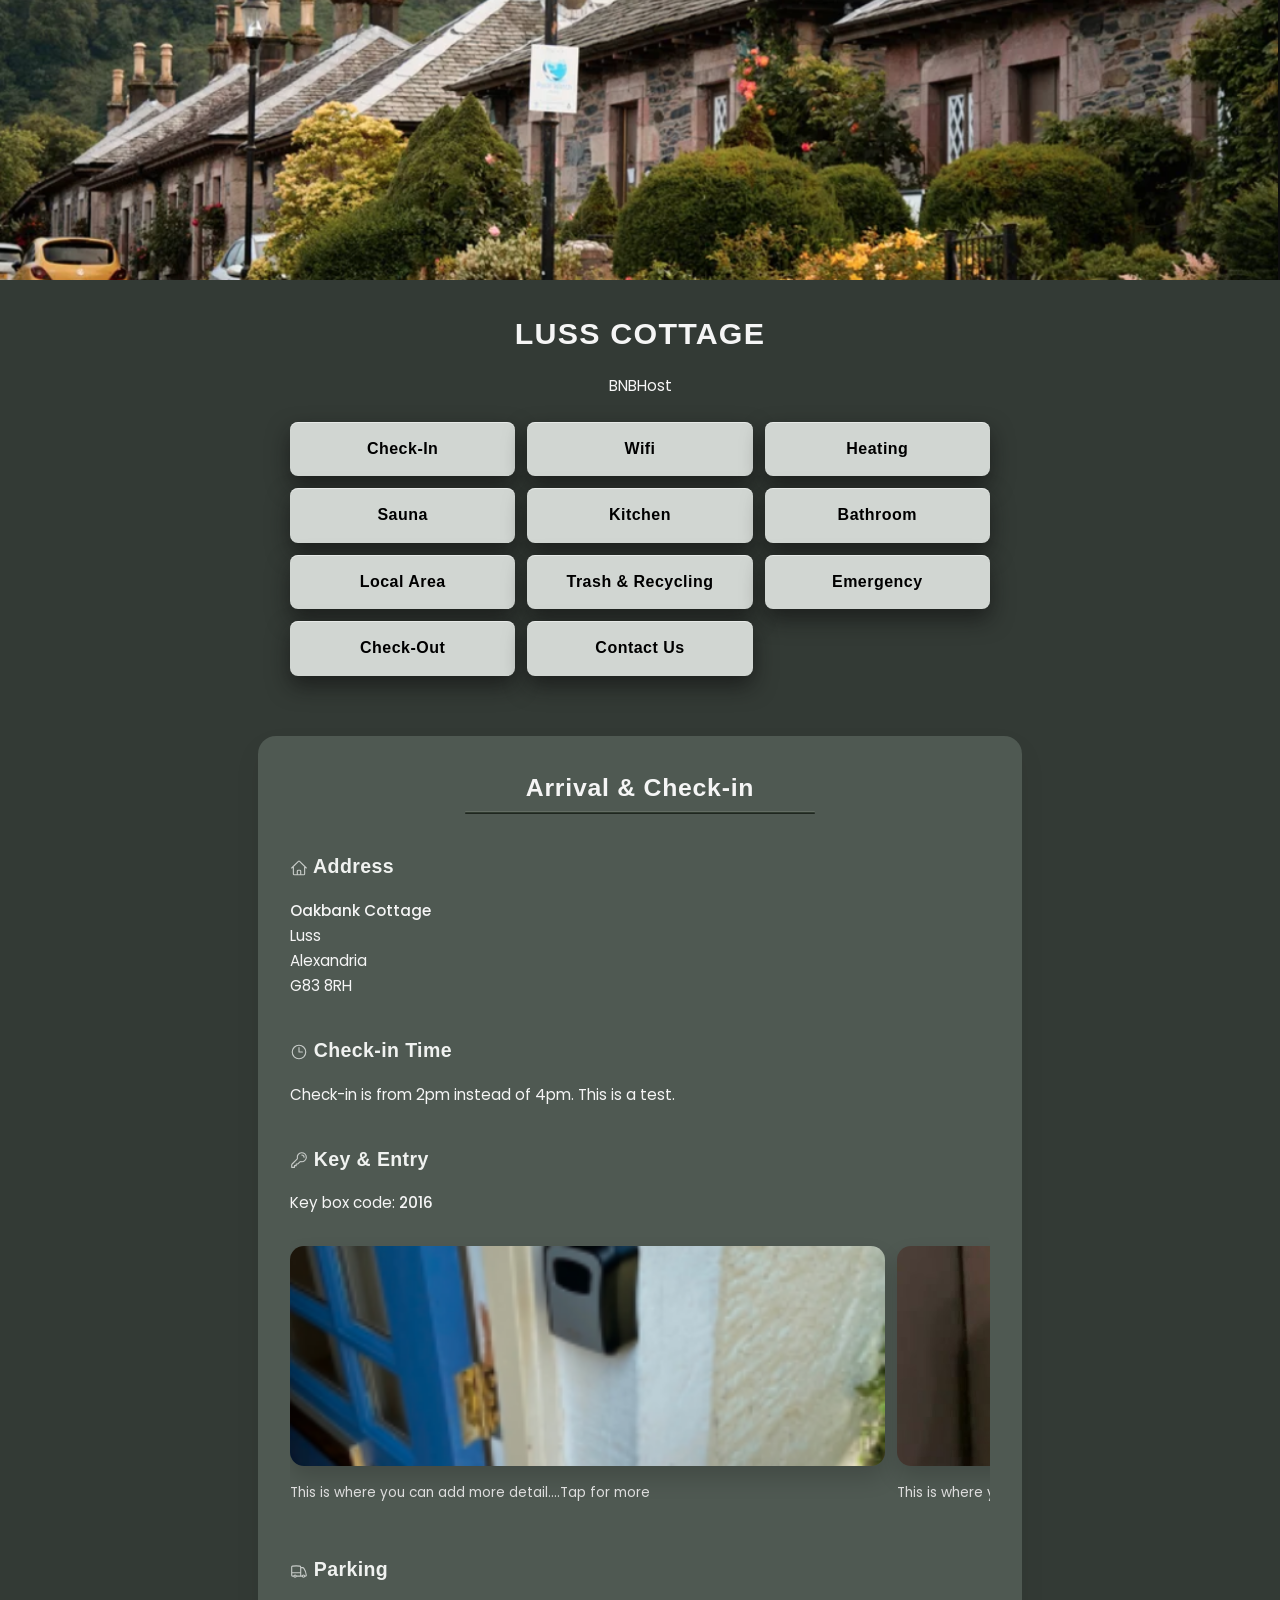
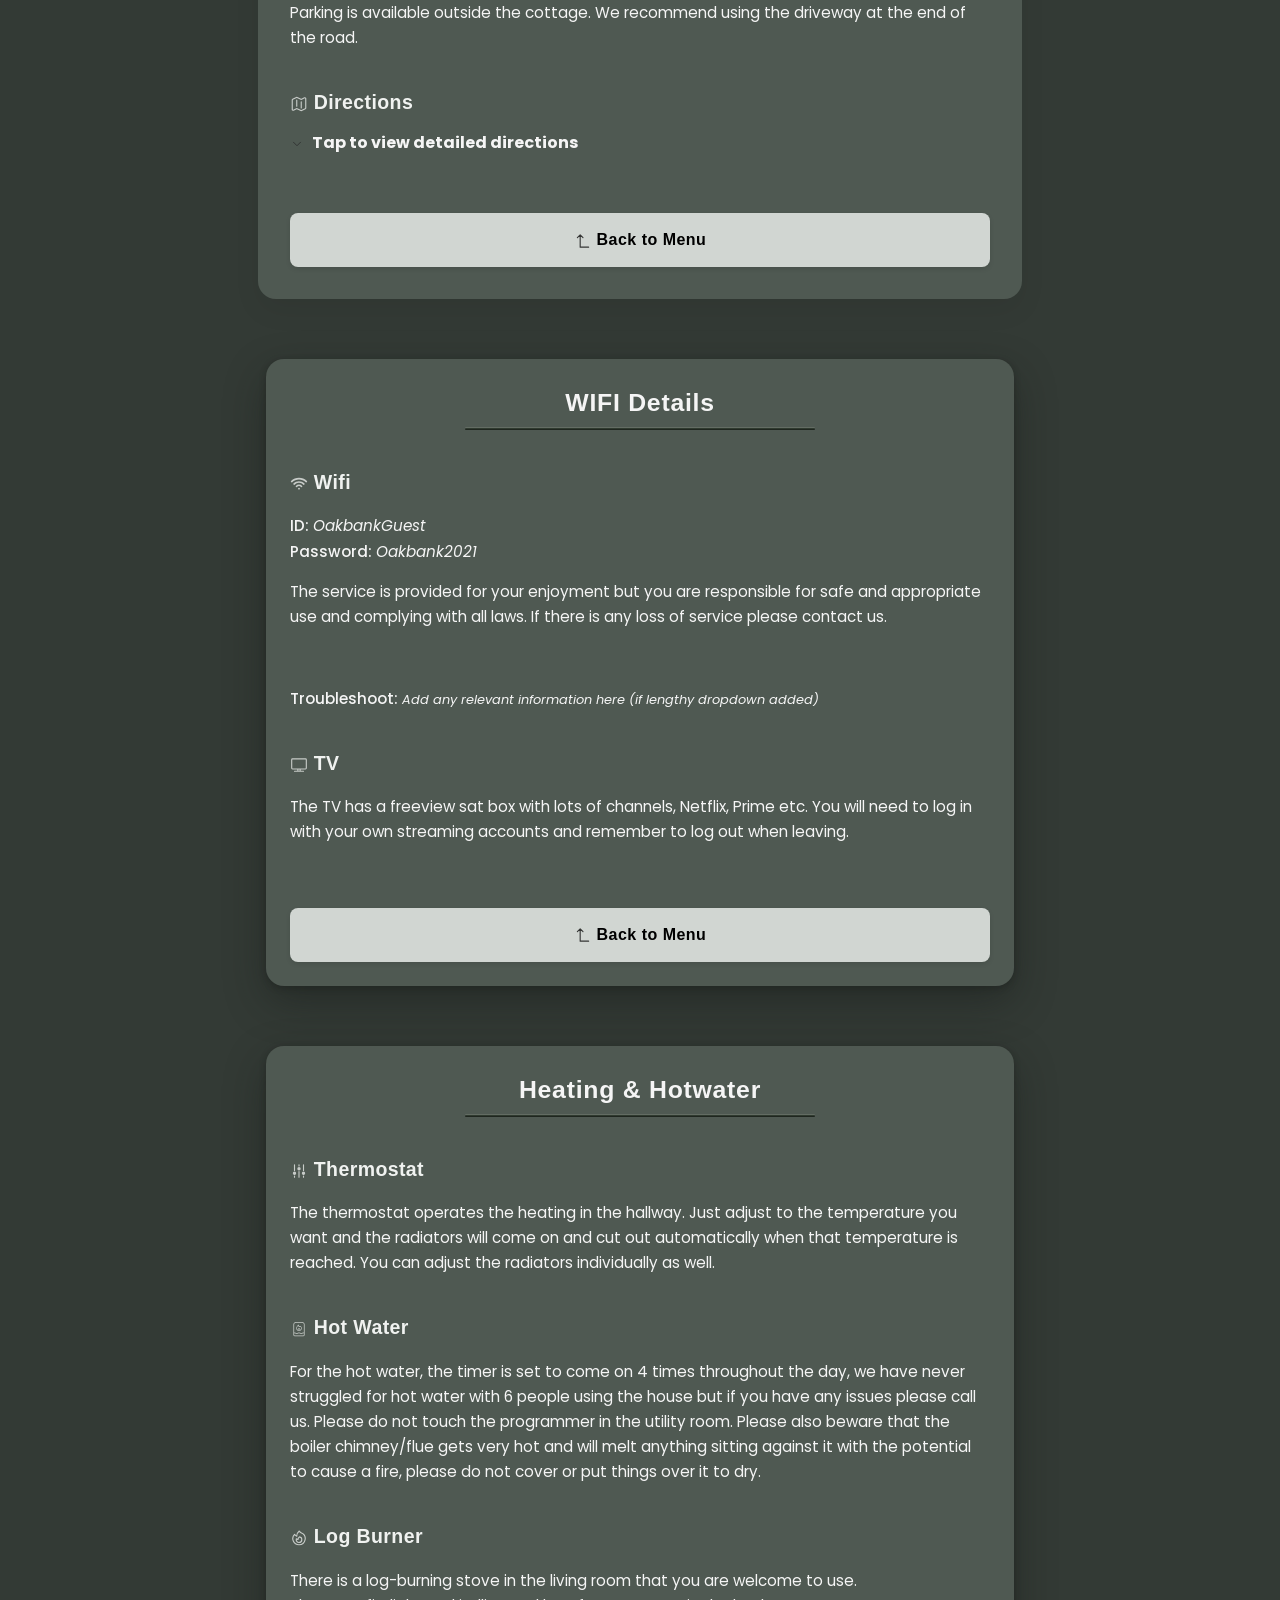
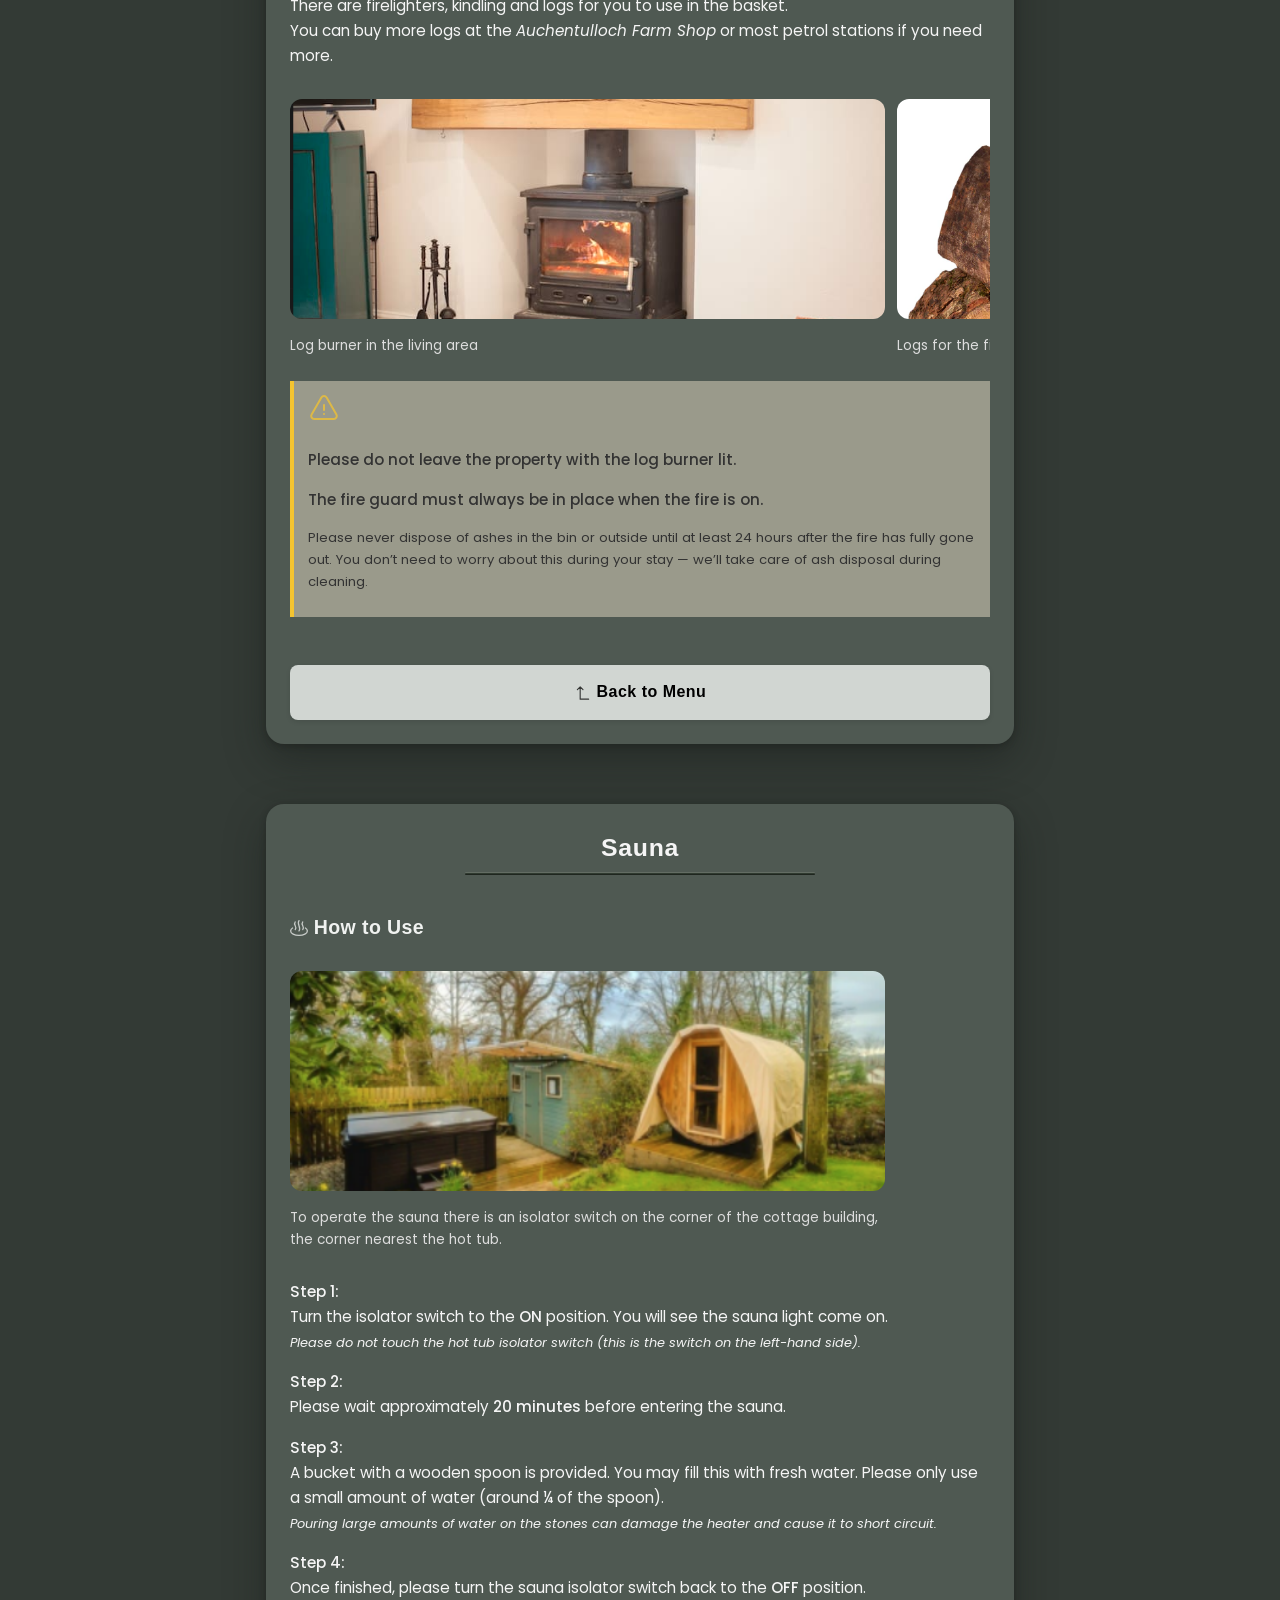
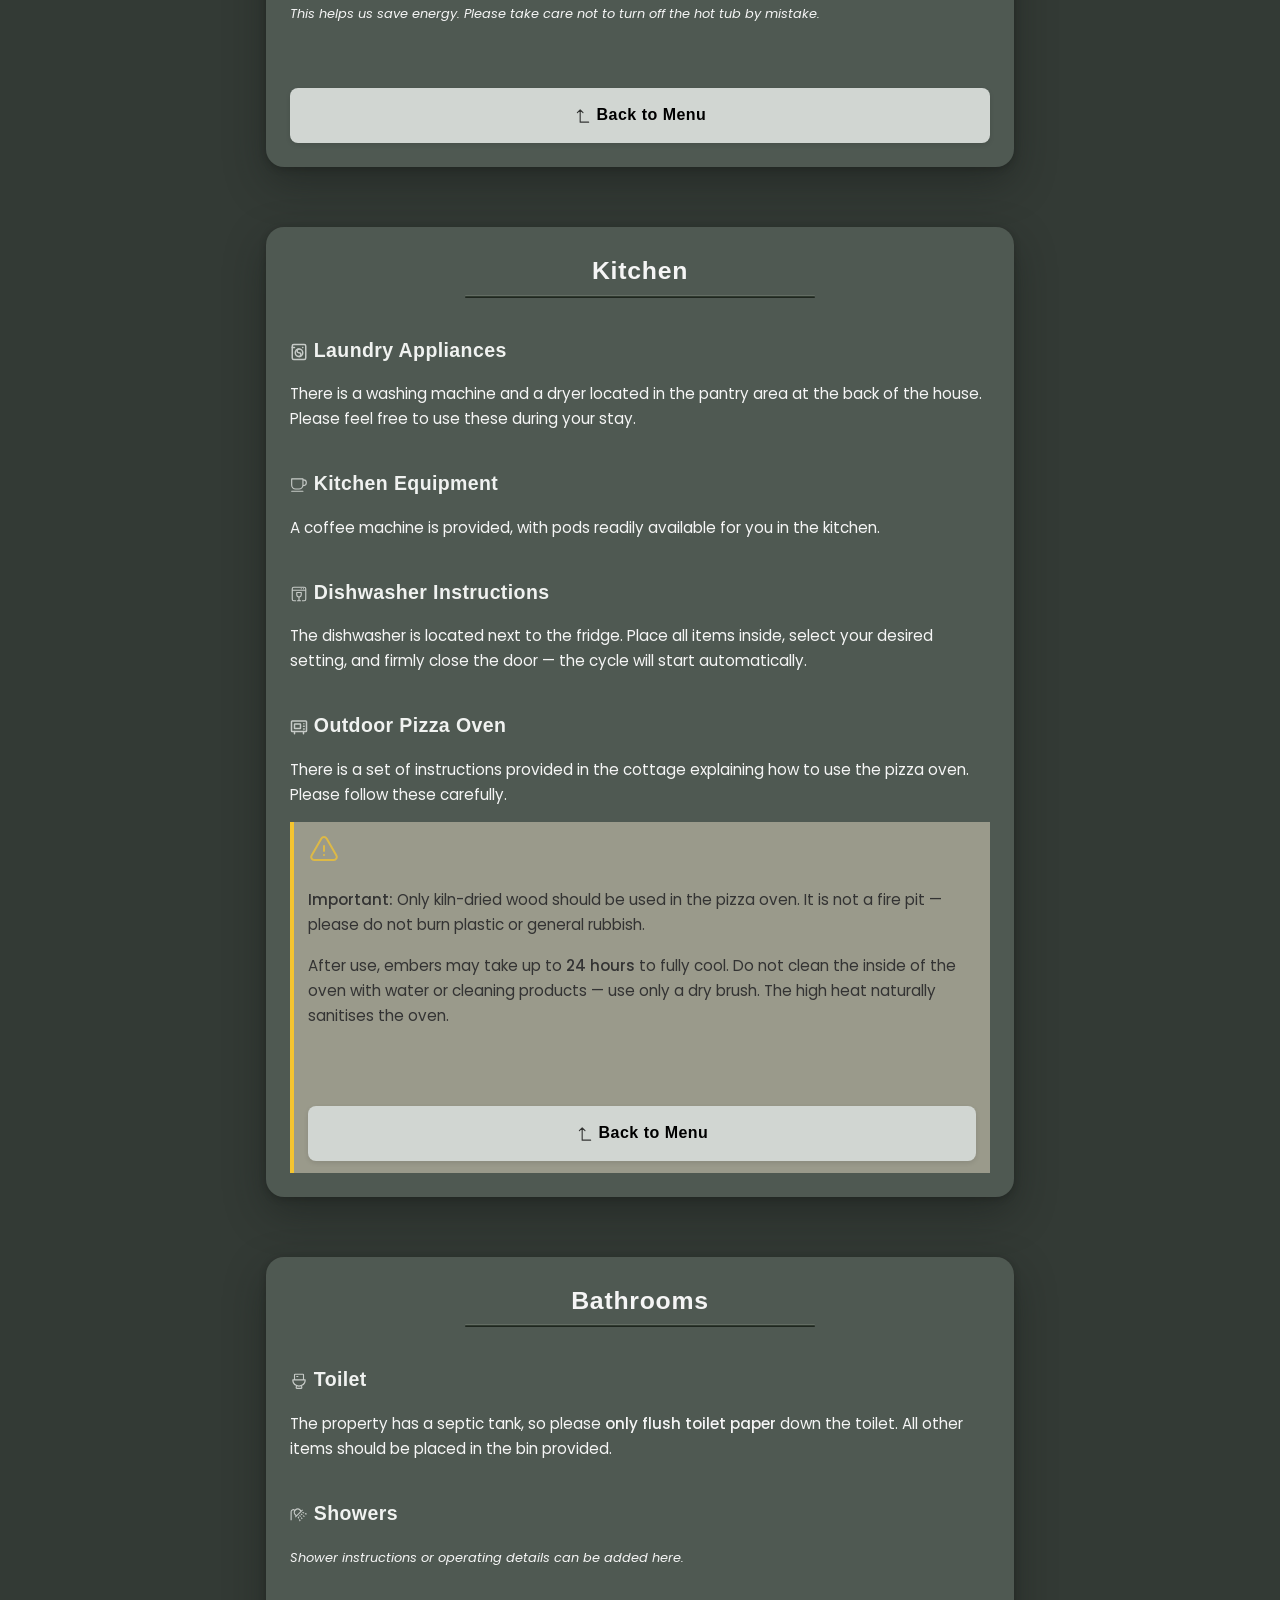
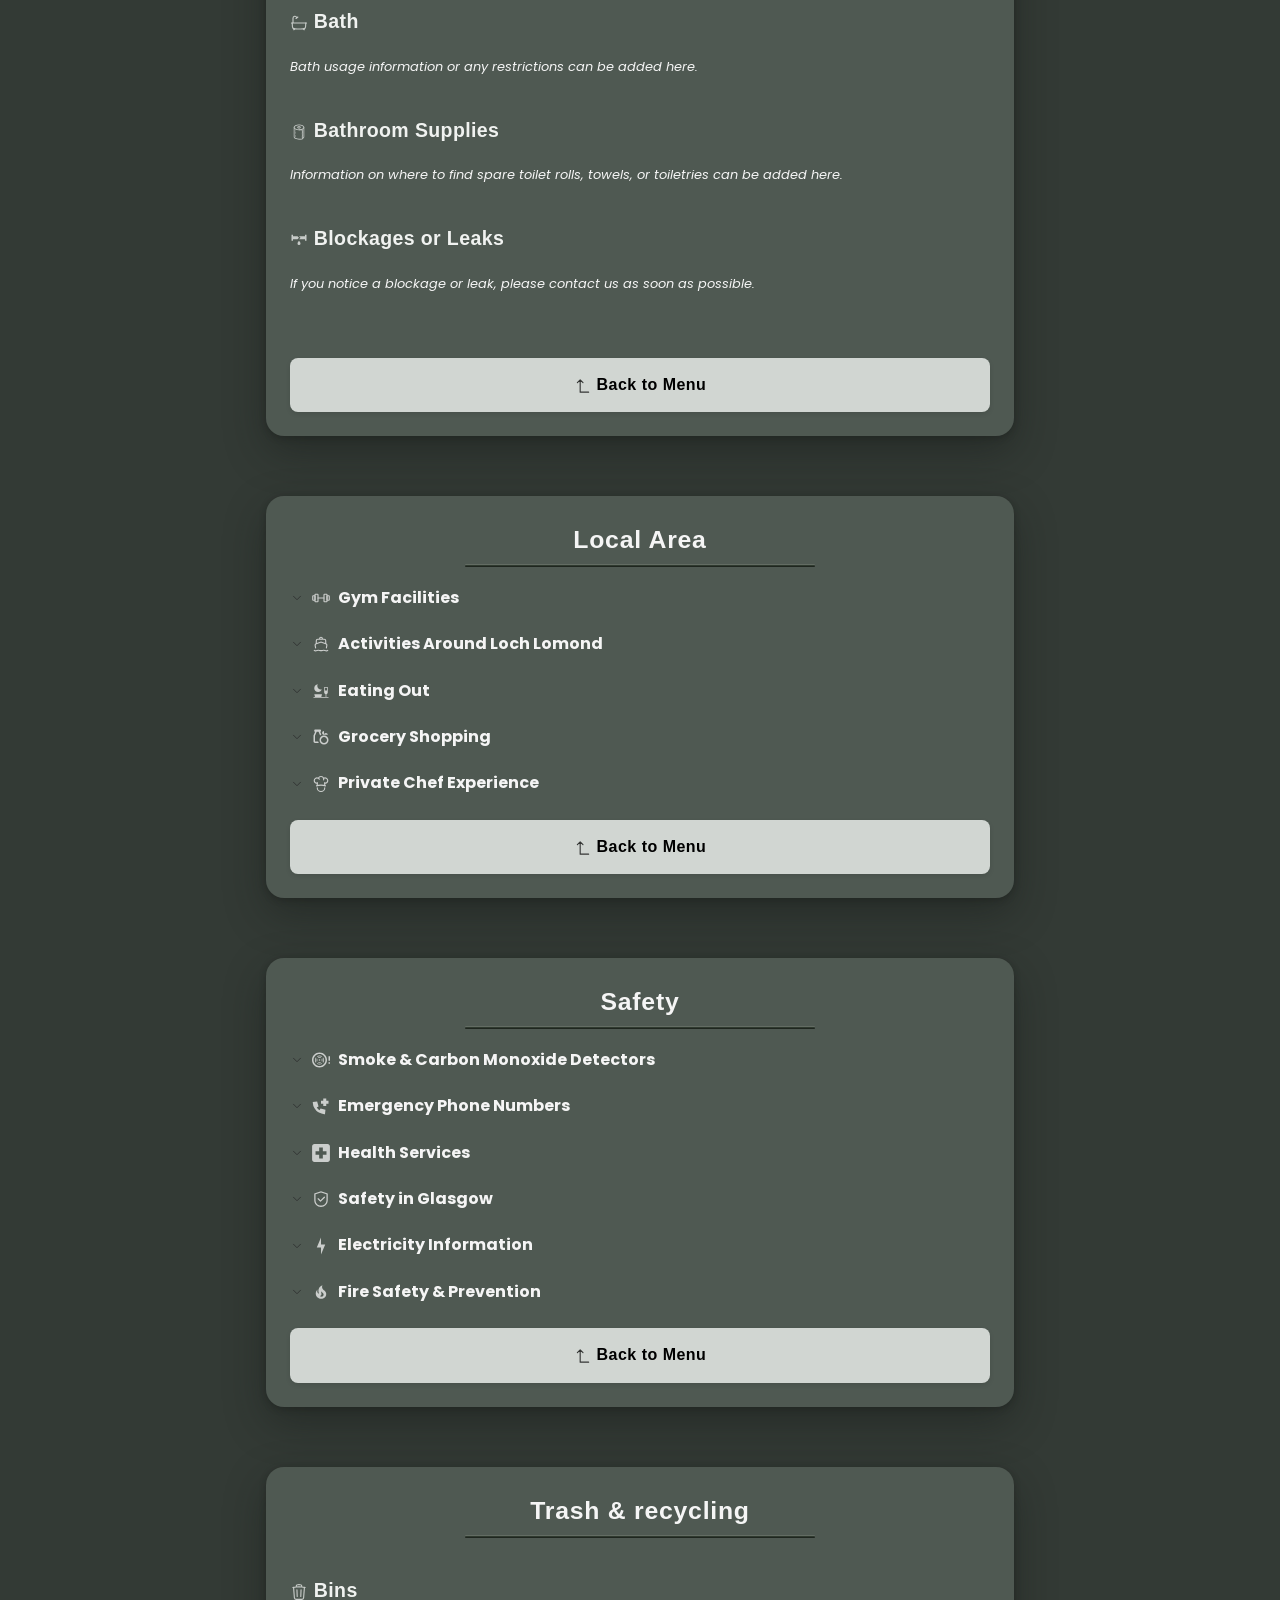
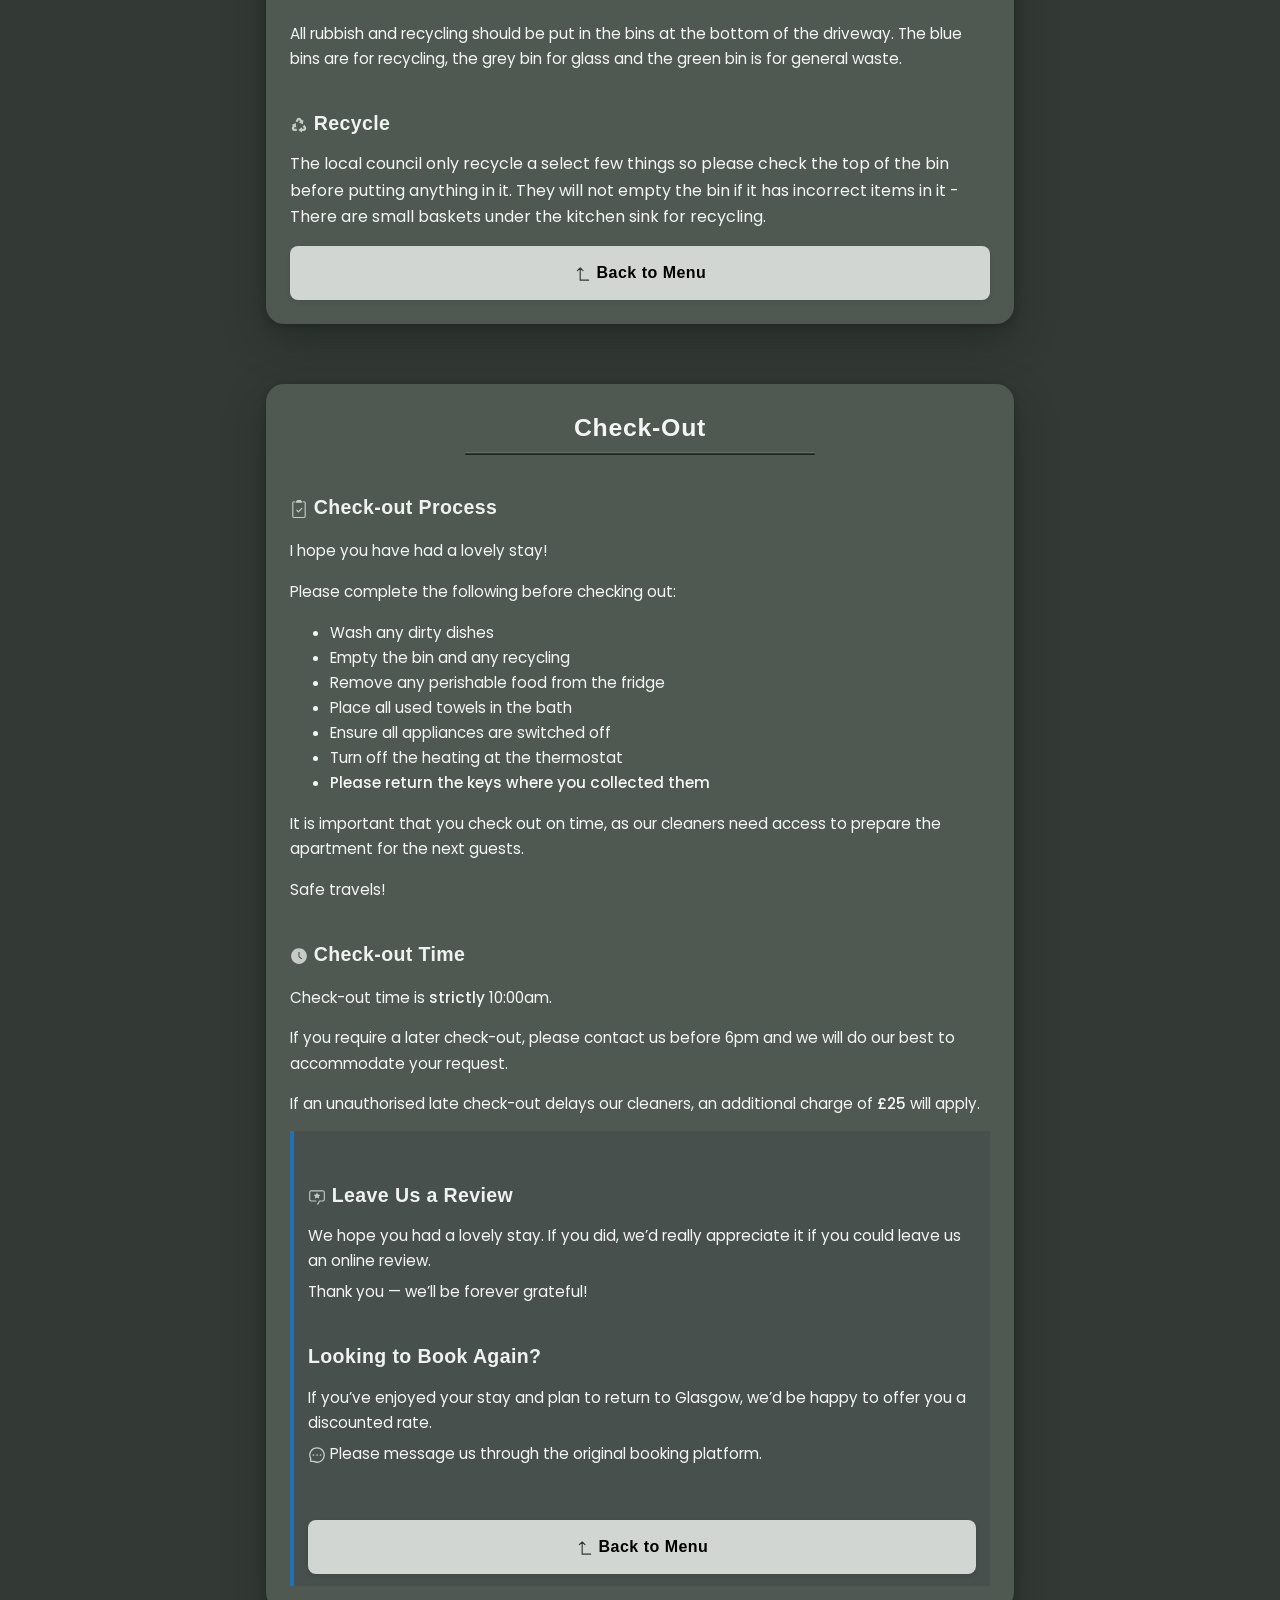
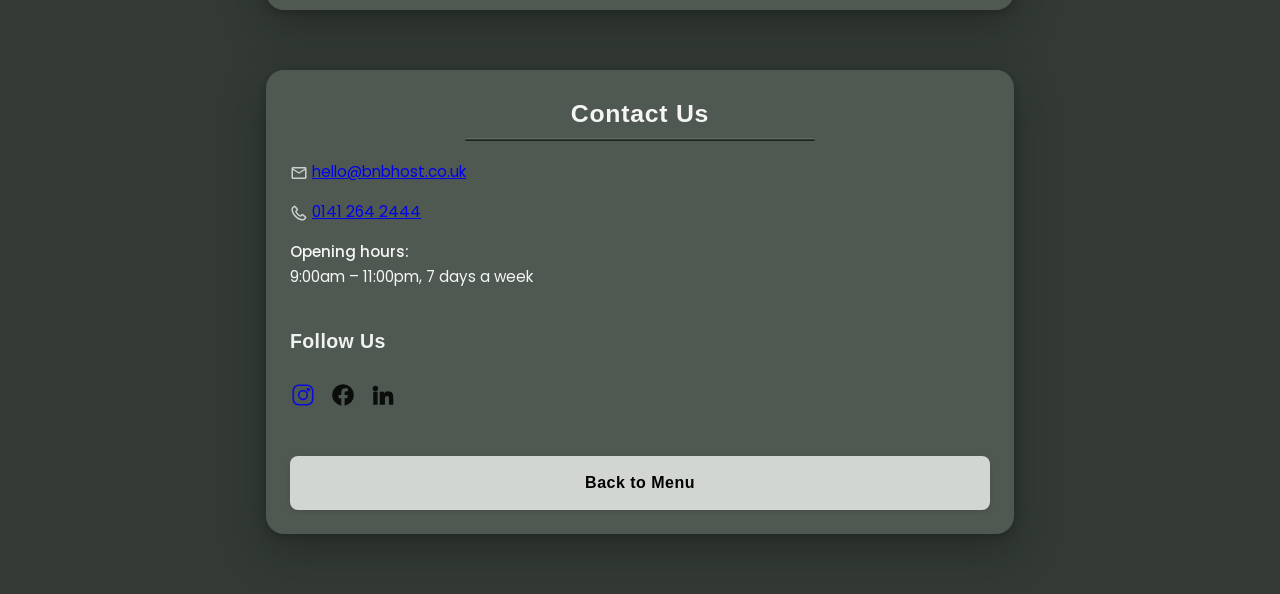
==== index.html @ 90344d36 "Update index.html" ====
<!DOCTYPE html>
<html lang="en">
<head>
  <meta charset="UTF-8">
  <title>Luss Cottage – BNBHost</title>
  <meta name="viewport" content="width=device-width, initial-scale=1.0">
<link rel="preconnect" href="https://fonts.googleapis.com">
<link rel="preconnect" href="https://fonts.gstatic.com" crossorigin>

<link href="https://fonts.googleapis.com/css2?family=Poppins:wght@400;500&display=swap" rel="stylesheet">

<link rel="stylesheet" href="css/styles.css">

</head>

<body>


<!-- THE CONTENT OF THE BOOK -->

<img src="Images/HEADER.png" alt="HEADER" style="width:100%; max-height:280px; object-fit:cover;">

  <h1>Luss Cottage</h1>
  <p style="text-align:center;">BNBHost</p>

  <!-- MENU BUTTONS-->
  <div class="menu" id="menu">
    <a href="#arrival">Check-In</a> <!-- YOU CAN COPY A SECTION A REPURPOSE - ORANGE IS NAMED SAME AS ID IN THE SECTION WILL LINK TO AREA WHEN TAPPED - WHITE IS TEXT ON BUTTON-->
    <a href="#WIFI">Wifi</a>
    <a href="#heat">Heating</a>
    <a href="#spa">Sauna</a>
    <a href="#kitchen">Kitchen</a>
    <a href="#bathroom">Bathroom</a>
    <a href="#local">Local Area</a>
    <a href="#Trash">Trash & Recycling</a>
    <a href="#safety">Emergency</a>
    <a href="#departure">Check-Out</a>
    <a href="#contact">Contact Us</a>
    
  </div>


 <!-- ARRIVAL SECTION -->
  <section id="arrival">
    <h2>Arrival & Check-in</h2> 

    <h3>
      <svg xmlns="http://www.w3.org/2000/svg" fill="none" viewBox="0 0 24 24" stroke-width="1.5" stroke="currentColor" class="icon">
        <path stroke-linecap="round" stroke-linejoin="round" d="m2.25 12 8.954-8.955c.44-.439 1.152-.439 1.591 0L21.75 12M4.5 9.75v10.125c0 .621.504 1.125 1.125 1.125H9.75v-4.875c0-.621.504-1.125 1.125-1.125h2.25c.621 0 1.125.504 1.125 1.125V21h4.125c.621 0 1.125-.504 1.125-1.125V9.75M8.25 21h8.25" />
      </svg>
      Address
    </h3>

    <p>
      <strong>Oakbank Cottage</strong><br>
      Luss<br>
      Alexandria<br>
      G83 8RH
    </p>

<!-- space -->
    <h3>

      <svg xmlns="http://www.w3.org/2000/svg" fill="none" viewBox="0 0 24 24" stroke-width="1.5" stroke="currentColor" class="icon">
  <path stroke-linecap="round" stroke-linejoin="round" d="M12 6v6h4.5m4.5 0a9 9 0 1 1-18 0 9 9 0 0 1 18 0Z" />
</svg>

      Check-in Time
    </h3>

    <p data-content="arrival.checkin">
  Check-in is from 4pm. Message on the day if you’d like to check earlier.
</p>

 <!-- space -->
    <h3>
      <svg xmlns="http://www.w3.org/2000/svg" fill="none" viewBox="0 0 24 24" stroke-width="1.5" stroke="currentColor" class="icon">
  <path stroke-linecap="round" stroke-linejoin="round" d="M15.75 5.25a3 3 0 0 1 3 3m3 0a6 6 0 0 1-7.029 5.912c-.563-.097-1.159.026-1.563.43L10.5 17.25H8.25v2.25H6v2.25H2.25v-2.818c0-.597.237-1.17.659-1.591l6.499-6.499c.404-.404.527-1 .43-1.563A6 6 0 1 1 21.75 8.25Z" />
</svg>

      Key & Entry
    </h3>
<p data-content="arrival.keybox">
    Key box code: <strong>2016</strong></p>


        <div class="carousel">

  <figure>
    <img
      src="Images/keybox1.png"
      alt="A82 road approach"
      onclick="openLightbox(this)"
      data-caption="add in what you want to say here."
    >
    <figcaption>This is where you can add more detail....Tap for more</figcaption>
  </figure>

  <figure>
    <img
      src="Images/keybox2.png"
      alt="Entrance gate"
      onclick="openLightbox(this)"
      data-caption="add in what you want to say ..ie can be a little stiff. shuffle code"
    >
    <figcaption>This is where you can add more detail....Tap for more</figcaption>
  </figure>

</div>

<!-- space -->
    <h3>
      <svg xmlns="http://www.w3.org/2000/svg" fill="none" viewBox="0 0 24 24" stroke-width="1.5" stroke="currentColor" class="icon">
  <path stroke-linecap="round" stroke-linejoin="round" d="M8.25 18.75a1.5 1.5 0 0 1-3 0m3 0a1.5 1.5 0 0 0-3 0m3 0h6m-9 0H3.375a1.125 1.125 0 0 1-1.125-1.125V14.25m17.25 4.5a1.5 1.5 0 0 1-3 0m3 0a1.5 1.5 0 0 0-3 0m3 0h1.125c.621 0 1.129-.504 1.09-1.124a17.902 17.902 0 0 0-3.213-9.193 2.056 2.056 0 0 0-1.58-.86H14.25M16.5 18.75h-2.25m0-11.177v-.958c0-.568-.422-1.048-.987-1.106a48.554 48.554 0 0 0-10.026 0 1.106 1.106 0 0 0-.987 1.106v7.635m12-6.677v6.677m0 4.5v-4.5m0 0h-12" />
</svg>

      Parking
    </h3>
<p data-content="arrival.parking">
    Parking is available outside the cottage. We recommend using the driveway at the end of the road.</p>
<!-- space -->

<h3>
      <svg xmlns="http://www.w3.org/2000/svg" fill="none" viewBox="0 0 24 24" stroke-width="1.5" stroke="currentColor" class="icon">
        <path stroke-linecap="round" stroke-linejoin="round" d="M9 6.75V15m6-6v8.25m.503 3.498 4.875-2.437c.381-.19.622-.58.622-1.006V4.82c0-.836-.88-1.38-1.628-1.006l-3.869 1.934c-.317.159-.69.159-1.006 0L9.503 3.252a1.125 1.125 0 0 0-1.006 0L3.622 5.689C3.24 5.88 3 6.27 3 6.695V19.18c0 .836.88 1.38 1.628 1.006l3.869-1.934c.317-.159.69-.159 1.006 0l4.994 2.497c.317.158.69.158 1.006 0Z" />
      </svg>
      Directions
    </h3>

    <details>
      <summary>Tap to view detailed directions</summary>

        <p data-content="arrival.directions1">
    You will be travelling via the A82. Please note that Google Maps does not always pinpoint the exact location of the cottage.
  </p>

  <p data-content="arrival.directions2">
    If travelling from the Glasgow direction, we recommend entering <strong>Luss Estates, G83 8RH</strong> into Google Maps.
  </p>

  <p data-content="arrival.directions3">
    Continue past the green <strong>Luss Estates</strong> sign. Just under one kilometre later, take the very first left turn.
  </p>

  <p data-content="arrival.directions4">
    Once on the private road, you will see a gate. Please open and close this gate when entering and leaving the property.
  </p>

  <p data-content="arrival.directions5">
    You will see a cottage directly ahead. Turn right — Oakbank Cottage is the next cottage up.
  </p>

      <div class="carousel">

  <figure>
    <img
      src="Images/A82road.png"
      alt="A82 road approach"
      onclick="openLightbox(this)"
      data-caption="add in what you want to say here"
    >
    <figcaption>This is where you can add more detail....Tap for more</figcaption>
  </figure>

  <figure>
    <img
      src="Images/road2.png"
      alt="Final access road"
      onclick="openLightbox(this)"
      data-caption="add in what you want to say here"
    >
    <figcaption>This is where you can add more detail....Tap for more</figcaption>
  </figure>

  <figure>
    <img
      src="Images/gate.png"
      alt="Entrance gate"
      onclick="openLightbox(this)"
      data-caption="add in what you want to say"
    >
    <figcaption>This is where you can add more detail....Tap for more</figcaption>
  </figure>

</div>
    </details>

  
    
<div class="spacer"></div>

<!-- space -->
    <a href="#menu" class="back"><svg xmlns="http://www.w3.org/2000/svg" fill="none" viewBox="0 0 24 24" stroke-width="1.5" stroke="currentColor" class="icon">
  <path stroke-linecap="round" stroke-linejoin="round" d="M11.99 7.5 8.24 3.75m0 0L4.49 7.5m3.75-3.75v16.499h11.25" />
</svg> Back to Menu</a>
  </section>

<!-- PLACEHOLDERS -->
  <section id="WIFI"><h2>WIFI Details</h2>
    
    <h3>
      <svg xmlns="http://www.w3.org/2000/svg" viewBox="0 0 24 24" fill="currentColor" class="icon">
  <path fill-rule="evenodd" d="M1.371 8.143c5.858-5.857 15.356-5.857 21.213 0a.75.75 0 0 1 0 1.061l-.53.53a.75.75 0 0 1-1.06 0c-4.98-4.979-13.053-4.979-18.032 0a.75.75 0 0 1-1.06 0l-.53-.53a.75.75 0 0 1 0-1.06Zm3.182 3.182c4.1-4.1 10.749-4.1 14.85 0a.75.75 0 0 1 0 1.061l-.53.53a.75.75 0 0 1-1.062 0 8.25 8.25 0 0 0-11.667 0 .75.75 0 0 1-1.06 0l-.53-.53a.75.75 0 0 1 0-1.06Zm3.204 3.182a6 6 0 0 1 8.486 0 .75.75 0 0 1 0 1.061l-.53.53a.75.75 0 0 1-1.061 0 3.75 3.75 0 0 0-5.304 0 .75.75 0 0 1-1.06 0l-.53-.53a.75.75 0 0 1 0-1.06Zm3.182 3.182a1.5 1.5 0 0 1 2.122 0 .75.75 0 0 1 0 1.061l-.53.53a.75.75 0 0 1-1.061 0l-.53-.53a.75.75 0 0 1 0-1.06Z" clip-rule="evenodd" />
</svg>


      Wifi
    </h3>


<p>
  <strong>ID:</strong> <em>OakbankGuest</em><br>
  <strong>Password:</strong> <em>Oakbank2021</em><br>
</p>
  


<P>The service is provided for your enjoyment but you are responsible for safe and
appropriate use and complying with all laws. If there is any loss of service please
contact us.</p><BR> <P><Strong>Troubleshoot:</Strong>  <em><span style="font-size: 0.85em;">Add any relevant information here (if lengthy dropdown added)</span></em></P> 

<h3>

      <svg xmlns="http://www.w3.org/2000/svg" fill="none" viewBox="0 0 24 24" stroke-width="1.5" stroke="currentColor" class="icon">
  <path stroke-linecap="round" stroke-linejoin="round" d="M6 20.25h12m-7.5-3v3m3-3v3m-10.125-3h17.25c.621 0 1.125-.504 1.125-1.125V4.875c0-.621-.504-1.125-1.125-1.125H3.375c-.621 0-1.125.504-1.125 1.125v11.25c0 .621.504 1.125 1.125 1.125Z" />
</svg>

      TV
    </h3>

    <p>The TV has a freeview sat box with lots of channels, Netflix, Prime etc. You will need to log in with your own streaming accounts and remember to log out when leaving.</p>

<div class="spacer"></div>
<a href="#menu" class="back"><svg xmlns="http://www.w3.org/2000/svg" fill="none" viewBox="0 0 24 24" stroke-width="1.5" stroke="currentColor" class="icon">
<path stroke-linecap="round" stroke-linejoin="round" d="M11.99 7.5 8.24 3.75m0 0L4.49 7.5m3.75-3.75v16.499h11.25" />
</svg>
Back to Menu</a>
</section>

<section id="heat">
    <h2>Heating & Hotwater</h2>

    <h3>
      <svg xmlns="http://www.w3.org/2000/svg" viewBox="0 0 24 24" fill="currentColor" class="icon">
  <path d="M6 12a.75.75 0 0 1-.75-.75v-7.5a.75.75 0 1 1 1.5 0v7.5A.75.75 0 0 1 6 12ZM18 12a.75.75 0 0 1-.75-.75v-7.5a.75.75 0 0 1 1.5 0v7.5A.75.75 0 0 1 18 12ZM6.75 20.25v-1.5a.75.75 0 0 0-1.5 0v1.5a.75.75 0 0 0 1.5 0ZM18.75 18.75v1.5a.75.75 0 0 1-1.5 0v-1.5a.75.75 0 0 1 1.5 0ZM12.75 5.25v-1.5a.75.75 0 0 0-1.5 0v1.5a.75.75 0 0 0 1.5 0ZM12 21a.75.75 0 0 1-.75-.75v-7.5a.75.75 0 0 1 1.5 0v7.5A.75.75 0 0 1 12 21ZM3.75 15a2.25 2.25 0 1 0 4.5 0 2.25 2.25 0 0 0-4.5 0ZM12 11.25a2.25 2.25 0 1 1 0-4.5 2.25 2.25 0 0 1 0 4.5ZM15.75 15a2.25 2.25 0 1 0 4.5 0 2.25 2.25 0 0 0-4.5 0Z" />
</svg>

      Thermostat </h3> <p> The thermostat operates the heating in the hallway. Just adjust to the temperature you
want and the radiators will come on and cut out automatically when that temperature is
reached. You can adjust the radiators individually as well.
    </p>
     <h3>
      <svg class="icon" xmlns="http://www.w3.org/2000/svg" viewBox="0 0 24 24"> <title>water-heater-outline</title> <path fill="currentColor" d="M9.185 11.044q0 .667.297 1.252t.828.96q-.039-.077-.049-.154q-.009-.077-.009-.173q.012-.32.142-.607t.375-.526L12 10.577l1.244 1.225q.245.239.366.523q.12.285.132.604q0 .096-.01.173q-.009.077-.047.154q.525-.375.833-.954q.309-.579.309-1.246q0-.571-.198-1.076t-.594-.919q-.237.145-.505.23q-.268.084-.55.084q-.73 0-1.307-.473t-.71-1.193q-.415.358-.751.763q-.337.405-.563.828t-.345.861t-.12.883m2.816.787l-.617.598q-.12.119-.186.267t-.066.331q0 .365.252.602t.617.237t.617-.237t.252-.602q0-.183-.066-.33q-.066-.149-.186-.268zm-.192-5.792v1.303q0 .483.348.819t.83.335q.237 0 .433-.095t.372-.282l.194-.23q.813.498 1.27 1.35t.457 1.817q0 1.558-1.077 2.626T12 14.75t-2.629-1.071T8.3 11.05q0-1.502.966-2.82q.965-1.316 2.542-2.191M6.116 21.5q-.672 0-1.144-.472T4.5 19.885V6q0-1.458 1.021-2.479T8 2.5h8q1.458 0 2.479 1.021T19.5 6v13.885q0 .67-.472 1.143q-.472.472-1.143.472zm-.616-4v2.385q0 .269.173.442t.443.173h11.769q.269 0 .442-.173t.173-.443V17.5q-1.327 0-1.825.5T15 18.5q-1.196 0-1.609-.5T12 17.5t-1.391.5T9 18.5q-1.177 0-1.638-.5T5.5 17.5m3.5 0q.979 0 1.391-.5T12 16.5q1.216 0 1.656.5t1.344.5q.885 0 1.383-.5t2.117-.5V6q0-1.036-.732-1.768T16 3.5H8q-1.036 0-1.768.732T5.5 6v10.5q1.6 0 2.07.5t1.43.5"/> </svg>

      Hot Water </h3>

    <p>For the hot water, the timer is set to come on 4 times throughout the day, we have
never struggled for hot water with 6 people using the house but if you have any issues
please call us. Please do not touch the programmer in the utility room. Please also
beware that the boiler chimney/flue gets very hot and will melt anything sitting against it
with the potential to cause a fire, please do not cover or put things over it to dry.</p>

      <h3><svg xmlns="http://www.w3.org/2000/svg" fill="none" viewBox="0 0 24 24" stroke-width="1.5" stroke="currentColor" class="icon">
  <path stroke-linecap="round" stroke-linejoin="round" d="M15.362 5.214A8.252 8.252 0 0 1 12 21 8.25 8.25 0 0 1 6.038 7.047 8.287 8.287 0 0 0 9 9.601a8.983 8.983 0 0 1 3.361-6.867 8.21 8.21 0 0 0 3 2.48Z" />
  <path stroke-linecap="round" stroke-linejoin="round" d="M12 18a3.75 3.75 0 0 0 .495-7.468 5.99 5.99 0 0 0-1.925 3.547 5.975 5.975 0 0 1-2.133-1.001A3.75 3.75 0 0 0 12 18Z" />
</svg> 

Log Burner </h3>


     <p> There is a log-burning stove in the living room that you are welcome to use.<br> There
are firelighters, kindling and logs for you to use in the basket.<br>



You can buy more logs at the <em>Auchentulloch Farm Shop</em> or most petrol stations if you
need more.</p>

<div class="carousel">
  <figure>
    <img src="Images/LOGBURNER1.png" alt="Log burner" data-caption="In here will be information about the image" onclick="openLightbox(this)">
    <figcaption>Log burner in the living area</figcaption>
  </figure>

  <figure>
    <img src="Images/LOGS1.png" alt="Logs" data-caption="In here will be information about the image" onclick="openLightbox(this)">
    <figcaption>Logs for the fire</figcaption>
  </figure>

  <figure>
    <img src="Images/FIRELIGHTER1.png" alt="Firelighters" data-caption="In here will be information about the image" onclick="openLightbox(this)">
    <figcaption>Firelighters provided</figcaption>
  </figure>

  <figure>
    <img src="Images/FARMSHOP1.png" alt="Farm shop" data-caption="In here will be information about the image" onclick="openLightbox(this)">
    <figcaption>Local farm shop for extra supplies</figcaption>
  </figure>
</div>



<div class="warning-box">
  <svg xmlns="http://www.w3.org/2000/svg"
       fill="none"
       viewBox="0 0 24 24"
       stroke-width="1.5"
       stroke="currentColor"
       class="icon icon-center warning-icon">
    <path stroke-linecap="round" stroke-linejoin="round"
          d="M12 9v3.75m-9.303 3.376c-.866 1.5.217 3.374 1.948 3.374h14.71c1.73 0 2.813-1.874 1.948-3.374L13.949 3.378c-.866-1.5-3.032-1.5-3.898 0L2.697 16.126ZM12 15.75h.007v.008H12v-.008Z" />
  </svg>

  <p><strong>Please do not leave the property with the log burner lit.</strong></p>

  <p><strong>The fire guard must always be in place when the fire is on.</strong></p>

  <p class="small-text">
    Please never dispose of ashes in the bin or outside until at least 24 hours after the fire
    has fully gone out. You don’t need to worry about this during your stay — we’ll take care of
    ash disposal during cleaning.
  </p>
</div>
   <div class="spacer"></div>

    <a href="#menu" class="back"><svg xmlns="http://www.w3.org/2000/svg" fill="none" viewBox="0 0 24 24" stroke-width="1.5" stroke="currentColor" class="icon">
  <path stroke-linecap="round" stroke-linejoin="round" d="M11.99 7.5 8.24 3.75m0 0L4.49 7.5m3.75-3.75v16.499h11.25" />
</svg> Back to Menu</a>
</section>

<section id="spa">
  <h2>Sauna</h2>

  <h3>
    <svg xmlns="http://www.w3.org/2000/svg" viewBox="0 0 14 14" fill="none" stroke="currentColor" stroke-linecap="round" stroke-linejoin="round" class="icon">
      <path d="M12 7a2.8 2.8 0 0 1 1.5 2.24c0 1.93-2.91 3.5-6.5 3.5S.5 11.18.5 9.25A2.8 2.8 0 0 1 2 7"/>
      <path d="M4.08 2.25c-2 2.5 2 3.5 0 6m2.92-7c-2 2.5 2 5.5 0 8m2.92-7c-2 2.5 2 3.5 0 6"/>
    </svg>
    How to Use
  </h3>

<div class="carousel">
  <figure>
    <img src="Images/sauna1.png" alt="sauna" data-caption="sauna" onclick="openLightbox(this)">
    <figcaption>To operate the sauna there is an isolator switch on the corner of the cottage building,
the corner nearest the hot tub.</figcaption>
  </figure>
</div>

  <p>
    <strong>Step 1:</strong><br> Turn the isolator switch to the <strong>ON</strong> position.
    You will see the sauna light come on.
    <br>
    <em><span style="font-size: 0.85em;">
      Please do not touch the hot tub isolator switch (this is the switch on the left-hand side).
    </span></em>
  </p>

  <p>
    <strong>Step 2:</strong><br> Please wait approximately <strong>20 minutes</strong> before entering the sauna.
  </p>

  <p>
    <strong>Step 3:</strong><br> A bucket with a wooden spoon is provided. You may fill this with fresh water.
    Please only use a small amount of water (around ¼ of the spoon).
    <br>
    <em><span style="font-size: 0.85em;">
      Pouring large amounts of water on the stones can damage the heater and cause it to short circuit.
    </span></em>
  </p>

  <p>
    <strong>Step 4:</strong><br> Once finished, please turn the sauna isolator switch back to the
    <strong>OFF</strong> position.
    <br>
    <em><span style="font-size: 0.85em;">
      This helps us save energy. Please take care not to turn off the hot tub by mistake.
    </span></em>
  </p>

  <!-- Optional photo -->
  <!-- <img src="sauna.jpg" alt="Sauna" class="section-photo"> -->
<div class="spacer"></div>
  <a href="#menu" class="back"><svg xmlns="http://www.w3.org/2000/svg" fill="none" viewBox="0 0 24 24" stroke-width="1.5" stroke="currentColor" class="icon">
  <path stroke-linecap="round" stroke-linejoin="round" d="M11.99 7.5 8.24 3.75m0 0L4.49 7.5m3.75-3.75v16.499h11.25" />
</svg> Back to Menu</a></section>

  <section id="kitchen"><h2>Kitchen</h2>
    
    <p>
    <h3><svg xmlns="http://www.w3.org/2000/svg" viewBox="0 0 24 24" class="icon"><title xmlns="">washing-machine</title><g fill="none" stroke="currentColor" stroke-linecap="round" stroke-linejoin="round" stroke-width="2"><path d="M3 6h3m11 0h.01"/><rect width="18" height="20" x="3" y="2" rx="2"/><circle cx="12" cy="13" r="5"/><path d="M12 18a2.5 2.5 0 0 0 0-5a2.5 2.5 0 0 1 0-5"/></g></svg>
        Laundry Appliances
    </h3>
<p>
There is a washing machine and a dryer located in the pantry area at the back of the house.
Please feel free to use these during your stay.
</p>

<h3>
    <svg xmlns="http://www.w3.org/2000/svg" viewBox="0 0 1024 1024" class="icon"><title xmlns="">coffee-cup</title><path fill="currentColor" d="M768 192a192 192 0 1 1-8 383.808A256.13 256.13 0 0 1 512 768H320A256 256 0 0 1 64 512V160a32 32 0 0 1 32-32h640a32 32 0 0 1 32 32zm0 64v256a128 128 0 1 0 0-256M96 832h640a32 32 0 1 1 0 64H96a32 32 0 1 1 0-64m32-640v320a192 192 0 0 0 192 192h192a192 192 0 0 0 192-192V192z"/></svg>
    Kitchen Equipment
</h3>
<p>
A coffee machine is provided, with pods readily available for you in the kitchen.
</p>

<h3>
    <svg xmlns="http://www.w3.org/2000/svg" viewBox="0 0 24 24" class="icon"><title xmlns="">dishwasher</title><g fill="none" stroke="currentColor" stroke-linecap="round" stroke-linejoin="round" stroke-width="1.5"><path d="M7.5 21H5a2 2 0 0 1-2-2V5a2 2 0 0 1 2-2h14a2 2 0 0 1 2 2v14a2 2 0 0 1-2 2h-2.5M21 7H3m9 9v5m0 0h-2m2 0h2"/><path d="M12 16c1.657 0 3-1.492 3-3.333V10H9v2.667C9 14.507 10.343 16 12 16m6-10.99l.01-.011M15 5.01l.01-.011"/></g></svg>
    Dishwasher Instructions
</h3>
<p>
The dishwasher is located next to the fridge. Place all items inside, select your desired
setting, and firmly close the door — the cycle will start automatically.
</p>

<h3>
    <svg xmlns="http://www.w3.org/2000/svg" viewBox="0 0 48 48" class="icon"><title xmlns="">oven</title><g fill="none"><rect width="40" height="28" x="4" y="8" stroke="currentColor" stroke-linecap="round" stroke-linejoin="round" stroke-width="4" rx="2"/><rect width="16" height="12" x="12" y="16" stroke="currentColor" stroke-linecap="round" stroke-linejoin="round" stroke-width="4" rx="1"/><circle cx="37" cy="15" r="2" fill="currentColor"/><path stroke="currentColor" stroke-linecap="round" stroke-linejoin="round" stroke-width="4" d="M36 22h2m-2 7h2m-26 7v6m24-6v6"/></g></svg>
    Outdoor Pizza Oven
</h3>
<p>
There is a set of instructions provided in the cottage explaining how to use the pizza oven.
Please follow these carefully.
</p>

<p>

   <div class="warning-box">
  <svg xmlns="http://www.w3.org/2000/svg"
       fill="none"
       viewBox="0 0 24 24"
       stroke-width="1.5"
       stroke="currentColor"
       class="icon icon-center warning-icon">
    <path stroke-linecap="round" stroke-linejoin="round"
          d="M12 9v3.75m-9.303 3.376c-.866 1.5.217 3.374 1.948 3.374h14.71c1.73 0 2.813-1.874 1.948-3.374L13.949 3.378c-.866-1.5-3.032-1.5-3.898 0L2.697 16.126ZM12 15.75h.007v.008H12v-.008Z" />
  </svg><br>
  
<p><strong>Important:</strong> Only kiln-dried wood should be used in the pizza oven.
It is not a fire pit — please do not burn plastic or general rubbish.
</p>

<p>
After use, embers may take up to <strong>24 hours</strong> to fully cool.
Do not clean the inside of the oven with water or cleaning products — use only a dry brush.
The high heat naturally sanitises the oven.
</p>

<div class="spacer"></div>
</p><a href="#menu" class="back"><svg xmlns="http://www.w3.org/2000/svg" fill="none" viewBox="0 0 24 24" stroke-width="1.5" stroke="currentColor" class="icon">
  <path stroke-linecap="round" stroke-linejoin="round" d="M11.99 7.5 8.24 3.75m0 0L4.49 7.5m3.75-3.75v16.499h11.25" />
</svg> Back to Menu</a></section>


  <section id="bathroom">
  <h2>Bathrooms</h2>

  <h3>
    <svg xmlns="http://www.w3.org/2000/svg" viewBox="0 0 256 256" fill="currentColor" class="icon">
      <path d="M120 64a8 8 0 0 1-8 8H96a8 8 0 0 1 0-16h16a8 8 0 0 1 8 8m52.32 133.14l3.52 24.6A16 16 0 0 1 160 240H96a16 16 0 0 1-15.84-18.26l3.52-24.6A96.09 96.09 0 0 1 32 112a8 8 0 0 1 8-8h16V40a16 16 0 0 1 16-16h112a16 16 0 0 1 16 16v64h16a8 8 0 0 1 8 8a96.09 96.09 0 0 1-51.68 85.14M72 104h112V40H72Zm85.07 99.5a96.15 96.15 0 0 1-58.14 0L96 224h64ZM207.6 120H48.4a80 80 0 0 0 159.2 0"/>
    </svg>
    Toilet
  </h3>

  <p>
    The property has a septic tank, so please <strong>only flush toilet paper</strong>
    down the toilet. All other items should be placed in the bin provided.
  </p>

  <h3><svg xmlns="http://www.w3.org/2000/svg" viewBox="0 0 512 512" class="icon"><title>Shower SVG Icon</title><path fill="currentColor" d="m240.801 293.826l-23.851 23.851l23.8 47.6l23.417-24.718zm15.177 101.906l22.299 44.6l23.418-24.719l-22.3-44.599zM438.926 202.62L415.8 227.032l44.423 21.246l23.127-24.412zm-96.323-10.596l42.861 20.499l23.127-24.411l-41.992-20.084zm-34.818 149.022l28.523 38.031l22.325-23.565l-28.523-38.031zm2.848-49.534l-28.936-38.582l-22.857 22.857l29.468 39.29zm-9.89-57.628l36.683 29.347l22.085-23.313l-36.001-28.801zm61.758 49.407l36.721 29.377l22.085-23.313l-36.721-29.376zm-13.814-182.604l-26.24 26.239l-24.718-24.718a111.609 111.609 0 0 0-157.839 0c-.342.341-.673.689-1.009 1.034A77.974 77.974 0 0 0 16 166.988V408h32V166.988a45.975 45.975 0 0 1 72.048-37.868a111.809 111.809 0 0 0 19.842 130.929l24.717 24.717l-23.92 23.921l20 20l208-208ZM185.006 259.911l-22.489-22.489A79.611 79.611 0 0 1 275.1 124.835l22.489 22.49Z"/></svg>
    Showers
  </h3>
  <p>
    <em><span style="font-size: 0.85em;">
      Shower instructions or operating details can be added here.
    </span></em>
  </p>

  <h3><svg xmlns="http://www.w3.org/2000/svg" viewBox="0 0 24 24" class="icon"><title xmlns="">bathtub-01</title><g fill="none" stroke="currentColor" stroke-linecap="round" stroke-width="1.5"><path d="m6 20l-1 1m13-1l1 1"/><path stroke-linejoin="round" d="M3 12v1c0 3.3 0 4.95 1.025 5.975S6.7 20 10 20h4c3.3 0 4.95 0 5.975-1.025S21 16.3 21 13v-1"/><path d="M2 12h20M4 12V5.523a2.523 2.523 0 0 1 4.943-.715L9 5M8 6l2.5-2"/></g></svg>
    Bath
  </h3>
  <p>
    <em><span style="font-size: 0.85em;">
      Bath usage information or any restrictions can be added here.
    </span></em>
  </p>

  <h3><svg xmlns="http://www.w3.org/2000/svg" viewBox="0 0 48 48" class="icon"><title xmlns="">toilet-paper-outline</title><g fill="currentColor"><path fill-rule="evenodd" d="M21.304 11.65c.012.037.088.221.542.453c.505.258 1.273.447 2.176.447s1.67-.189 2.176-.447c.454-.232.53-.416.542-.453c-.012-.036-.088-.22-.542-.453c-.505-.258-1.273-.447-2.176-.447s-1.67.19-2.176.447c-.454.232-.53.417-.542.453m-.367-2.234c.84-.43 1.933-.666 3.085-.666s2.245.237 3.086.666c.787.402 1.635 1.138 1.635 2.234s-.848 1.832-1.635 2.234c-.841.43-1.934.666-3.086.666s-2.244-.236-3.085-.666c-.788-.402-1.636-1.137-1.636-2.234s.848-1.832 1.636-2.234" clip-rule="evenodd"/><path fill-rule="evenodd" d="M15.269 7.838C13.026 8.984 12 10.386 12 11.65c0 1.265 1.026 2.667 3.269 3.812c2.188 1.118 5.282 1.838 8.753 1.838s6.565-.72 8.753-1.838c2.243-1.145 3.27-2.547 3.27-3.812s-1.027-2.666-3.27-3.812C30.587 6.721 27.494 6 24.022 6c-3.471 0-6.564.72-8.753 1.838m-.91-1.78C16.884 4.767 20.302 4 24.022 4s7.139.768 9.663 2.057c2.47 1.262 4.36 3.185 4.36 5.593s-1.89 4.332-4.36 5.593c-2.525 1.29-5.942 2.057-9.663 2.057s-7.138-.768-9.663-2.057C11.89 15.982 10 14.058 10 11.65s1.889-4.331 4.36-5.593" clip-rule="evenodd"/><path fill-rule="evenodd" d="M12 36.351v-24.7h-2v24.7c0 2.408 1.889 4.331 4.36 5.593c2.524 1.29 5.942 2.057 9.662 2.057c2.546 0 4.951-.36 7.024-1h-7.024v-1c-3.471 0-6.564-.72-8.753-1.838C13.026 39.018 12 37.616 12 36.35m20.846 3.775l.478.975l-.64 1.307q.52-.218 1.001-.464c2.47-1.262 4.36-3.185 4.36-5.593v-24.7h-2v24.7c0 1.251-1.005 2.637-3.199 3.775" clip-rule="evenodd"/><path d="M15.79 21.3a1 1 0 1 1-2 0a1 1 0 0 1 2 0m0 7.6a1 1 0 1 1-2 0a1 1 0 0 1 2 0m0 7.6a1 1 0 1 1-2 0a1 1 0 0 1 2 0m0-11.4a1 1 0 1 1-2 0a1 1 0 0 1 2 0m0 7.6a1 1 0 1 1-2 0a1 1 0 0 1 2 0"/><path fill-rule="evenodd" d="M23.022 18.3a1 1 0 0 1 1-1h9.302a1 1 0 0 1 .898 1.44l-.715 1.46l.715 1.461a1 1 0 0 1 0 .88L33.507 24l.715 1.46a1 1 0 0 1 0 .88l-.715 1.46l.715 1.46a1 1 0 0 1 0 .88l-.715 1.46l.715 1.46a1 1 0 0 1 0 .88l-.715 1.46l.715 1.46a1 1 0 0 1 0 .88l-.715 1.46l.715 1.46a1 1 0 0 1 0 .88l-.93 1.9a1 1 0 0 1-.898.56h-8.372a1 1 0 0 1 0-2h7.748l.44-.9l-.715-1.46a1 1 0 0 1 0-.88l.715-1.46l-.715-1.46a1 1 0 0 1 0-.88l.715-1.46l-.715-1.46a1 1 0 0 1 0-.88l.715-1.46l-.715-1.46a1 1 0 0 1 0-.88l.715-1.46l-.715-1.46a1 1 0 0 1 0-.88l.715-1.46l-.715-1.46a1 1 0 0 1 0-.88l.226-.46h-7.699a1 1 0 0 1-1-1" clip-rule="evenodd"/></g></svg>
    Bathroom Supplies
  </h3>
  <p>
    <em><span style="font-size: 0.85em;">
      Information on where to find spare toilet rolls, towels, or toiletries can be added here.
    </span></em>
  </p>

  <h3><svg xmlns="http://www.w3.org/2000/svg" viewBox="0 0 24 24" class="icon"><title xmlns="">pipe-leak</title><path fill="currentColor" d="M2 5v8h2v-2h6l2-2l-2-2H4V5zm18 0v2h-8l2 2l-2 2h8v2h2V5zm-8 8s-2 2.17-2 3.5a2 2 0 0 0 2 2a2 2 0 0 0 2-2c0-1.33-2-3.5-2-3.5"/></svg>
    Blockages or Leaks
  </h3>
  <p>
    <em><span style="font-size: 0.85em;">
      If you notice a blockage or leak, please contact us as soon as possible.
    </span></em>
  </p>
<div class="spacer"></div>
<a href="#menu" class="back"><svg xmlns="http://www.w3.org/2000/svg" fill="none" viewBox="0 0 24 24" stroke-width="1.5" stroke="currentColor" class="icon">
  <path stroke-linecap="round" stroke-linejoin="round" d="M11.99 7.5 8.24 3.75m0 0L4.49 7.5m3.75-3.75v16.499h11.25" />
</svg> Back to Menu</a></section>

<section id="local"><h2>Local Area</h2><p><!-- GETTING AROUND & LOCAL AREA -->
<details>
  <summary><svg xmlns="http://www.w3.org/2000/svg" viewBox="0 0 24 24" class="icon"><title xmlns="">gym</title><g fill="none" stroke="currentColor" stroke-linecap="round" stroke-linejoin="round" stroke-width="1.5"><path d="M7.4 7H4.6a.6.6 0 0 0-.6.6v8.8a.6.6 0 0 0 .6.6h2.8a.6.6 0 0 0 .6-.6V7.6a.6.6 0 0 0-.6-.6m12 0h-2.8a.6.6 0 0 0-.6.6v8.8a.6.6 0 0 0 .6.6h2.8a.6.6 0 0 0 .6-.6V7.6a.6.6 0 0 0-.6-.6"/><path d="M1 14.4V9.6a.6.6 0 0 1 .6-.6h1.8a.6.6 0 0 1 .6.6v4.8a.6.6 0 0 1-.6.6H1.6a.6.6 0 0 1-.6-.6m22 0V9.6a.6.6 0 0 0-.6-.6h-1.8a.6.6 0 0 0-.6.6v4.8a.6.6 0 0 0 .6.6h1.8a.6.6 0 0 0 .6-.6M8 12h8"/></g></svg>
    Gym Facilities</summary>

  <p>There are several private and council-run gyms around Loch Lomond. Most offer day passes, with facilities varying by location.</p>

  <h4>Gyms in Balloch</h4>
  <ul>
    <li><a href="https://www.cameronhouse.co.uk/club/leisure/" target="_blank">Cameron House Leisure Club</a></li>
    <li><a href="https://www.west-dunbarton.gov.uk/leisure-parks-events/west-dunbartonshire-leisure/leisure-centres/vale-pool/" target="_blank">Vale of Leven Swimming Pool</a></li>
    <li><a href="https://www.gymonedumbarton.co.uk/" target="_blank">Gym One</a></li>
    <li><a href="https://www.dunitcombatsportshub.co.uk/" target="_blank">D-Unit Combat Sports Hub</a></li>
  </ul>

  <h4>Gyms in Dumbarton</h4>
  <ul>
    <li><a href="https://www.west-dunbarton.gov.uk/leisure-parks-events/west-dunbartonshire-leisure/leisure-centres/meadow-centre/" target="_blank">Meadow Centre</a></li>
    <li><a href="https://energiefitness.com/gym/dumbarton" target="_blank">Energie Fitness</a></li>
  </ul>
</details>

<details>
  <summary><svg xmlns="http://www.w3.org/2000/svg" viewBox="0 0 24 24" class="icon"><title xmlns="">boat</title><path fill="none" stroke="currentColor" stroke-linecap="round" stroke-linejoin="round" stroke-width="1.5" d="m4.8 17.194l-.597-3.343a2 2 0 0 1 1.326-2.246l.17-.058m0 0l5.659-1.92a2 2 0 0 1 1.284 0l5.658 1.92m-12.6 0v-3.8a2 2 0 0 1 2-2h2.5m8.1 5.8l.17.058a2 2 0 0 1 1.327 2.246l-.597 3.342m-.9-5.646v-3.8a2 2 0 0 0-2-2h-2.5m-3.6 0h3.6m-3.6 0V4.8a1.8 1.8 0 0 1 3.6 0v.947M3 20.399c.647.657 2.222.843 3.725.216c1.032-.43 2.336-.441 3.391-.071a5.83 5.83 0 0 0 3.768 0c1.055-.37 2.359-.36 3.39.07c1.504.628 3.08.442 3.726-.216"/></svg>
    Activities Around Loch Lomond</summary>

  <h4>Boat Tours & Water Activities</h4>
  <ul>
    <li><a href="https://www.visitscotland.com/info/tours/speedboat-tours-boat-hire-watersports-outdoor-activities-5d4ac710" target="_blank">Boat Tours & Trips</a></li>
    <li><a href="https://lochlomond-scotland.com/watersports/sup-paddleboard/" target="_blank">Paddleboarding</a></li>
    <li><a href="https://www.lochlomond-trossachs.org/things-to-do/water-activities/canoeing-kayaking/" target="_blank">Canoeing & Kayaking</a></li>
    <li><a href="https://www.visitscotland.com/info/see-do/loch-lomond-water-ski-club-p263581" target="_blank">Loch Lomond Water Ski Club</a></li>
  </ul>

  <h4>Outdoor & Adventure</h4>
  <ul>
    <li><a href="https://www.4x4adventures-scotland.com/" target="_blank">Land Rover 4x4 Adventures</a></li>
    <li><a href="https://www.visitscotland.com/info/see-do/loch-lomond-sea-life-centre-p245231" target="_blank">Loch Lomond SEA LIFE Centre</a></li>
  </ul>

  <h4>Walking & Nature</h4>
  <ul>
    <li><a href="http://www.lochlomond-trossachs.org/things-to-do/walking/hillwalking/wee-hills-big-views/" target="_blank">Wee Hills, Big Views Walks</a></li>
    <li><a href="https://www.visitscotland.com/info/see-do/loch-lomond-pony-trekking-balloch-p1058501" target="_blank">Loch Lomond Pony Trekking</a></li>
    <li><a href="https://www.visitscotland.com/info/towns-villages/west-highland-way-p1417731" target="_blank">West Highland Way</a></li>
    <li><a href="https://www.lochlomondfaerietrail.com/" target="_blank">The Faeries of Loch Lomond</a></li>
  </ul>

  <h4>Shopping & Family Days Out</h4>
  <ul>
    <li><a href="https://www.visitscotland.com/info/shopping/loch-lomond-shores-p253461" target="_blank">Loch Lomond Shores</a></li>
  </ul>
</details>

<details>
  <summary><svg xmlns="http://www.w3.org/2000/svg" viewBox="0 0 24 24" class="icon"><title xmlns="">meal-dinner</title><path fill="currentColor" d="M8.242 13.423q-2.192 0-3.717-1.529T3 8.173q0-2 1.333-3.48T7.652 3h.112q-.32.529-.495 1.121t-.175 1.225q0 1.971 1.38 3.342t3.351 1.37q.364 0 .712-.061q.347-.06.674-.181q-.522 1.622-1.88 2.615t-3.089.992m9.008-1.961h2.789V7.73H17.25zM2 21v-1h2.25q-.16-.171-.268-.378t-.153-.436l-.752-2.955h10.25l-.752 2.956q-.044.229-.153.435q-.108.207-.268.378h6v-3.81q-.823-.17-1.364-.83q-.54-.66-.54-1.494V6.73h4.789v7.135q0 .834-.531 1.494t-1.354.83V20H22v1z"/></svg>
    Eating Out</summary>

  <h4>Balloch</h4>
  <ul>
    <li><a href="https://www.vintageinn.co.uk/restaurants/scotland-northern-ireland/theballochhouselochlomond/" target="_blank">The Balloch House</a></li>
    <li><a href="http://www.cucinaballoch.com/" target="_blank">Cucina</a></li>
    <li><a href="https://www.pubanddining.co.uk/tullie-inn-balloch" target="_blank">Tullie Inn</a></li>
    <li><a href="https://duckbay.co.uk/restaurant-in-loch-lomond/" target="_blank">Duck Bay</a></li>
    <li><a href="https://www.cameronhouse.co.uk/dine-drink/restaurants-bars/la-vista/" target="_blank">La Vista</a></li>
  </ul>

  <h4>Luss</h4>
  <ul>
    <li><a href="https://www.the-village-rest.co.uk/" target="_blank">The Village Rest</a></li>
    <li><a href="https://www.colquhounslochlomond.co.uk/" target="_blank">Colquhoun’s</a></li>
    <li><a href="https://www.lochlomondarmshotel.com/" target="_blank">Loch Lomond Arms Hotel</a></li>
  </ul>
</details>

<details>
  <summary><svg xmlns="http://www.w3.org/2000/svg" viewBox="0 0 24 24" class="icon"><title xmlns="">grocery</title><path fill="currentColor" d="M16 22q-2.5 0-4.25-1.75T10 16t1.75-4.25T16 10t4.25 1.75T22 16t-1.75 4.25T16 22m0-2q1.65 0 2.825-1.175T20 16t-1.175-2.825T16 12t-2.825 1.175T12 16t1.175 2.825T16 20M4 20q-.825 0-1.412-.587T2 18v-7.6q0-.2.038-.4t.112-.4l2-4.6H4q-.425 0-.712-.288T3 4V3q0-.425.288-.712T4 2h7q.425 0 .713.288T12 3v1q0 .425-.288.713T11 5h-.15l1.65 3.8q-.475.25-.9.525t-.8.625L8.7 5H6.3L4 10.4V18h4.25q.125.525.337 1.038T9.1 20zM16 9q-1.05 0-1.775-.725T13.5 6.5t.725-1.775T16 4zq0-1.05.725-1.775T18.5 6.5t1.775.725T21 9z"/></svg>
    Grocery Shopping</summary>

  <p>You can arrange grocery delivery or shop locally:</p>
  <ul>
    <li>Co-Op – Balloch (closest)</li>
    <li>Aldi – Alexandria</li>
    <li>M&S, Asda & Morrisons – Dumbarton</li>
  </ul>
</details>

<details>
  <summary><svg xmlns="http://www.w3.org/2000/svg" viewBox="0 0 24 24" class="icon"><title xmlns="">chef</title><g fill="none" stroke="currentColor" stroke-linecap="round" stroke-width="1.5"><path stroke-linejoin="round" d="M15.398 4.41A3.601 3.601 0 0 1 21 7.405A3.6 3.6 0 0 1 17.625 11H17m-1.602-6.59a3.602 3.602 0 0 0-6.796 0m6.796 0a3.6 3.6 0 0 1 .089 2.093m-5.769-.9A3.6 3.6 0 0 0 8.602 4.41m0 0A3.601 3.601 0 0 0 3 7.405A3.6 3.6 0 0 0 6.375 11H7"/><path d="M17 14v-4M7 14v-4m11 4.5c-1.599-.622-3.7-1-6-1s-4.4.378-6 1M17 17a5 5 0 0 1-10 0"/></g></svg>
    Private Chef Experience</summary>

  <p>Why go out when the chef can come to you?</p>

  <p>We’ve partnered with <strong>Yhangry</strong> (as seen on Dragons’ Den) so you can enjoy chef-prepared meals in the comfort of the cottage.</p>

  <ul>
    <li>Prices from around £35 per person</li>
    <li>BBQs, afternoon tea or full three-course meals</li>
    <li>Local chefs using local produce</li>
    <li>No washing up required</li>
  </ul>

  <p>Use the provided link to browse menus and book directly.</p>
</details>
</p><a href="#menu" class="back"><svg xmlns="http://www.w3.org/2000/svg" fill="none" viewBox="0 0 24 24" stroke-width="1.5" stroke="currentColor" class="icon">
  <path stroke-linecap="round" stroke-linejoin="round" d="M11.99 7.5 8.24 3.75m0 0L4.49 7.5m3.75-3.75v16.499h11.25" />
</svg> Back to Menu</a></section>

  <section id="safety"><h2>Safety</h2><p><!-- SAFETY & EMERGENCY INFORMATION -->
<details>
  <summary><svg xmlns="http://www.w3.org/2000/svg" viewBox="0 0 24 24" class="icon"><title xmlns="">smoke-detector-variant-alert</title><path fill="currentColor" d="M10 4c4.4 0 8 3.6 8 8s-3.6 8-8 8s-8-3.6-8-8s3.6-8 8-8m0-2C4.5 2 0 6.5 0 12s4.5 10 10 10s10-4.5 10-10S15.5 2 10 2m0 9c-.6 0-1 .4-1 1s.4 1 1 1s1-.4 1-1s-.4-1-1-1M8.7 9.3c.4-.2.8-.3 1.3-.3s.9.1 1.3.3l.7-.7c-.6-.4-1.3-.6-2-.6s-1.4.2-2 .6zM13 12c0 .5-.1.9-.3 1.3l.7.7c.4-.6.6-1.3.6-2s-.2-1.4-.6-2l-.7.7c.2.4.3.8.3 1.3m-6 0c0-.5.1-.9.3-1.3l-.7-.7c-.4.6-.6 1.3-.6 2s.2 1.4.6 2l.7-.7c-.2-.4-.3-.8-.3-1.3m4.3 2.7c-.4.2-.8.3-1.3.3s-.9-.1-1.3-.3l-.7.7c.6.4 1.3.6 2 .6s1.4-.2 2-.6zm3.6-6.2l-.7.7c.5.8.8 1.8.8 2.8s-.3 2-.8 2.8l.7.7c.7-1 1.1-2.2 1.1-3.5s-.4-2.5-1.1-3.5m-7.7-.7C8 7.3 9 7 10 7s2 .3 2.8.8l.7-.7C12.5 6.4 11.3 6 10 6s-2.5.4-3.5 1.1zm5.6 8.4c-.8.5-1.8.8-2.8.8s-2-.3-2.8-.8l-.7.7c1 .7 2.2 1.1 3.5 1.1s2.5-.4 3.5-1.1zm-7-1.4C5.3 14 5 13 5 12s.3-2 .8-2.8l-.7-.7C4.4 9.5 4 10.7 4 12s.4 2.5 1.1 3.5zM24 7h-2v6h2V8m0 7h-2v2h2z"/></svg>
    Smoke & Carbon Monoxide Detectors</summary>

  <p>If you are staying in the property for more than 7 nights, we kindly ask that you test the smoke alarms and inform us if there are any issues.</p>

  <p>To test the alarms, press the button on the front of one detector. This will activate all alarms for approximately 20 seconds.</p>

  <p><strong>Carbon Monoxide (CO) Alarm:</strong><br>
  If the CO alarm sounds (a loud continuous alarm), immediately evacuate the property, open doors and windows for ventilation, and call:</p>

  <ul>
    <li><strong>Gas Emergency Helpline:</strong> 0800 111 999</li>
    <li>Seek medical advice if you suspect carbon monoxide poisoning</li>
  </ul>
</details>

<details>
  <summary><svg xmlns="http://www.w3.org/2000/svg" viewBox="0 0 24 24" class="icon"><title xmlns="">emergency-call-solid</title><path fill="currentColor" fill-rule="evenodd" d="M19 2v3h3v4h-3v3h-4V9h-3V5h3V2zm-7.59 13.22l-1.442 2.416a14.3 14.3 0 0 1-3.637-3.637l2.416-1.442l-1.879-6.575l-5.848.7l.051.937a16.2 16.2 0 0 0 2.078 7.089a16.2 16.2 0 0 0 2.643 3.467a16.2 16.2 0 0 0 3.467 2.642a16.2 16.2 0 0 0 7.089 2.078l.936.052l.701-5.848l-6.575-1.88Z" clip-rule="evenodd"/></svg>
    Emergency Phone Numbers</summary>

  <p><strong>Property-related emergencies:</strong></p>
  <ul>
    <li>Property Emergency Line: <strong>0141 264 2444</strong></li>
    <li>Alternatively, contact John: <strong>07960 128469</strong></li>
  </ul>

  <p>Please do not delay if you feel an emergency situation has arisen.</p>

  <p><strong>Personal emergencies (guest health or safety):</strong></p>
  <ul>
    <li>Emergency services: <strong>999</strong></li>
    <li>Police non-emergency: <strong>101</strong></li>
  </ul>
</details>

<details>
  <summary><svg xmlns="http://www.w3.org/2000/svg" viewBox="0 0 64 64" class="icon"><title xmlns="">health-services</title><path fill="currentColor" d="M55.423.322H8.637C4.053.322.323 4.052.323 8.637v46.781c0 4.586 3.729 8.317 8.314 8.317h46.786c4.584 0 8.313-3.73 8.313-8.317V8.637c0-4.585-3.729-8.315-8.313-8.315M51.52 38.528H38.528v12.991H25.539V38.528H12.543V25.529h12.996V12.538h12.989v12.991H51.52z"/></svg>
    Health Services</summary>

  <p>Pharmacists (known as chemists in Scotland) can dispense a limited range of medication without a doctor’s prescription. Most pharmacies operate during standard shop hours.</p>

  <p>A late-opening pharmacy is available at <strong>Glasgow Central Station</strong>, open until midnight.</p>

  <p>If your condition requires immediate attention, you can attend:</p>
  <ul>
    <li>Minor Injuries Units</li>
    <li>Accident & Emergency (A&E) departments at local hospitals</li>
  </ul>

  <p><strong>Emergency medical assistance:</strong></p>
  <ul>
    <li>Ambulance: <strong>999</strong></li>
    <li>NHS 24 (24-hour medical advice): <strong>111</strong></li>
  </ul>

  <p>These services are free to all.</p>
</details>

<details>
  <summary><svg xmlns="http://www.w3.org/2000/svg" viewBox="0 0 1024 1024" class="icon"><title xmlns="">safety-outlined</title><path fill="currentColor" d="M512 64L128 192v384c0 212.1 171.9 384 384 384s384-171.9 384-384V192zm312 512c0 172.3-139.7 312-312 312S200 748.3 200 576V246l312-110l312 110z"/><path fill="currentColor" d="M378.4 475.1a35.91 35.91 0 0 0-50.9 0a35.91 35.91 0 0 0 0 50.9l129.4 129.4l2.1 2.1a33.98 33.98 0 0 0 48.1 0L730.6 434a33.98 33.98 0 0 0 0-48.1l-2.8-2.8a33.98 33.98 0 0 0-48.1 0L483 579.7z"/></svg>
    
Safety in Glasgow</summary>

  <p>Glasgow is generally a safe city. As with any large city, please follow normal safety precautions.</p>

  <p>If something is stolen or an incident needs reporting:</p>
  <ul>
    <li>Police non-emergency: <strong>101</strong></li>
    <li>Emergency situations: <strong>999</strong></li>
  </ul>
</details>

<details>
  <summary><svg xmlns="http://www.w3.org/2000/svg" viewBox="0 0 512 512" class="icon"><title xmlns="">electric</title><path fill="currentColor" d="M376 211H256V16L136 301h120v195z"/></svg>
    Electricity Information</summary>

  <p>The electricity supply is the European standard of approximately <strong>230V AC</strong>.</p>

  <p>All sockets use British three-pin plugs:</p>
  <ul>
    <li>North American appliances require a transformer and adapter (unless otherwise stated)</li>
    <li>Australasian appliances require an adapter only</li>
  </ul>
</details>

<details>
  <summary><svg xmlns="http://www.w3.org/2000/svg" viewBox="0 0 24 24" class="icon"><title xmlns="">fire</title><path fill="currentColor" d="M17.66 11.2c-.23-.3-.51-.56-.77-.82c-.67-.6-1.43-1.03-2.07-1.66C13.33 7.26 13 4.85 13.95 3c-.95.23-1.78.75-2.49 1.32c-2.59 2.08-3.61 5.75-2.39 8.9c.04.1.08.2.08.33c0 .22-.15.42-.35.5c-.23.1-.47.04-.66-.12a.6.6 0 0 1-.14-.17c-1.13-1.43-1.31-3.48-.55-5.12C5.78 10 4.87 12.3 5 14.47c.06.5.12 1 .29 1.5c.14.6.41 1.2.71 1.73c1.08 1.73 2.95 2.97 4.96 3.22c2.14.27 4.43-.12 6.07-1.6c1.83-1.66 2.47-4.32 1.53-6.6l-.13-.26c-.21-.46-.77-1.26-.77-1.26m-3.16 6.3c-.28.24-.74.5-1.1.6c-1.12.4-2.24-.16-2.9-.82c1.19-.28 1.9-1.16 2.11-2.05c.17-.8-.15-1.46-.28-2.23c-.12-.74-.1-1.37.17-2.06c.19.38.39.76.63 1.06c.77 1 1.98 1.44 2.24 2.8c.04.14.06.28.06.43c.03.82-.33 1.72-.93 2.27"/></svg>
    Fire Safety & Prevention</summary>

  <h4>General Fire Safety</h4>
  <ul>
    <li>Please keep all doors closed when not in use, especially at night</li>
    <li>Do not use electrical appliances (especially the washing machine) overnight or when the property is unoccupied</li>
  </ul>

  <h4>Important Rules</h4>
  <ul>
    <li>Smoking is not permitted inside the property</li>
    <li>Please do not light candles indoors</li>
    <li>If using portable heaters, keep them well away from flammable materials and unplug when not in use</li>
  </ul>

  <h4>In the Event of a Fire</h4>
  <ul>
    <li>If possible, close the door to the room containing the fire</li>
    <li>Close all doors behind you as you leave</li>
    <li>Leave all belongings behind</li>
    <li>Use the stairs — do not use lifts</li>
    <li>Before opening a closed door, check if it feels warm — if it does, do not open it</li>
    <li>If there is heavy smoke, stay low and cover your nose and mouth with a cloth</li>
    <li>If you must break a window to escape, cover sharp edges with cloth and throw bedding outside to cushion your fall</li>
  </ul>

  <p>Once outside, move to a safe location across the street and call <strong>999</strong>.</p>

  <p><strong>Never re-enter the property after leaving.</strong></p>
</details>
</p><a href="#menu" class="back"><svg xmlns="http://www.w3.org/2000/svg" fill="none" viewBox="0 0 24 24" stroke-width="1.5" stroke="currentColor" class="icon">
  <path stroke-linecap="round" stroke-linejoin="round" d="M11.99 7.5 8.24 3.75m0 0L4.49 7.5m3.75-3.75v16.499h11.25" />
</svg> Back to Menu</a></section>

<section id="Trash"><h2>Trash & recycling</h2>

   

    <h3>
         <svg xmlns="http://www.w3.org/2000/svg" fill="none" viewBox="0 0 24 24" stroke-width="1.5" stroke="currentColor" class="icon">
  <path stroke-linecap="round" stroke-linejoin="round" d="m14.74 9-.346 9m-4.788 0L9.26 9m9.968-3.21c.342.052.682.107 1.022.166m-1.022-.165L18.16 19.673a2.25 2.25 0 0 1-2.244 2.077H8.084a2.25 2.25 0 0 1-2.244-2.077L4.772 5.79m14.456 0a48.108 48.108 0 0 0-3.478-.397m-12 .562c.34-.059.68-.114 1.022-.165m0 0a48.11 48.11 0 0 1 3.478-.397m7.5 0v-.916c0-1.18-.91-2.164-2.09-2.201a51.964 51.964 0 0 0-3.32 0c-1.18.037-2.09 1.022-2.09 2.201v.916m7.5 0a48.667 48.667 0 0 0-7.5 0" />
</svg>

Bins</h3>
    <p>All rubbish and recycling should be put in the bins at the bottom of the driveway. The
blue bins are for recycling, the grey bin for glass and the green bin is for general
waste. 

<h3>
    <svg xmlns="http://www.w3.org/2000/svg" viewBox="0 0 24 24" class="icon"><title xmlns="">recycle-fill</title><path fill="currentColor" d="m19.561 12.099l1.532 2.651A3.5 3.5 0 0 1 18.06 20H16v2l-5-3.5l5-3.5v2h2.062a.5.5 0 0 0 .471-.668l-.038-.082l-1.53-2.652zM7.736 9.384l.531 6.08l-1.731-1l-1.032 1.786a.5.5 0 0 0 .343.742l.09.008H9v3H5.937a3.5 3.5 0 0 1-3.031-5.25l1.032-1.786l-1.733-1zM13.75 2.97a3.5 3.5 0 0 1 1.28 1.28l1.031 1.786l1.733-1l-.532 6.08l-5.53-2.58l1.73-1l-1.03-1.786a.5.5 0 0 0-.814-.074l-.052.074l-1.53 2.652l-2.598-1.5l1.53-2.652a3.5 3.5 0 0 1 4.782-1.28"/></svg>
    Recycle</h3>

The local council only recycle a select few things so please check the top of the
bin before putting anything in it. They will not empty the bin if it has incorrect items in
it -There are small baskets under the kitchen sink for recycling.</p>

<a href="#menu" class="back"><svg xmlns="http://www.w3.org/2000/svg" fill="none" viewBox="0 0 24 24" stroke-width="1.5" stroke="currentColor" class="icon">
  <path stroke-linecap="round" stroke-linejoin="round" d="M11.99 7.5 8.24 3.75m0 0L4.49 7.5m3.75-3.75v16.499h11.25" />
</svg> Back to Menu</a></section>

  <section id="departure"><h2>Check-Out</h2>

<h3><svg xmlns="http://www.w3.org/2000/svg" viewBox="0 0 16 16" class="icon"><title>Clipboard2-check SVG Icon</title><g fill="currentColor"><path d="M9.5 0a.5.5 0 0 1 .5.5a.5.5 0 0 0 .5.5a.5.5 0 0 1 .5.5V2a.5.5 0 0 1-.5.5h-5A.5.5 0 0 1 5 2v-.5a.5.5 0 0 1 .5-.5a.5.5 0 0 0 .5-.5a.5.5 0 0 1 .5-.5z"/><path d="M3 2.5a.5.5 0 0 1 .5-.5H4a.5.5 0 0 0 0-1h-.5A1.5 1.5 0 0 0 2 2.5v12A1.5 1.5 0 0 0 3.5 16h9a1.5 1.5 0 0 0 1.5-1.5v-12A1.5 1.5 0 0 0 12.5 1H12a.5.5 0 0 0 0 1h.5a.5.5 0 0 1 .5.5v12a.5.5 0 0 1-.5.5h-9a.5.5 0 0 1-.5-.5z"/><path d="M10.854 7.854a.5.5 0 0 0-.708-.708L7.5 9.793L6.354 8.646a.5.5 0 1 0-.708.708l1.5 1.5a.5.5 0 0 0 .708 0z"/></g></svg>
  Check-out Process
</h3>

<p>
I hope you have had a lovely stay!
</p>

<p>Please complete the following before checking out:</p>

<ul>
  <li>Wash any dirty dishes</li>


  <li>Empty the bin and any recycling</li>


  <li>Remove any perishable food from the fridge</li>


  <li>Place all used towels in the bath</li>


  <li>Ensure all appliances are switched off</li>


  <li>Turn off the heating at the thermostat</li>


  <li><strong>Please return the keys where you collected them</strong></li>
</ul>


<p>It is important that you check out on time, as our cleaners need access to prepare
the apartment for the next guests.
</p>

<p>Safe travels!</p>

<h3><svg xmlns="http://www.w3.org/2000/svg" viewBox="0 0 1024 1024" class="icon"><title>Clock-circle-filled SVG Icon</title><path fill="currentColor" d="M512 64C264.6 64 64 264.6 64 512s200.6 448 448 448s448-200.6 448-448S759.4 64 512 64m176.5 585.7l-28.6 39a7.99 7.99 0 0 1-11.2 1.7L483.3 569.8a7.92 7.92 0 0 1-3.3-6.5V288c0-4.4 3.6-8 8-8h48.1c4.4 0 8 3.6 8 8v247.5l142.6 103.1c3.6 2.5 4.4 7.5 1.8 11.1"/></svg>
Check-out Time
</h3>

<p>
Check-out time is <strong>strictly</strong> 10:00am.
</p>

<p>
If you require a later check-out, please contact us before 6pm and we will do our best to
accommodate your request.
</p>

<p>
If an unauthorised late check-out delays our cleaners, an additional charge of
<strong>£25</strong> will apply.
</p>

<div class="Blue-box">
<h3><svg xmlns="http://www.w3.org/2000/svg" viewBox="0 0 32 32" class="icon"><title>Review SVG Icon</title><path fill="currentColor" d="m16 8l1.912 3.703l4.088.594L19 15l1 4l-4-2.25L12 19l1-4l-3-2.703l4.2-.594z"/><path fill="currentColor" d="M17.736 30L16 29l4-7h6a1.997 1.997 0 0 0 2-2V8a1.997 1.997 0 0 0-2-2H6a1.997 1.997 0 0 0-2 2v12a1.997 1.997 0 0 0 2 2h9v2H6a4 4 0 0 1-4-4V8a3.999 3.999 0 0 1 4-4h20a3.999 3.999 0 0 1 4 4v12a4 4 0 0 1-4 4h-4.835Z"/></svg>
  Leave Us a Review
</h3>

<p>
We hope you had a lovely stay. If you did, we’d really appreciate it if you could leave
us an online review.
</p>

<p>
Thank you — we’ll be forever grateful!
</p>

<h3>Looking to Book Again?</h3>

<p>
If you’ve enjoyed your stay and plan to return to Glasgow, we’d be happy to offer you
a discounted rate.
</p>

<p><svg xmlns="http://www.w3.org/2000/svg" viewBox="0 0 1024 1024" class="icon"><title>Message-outlined SVG Icon</title><path fill="currentColor" d="M464 512a48 48 0 1 0 96 0a48 48 0 1 0-96 0m200 0a48 48 0 1 0 96 0a48 48 0 1 0-96 0m-400 0a48 48 0 1 0 96 0a48 48 0 1 0-96 0m661.2-173.6c-22.6-53.7-55-101.9-96.3-143.3a444.35 444.35 0 0 0-143.3-96.3C630.6 75.7 572.2 64 512 64h-2c-60.6.3-119.3 12.3-174.5 35.9a445.35 445.35 0 0 0-142 96.5c-40.9 41.3-73 89.3-95.2 142.8c-23 55.4-34.6 114.3-34.3 174.9A449.4 449.4 0 0 0 112 714v152a46 46 0 0 0 46 46h152.1A449.4 449.4 0 0 0 510 960h2.1c59.9 0 118-11.6 172.7-34.3a444.48 444.48 0 0 0 142.8-95.2c41.3-40.9 73.8-88.7 96.5-142c23.6-55.2 35.6-113.9 35.9-174.5c.3-60.9-11.5-120-34.8-175.6m-151.1 438C704 845.8 611 884 512 884h-1.7c-60.3-.3-120.2-15.3-173.1-43.5l-8.4-4.5H188V695.2l-4.5-8.4C155.3 633.9 140.3 574 140 513.7c-.4-99.7 37.7-193.3 107.6-263.8c69.8-70.5 163.1-109.5 262.8-109.9h1.7c50 0 98.5 9.7 144.2 28.9c44.6 18.7 84.6 45.6 119 80c34.3 34.3 61.3 74.4 80 119c19.4 46.2 29.1 95.2 28.9 145.8c-.6 99.6-39.7 192.9-110.1 262.7"/></svg>
Please message us through the original booking platform.
</p>

<div class="spacer"></div>
<a href="#menu" class="back"><svg xmlns="http://www.w3.org/2000/svg" fill="none" viewBox="0 0 24 24" stroke-width="1.5" stroke="currentColor" class="icon">
  <path stroke-linecap="round" stroke-linejoin="round" d="M11.99 7.5 8.24 3.75m0 0L4.49 7.5m3.75-3.75v16.499h11.25" />
</svg> Back to Menu</a></section>

<section id="contact">
  <h2>Contact Us</h2>

    <p>
      <svg xmlns="http://www.w3.org/2000/svg" viewBox="0 0 24 24" class="icon"><title xmlns="">outline-email</title><path fill="currentColor" d="M22 6c0-1.1-.9-2-2-2H4c-1.1 0-2 .9-2 2v12c0 1.1.9 2 2 2h16c1.1 0 2-.9 2-2zm-2 0l-8 5l-8-5zm0 12H4V8l8 5l8-5z"/></svg>
      <a href="mailto:hello@bnbhost.co.uk">hello@bnbhost.co.uk</a>
    </p>

    <p>
      <svg xmlns="http://www.w3.org/2000/svg" viewBox="0 0 24 24"class=" icon"><title xmlns="">phone-line</title><g fill="none" fill-rule="evenodd"><path d="m12.593 23.258l-.011.002l-.071.035l-.02.004l-.014-.004l-.071-.035q-.016-.005-.024.005l-.004.01l-.017.428l.005.02l.01.013l.104.074l.015.004l.012-.004l.104-.074l.012-.016l.004-.017l-.017-.427q-.004-.016-.017-.018m.265-.113l-.013.002l-.185.093l-.01.01l-.003.011l.018.43l.005.012l.008.007l.201.093q.019.005.029-.008l.004-.014l-.034-.614q-.005-.018-.02-.022m-.715.002a.02.02 0 0 0-.027.006l-.006.014l-.034.614q.001.018.017.024l.015-.002l.201-.093l.01-.008l.004-.011l.017-.43l-.003-.012l-.01-.01z"/><path fill="currentColor" d="M8.172 15.829c3.845 3.845 7.408 4.266 8.454 4.305c1.264.046 2.554-.986 3.112-2.043c-.89-1.044-2.049-1.854-3.318-2.732c-.749.748-1.672 2.138-2.901 1.64c-.699-.281-2.425-1.076-3.933-2.585S7.283 11.18 7 10.482c-.498-1.231.896-2.156 1.645-2.905c-.878-1.29-1.674-2.479-2.716-3.324c-1.072.56-2.11 1.84-2.063 3.121c.039 1.046.46 4.609 4.306 8.455m8.38 6.304c-1.44-.053-5.521-.617-9.795-4.89c-4.273-4.274-4.836-8.354-4.89-9.795c-.08-2.196 1.602-4.329 3.545-5.162a1.47 1.47 0 0 1 1.445.159c1.608 1.173 2.717 2.95 3.67 4.342A1.504 1.504 0 0 1 10.35 8.7l-1.356 1.357C9.309 10.752 9.95 11.95 11 13s2.248 1.691 2.944 2.006l1.355-1.356a1.5 1.5 0 0 1 1.918-.171c1.42.984 3.088 2.077 4.304 3.634a1.47 1.47 0 0 1 .189 1.485c-.837 1.953-2.955 3.616-5.158 3.535"/></g></svg>
      <a href="tel:01412642444">0141 264 2444</a>
    </p>

    <p><strong>Opening hours:</strong><br>
    9:00am – 11:00pm, 7 days a week</p>

    


   <h3>Follow Us</h3>

<div class="socials">
  <a href="https://www.instagram.com/bnbhostltd/" target="_blank" aria-label="Instagram">
  <svg viewBox="0 0 24 24" fill="none" stroke="currentColor" stroke-width="1.5" aria-hidden="true">
    <rect x="3" y="3" width="18" height="18" rx="5" ry="5"/>
    <circle cx="12" cy="12" r="4"/>
    <circle cx="17" cy="7" r="1"/>
  </svg>
</a>


  <a href="https://www.facebook.com/bnbhostltd" target="_blank" aria-label="Facebook">
    <svg viewBox="0 0 24 24" aria-hidden="true">
      <path d="M22 12a10 10 0 1 0-11.6 9.9v-7H7.9v-2.9h2.5V9.7c0-2.5 1.5-3.9 3.8-3.9 1.1 0 2.3.2 2.3.2v2.5h-1.3c-1.3 0-1.7.8-1.7 1.6v1.9h2.9l-.5 2.9h-2.4v7A10 10 0 0 0 22 12z"/>
    </svg>
  </a>

  <a href="https://www.linkedin.com/company/bnbhost-limited/" target="_blank" aria-label="LinkedIn">
    <svg viewBox="0 0 24 24" aria-hidden="true">
      <path d="M4.98 3.5a2.48 2.48 0 1 0 0 5 2.48 2.48 0 0 0 0-5zM3 9h4v12H3zM9 9h3.8v1.6h.1a4.2 4.2 0 0 1 3.8-2.1c4 0 4.8 2.6 4.8 6V21h-4v-5.2c0-1.2 0-2.8-1.7-2.8s-2 1.3-2 2.7V21H9z"/>
    </svg>
  </a>
</div>
<div class="spacer"></div>

    <a href="#menu" class="back">
      Back to Menu
    </a>

  </details>
</section>

<!-- Lightbox -->
<div id="lightbox" class="lightbox" onclick="closeLightbox()">
  <div class="lightbox-content">
    <img id="lightbox-img" alt="">
    <p id="lightbox-caption"></p>
  </div>
</div>

<!-- Scripts -->
<script src="js/lightbox.js"></script>
<script src="js/main.js"></script>
<script src="js/content.js"></script>

</body>
</html>
---- css/styles.css ----
<style>
/* ===============================
   RESET
   =============================== */
* {
  box-sizing: border-box;
  margin: 0;
  padding: 0;
}

html, body {
  width: 100%;
  min-height: 100vh;
}


/* ===============================
   ROOT + GLOBAL
   =============================== */

:root {
  --font-heading: "Futura", "Futura PT", "Avenir Next", "Segoe UI", sans-serif;
  --font-body: "Poppins", system-ui, -apple-system, BlinkMacSystemFont, sans-serif;
}

body {
  font-family: var(--font-body);
  font-size: 16px;
  line-height: 1.65;
  color: #f5f5f5;
  background: #333a35;
  margin: 0;
  padding: 0;
}

body.no-scroll {
  overflow: hidden;
}

/* ===============================
   TYPOGRAPHY
   =============================== */

h1 {
  font-family: var(--font-heading);
  font-weight: 600;
  letter-spacing: 0.04em;
  text-transform: uppercase;
  font-size: 1.9rem;
  margin-top: 1.2rem;
  margin-bottom: 0.2rem;
  text-align: center;
}

h2 {
  font-family: var(--font-heading);
  font-weight: 600;
  font-size: 1.55rem;        /* clearer hierarchy */
  letter-spacing: 0.03em;
  margin-top: 0;             /* removes extra space above */
  margin-bottom: 1.1rem;
  text-align: center;
  position: relative;
}

/* etched underline */
h2::after {
  content: "";
  display: block;
  width: 50%;
  height: 3px;
  margin: 3px auto 0;

  /* dark olive etched line */
  background: #2f3a2f;

  /* subtle carved effect */
  box-shadow:
    inset 0 1px 0 rgba(255,255,255,0.25),
    inset 0 -1px 0 rgba(0,0,0,0.35);

  border-radius: 1px;
}



/* Tighten H2 spacing inside cards */
section > h2:first-child {
  margin-top: 0;
}

h3 {
  font-family: var(--font-heading);
  font-weight: 600;
  font-size: 1.22rem;
  letter-spacing: 0.02em;
  margin-top: 36px;
  margin-bottom: 0.75rem;
  color: #f0f2f0;
}


p,
li,
details p {
  font-family: var(--font-body);
  font-size: 0.95rem;
}

figcaption,
.small-text {
  font-size: 0.82rem;
}

strong {
  font-weight: 500;
}

/* ===============================
   GUIDEBOOK BACKGROUND
   =============================== */

.guidebook {
  background: #333a35;
  padding: 2rem 1.5rem 4rem;
  min-height: 100vh;
}

/* ===============================
   SECTIONS / CARDS
   =============================== */

section {
  max-width: 700px;
  margin: 60px auto;
  padding: 24px;
  background: #4f5952;
  border-radius: 18px;
  box-shadow:
    0 16px 40px rgba(23, 27, 24, 0.45),
    0 2px 6px rgba(23, 27, 24, 0.35);
}

#arrival {
  background: #4f5952;
  border-radius: 18px;
  padding: 2rem;
  margin-bottom: 2.5rem;
  box-shadow: 0 12px 28px rgba(0, 0, 0, 0.06);
}

/* ===============================
   IMAGES (FIXED)
   =============================== */

/* Prevent giant images */
section img {
  max-width: 100%;
  height: auto;
  display: block;
  margin: 16px auto;
  border-radius: 12px;
}

.section-image {
  max-width: 900px;
  margin: 16px auto;
}

.section-image img {
  border-radius: 10px;
}

.section-image figcaption {
  font-size: 0.9em;
  color: #555;
  margin-top: 6px;
}

#arrival img {
  border-radius: 14px;
  box-shadow: 0 12px 22px rgba(0, 0, 0, 0.16);
}

/* ===============================
   ICONS
   =============================== */

.icon {
  width: 18px;
  height: 18px;
  vertical-align: middle;
  opacity: 0.75;
  overflow: visible;
}

.icon.icon-center {
  width: 32px;
  height: 32px;
}

/* ===============================
   WARNING BOX (YELLOW)
   =============================== */

.warning-box {
  border-left: 4px solid #f4c430;
  background: #f1e7cd75;
  padding: 12px 14px;
  margin-top: 12px;
  color: #333333;
}

.warning-box p,
.warning-box strong,
.warning-box .small-text {
  color: #333333;
}

.warning-icon {
  color: #f4c430;
  margin-bottom: 6px;
}

/* ===============================
   BLUE INFO BOX
   =============================== */

.Blue-box {
  border-left: 4px solid #2171b7;
  background: #2f3a4041;
  padding: 12px 14px;
  margin-top: 12px;
}

.Blue-box p {
  margin: 6px 0;
}

/* ===============================
   MENU
   =============================== */

.menu {
  max-width: 700px;
  margin: 24px auto;
  display: grid;
  grid-template-columns: repeat(2, 1fr);
  gap: 12px;
}

@media (min-width: 768px) {
  .menu {
    grid-template-columns: repeat(3, 1fr);
  }
}

/* SHARED BUTTON STYLE — menu + back */
.menu a,
.back {
  display: block;
  text-align: center;
  padding: 14px;
  background: #d1d6d2;
  border-radius: 8px;
  text-decoration: none;
  color: #000;
  font-family: var(--font-heading);
  font-weight: bold;
  letter-spacing: 0.03em;
  box-shadow: 0 2px 5px rgba(0,0,0,0.1);
}

/* Optional hover polish */
.menu a:hover {
  box-shadow: 0 6px 14px rgba(0,0,0,0.18);
}

/* ---------- STATIC DEPTH (NO ANIMATION) ---------- */
.menu a {
  box-shadow:
    0 10px 22px rgba(14, 14, 14, 0.601),
    inset 0 1px 0 rgba(255, 255, 255, 0.45);
}

/* ===============================
   MENU ANIMATION — CLEAN & PREMIUM
   =============================== */

/* BASE — REQUIRED */
.menu a {
  position: relative;
  overflow: hidden;
  transform-origin: center;

  /* POP STARTS IMMEDIATELY */
  animation: springPop 8s cubic-bezier(0.34, 1.56, 0.64, 1) infinite;
}

/* OPTIONAL: subtle top → bottom cascade */
.menu a:nth-child(1) { animation-delay: 0s; }
.menu a:nth-child(2) { animation-delay: 0.08s; }
.menu a:nth-child(3) { animation-delay: 0.16s; }
.menu a:nth-child(4) { animation-delay: 0.24s; }
.menu a:nth-child(5) { animation-delay: 0.32s; }
.menu a:nth-child(6) { animation-delay: 0.40s; }
.menu a:nth-child(7) { animation-delay: 0.48s; }
.menu a:nth-child(8) { animation-delay: 0.56s; }
.menu a:nth-child(9) { animation-delay: 0.64s; }

/* ---------- SPRING POP (IMMEDIATE) ---------- */
@keyframes springPop {
  /* START POP */
  0% {
    transform: scale(1);
  }

  6% {
    transform: scale(1.065);
  }

  12% {
    transform: scale(0.985);
  }

  18% {
    transform: scale(1.015);
  }

  /* REST */
  25%, 100% {
    transform: scale(1);
  }
}

/* ---------- SHEEN LAYER ---------- */
.menu a::after {
  content: "";
  position: absolute;
  inset: 0;

  background: linear-gradient(
    120deg,
    transparent 20%,
    rgba(255, 255, 255, 0.35) 40%,
    rgba(255, 255, 255, 0.6) 50%,
    rgba(255, 255, 255, 0.35) 60%,
    transparent 80%
  );

  transform: translateX(-140%);
  opacity: 0;
  pointer-events: none;

  /* SHEEN — every 3s, starts immediately */
  animation: sheenWave 3s ease-in-out infinite;
}

/* ---------- SHEEN KEYFRAMES ---------- */
@keyframes sheenWave {
  0% {
    opacity: 0;
    transform: translateX(-140%);
  }

  25% {
    opacity: 1;
  }

  55% {
    opacity: 1;
    transform: translateX(140%);
  }

  100% {
    opacity: 0;
    transform: translateX(140%);
  }
}


/* ===============================
   DETAILS / SUMMARY
   =============================== */

details {
  margin-top: 12px;
}

summary {
  cursor: pointer;
  font-weight: bold;
  margin-bottom: 8px;
  list-style: none;
  display: flex;
  align-items: center;
  gap: 8px;
}

summary::-webkit-details-marker {
  display: none;
}

summary::before {
  content: "";
  width: 14px;
  height: 14px;
  opacity: 0.7;
  background-size: contain;
  background-repeat: no-repeat;
  background-image: url("data:image/svg+xml,%3Csvg xmlns='http://www.w3.org/2000/svg' fill='none' viewBox='0 0 24 24' stroke='%23222' stroke-width='1.5'%3E%3Cpath stroke-linecap='round' stroke-linejoin='round' d='M6 9l6 6 6-6'/%3E%3C/svg%3E");
}

details[open] summary::before {
  background-image: url("data:image/svg+xml,%3Csvg xmlns='http://www.w3.org/2000/svg' fill='none' viewBox='0 0 24 24' stroke='%23222' stroke-width='1.5'%3E%3Cpath stroke-linecap='round' stroke-linejoin='round' d='M18 15l-6-6-6 6'/%3E%3C/svg%3E");
}

/* ===============================
   LIGHTBOX
   =============================== */

.lightbox {
  position: fixed;
  inset: 0;
  background: rgba(0,0,0,0.85);
  display: none;
  justify-content: center;
  align-items: center;
  z-index: 99999;
}

.lightbox * {
  pointer-events: none;
}

.lightbox-content {
  pointer-events: auto;
  max-width: 90vw;
  max-height: 90vh;
  text-align: center;
}

#lightbox-img {
  max-width: 100%;
  max-height: 75vh;
  border-radius: 8px;
}

#lightbox-caption {
  color: #fff;
  margin-top: 12px;
  font-size: 0.95em;
}

/* ===============================
   CAROUSEL FIX
   =============================== */

.carousel {
  position: relative;
  overflow: hidden;
  border-radius: 14px;
}

.carousel-track {
  display: flex;
  transition: transform 0.4s ease;
}

.carousel-slide {
  min-width: 100%;
  flex-shrink: 0;
}

.carousel-slide img {
  width: 100%;
  height: 260px;
  object-fit: cover;
  display: block;
}

/* Navigation buttons */
.carousel-button {
  position: absolute;
  top: 50%;
  transform: translateY(-50%);
  background: #4f5952; /* same tone as back button */
  color: #ffffff;
  border: none;
  border-radius: 50%;
  width: 42px;
  height: 42px;
  cursor: pointer;
  display: flex;
  align-items: center;
  justify-content: center;
  box-shadow: 0 6px 18px rgba(23, 27, 24, 0.45);
}

.carousel-button.prev {
  left: 12px;
}

.carousel-button.next {
  right: 12px;
}

/* ===============================
   CAROUSEL (SCROLL / SWIPE)
   =============================== */

.carousel {
  display: flex;
  gap: 12px;
  overflow-x: auto;
  scroll-snap-type: x mandatory;
  -webkit-overflow-scrolling: touch;
  padding-bottom: 12px;
}

.carousel figure {
  flex: 0 0 85%;
  scroll-snap-align: start;
  margin: 0;
}

.carousel img {
  width: 100%;
  height: 220px;
  object-fit: cover;
  border-radius: 12px;
  display: block;
}

.carousel figcaption {
  font-size: 0.85em;
  margin-top: 6px;
  color: #ddd;
}

/* ===============================
   SOCIAL ICONS (LOCK SIZE)
   =============================== */

.socials {
  display: flex;
  gap: 14px;
  justify-content: flex-start;
  margin-top: 24px;
}


.socials img,
.socials svg {
  width: 26px;
  height: 26px;
  max-width: 26px;
  max-height: 26px;
  object-fit: contain;
  display: block;
  opacity: 0.85;
}

.spacer {
  height: 48px;
}


</style>
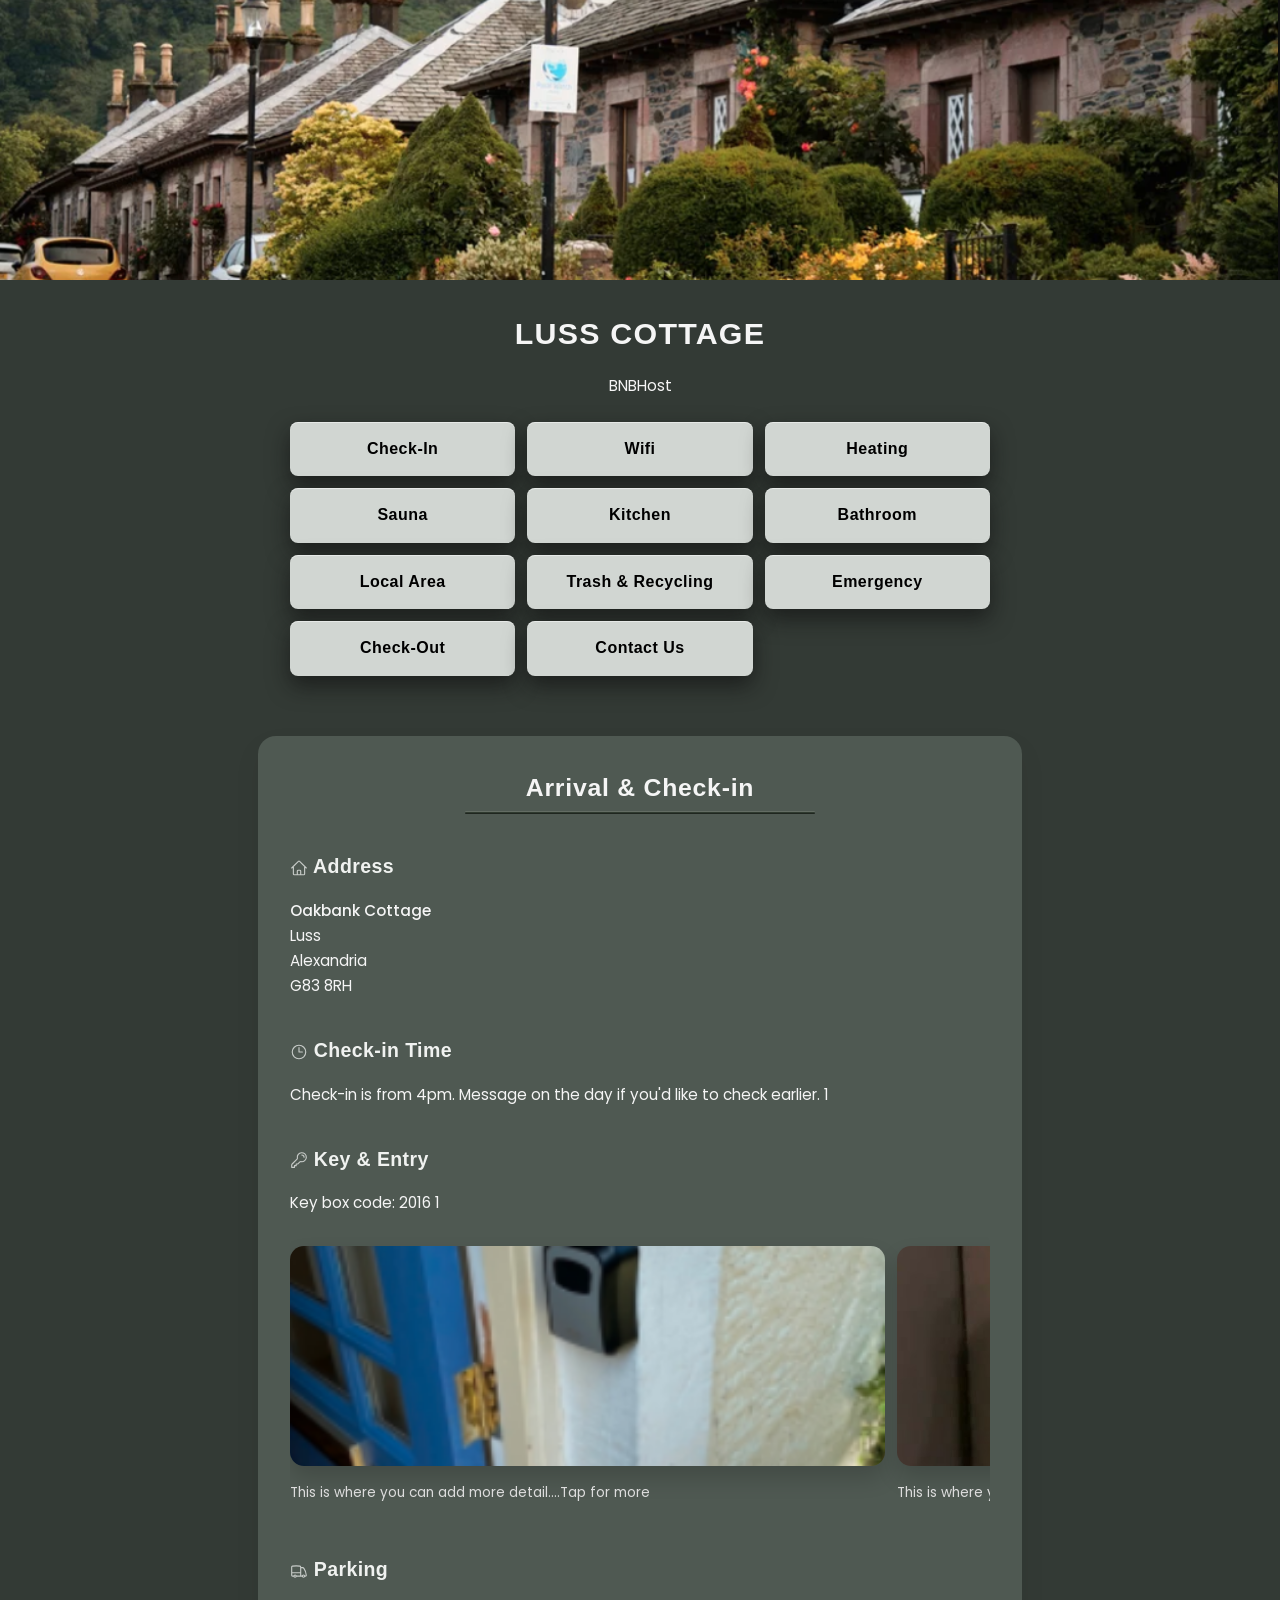
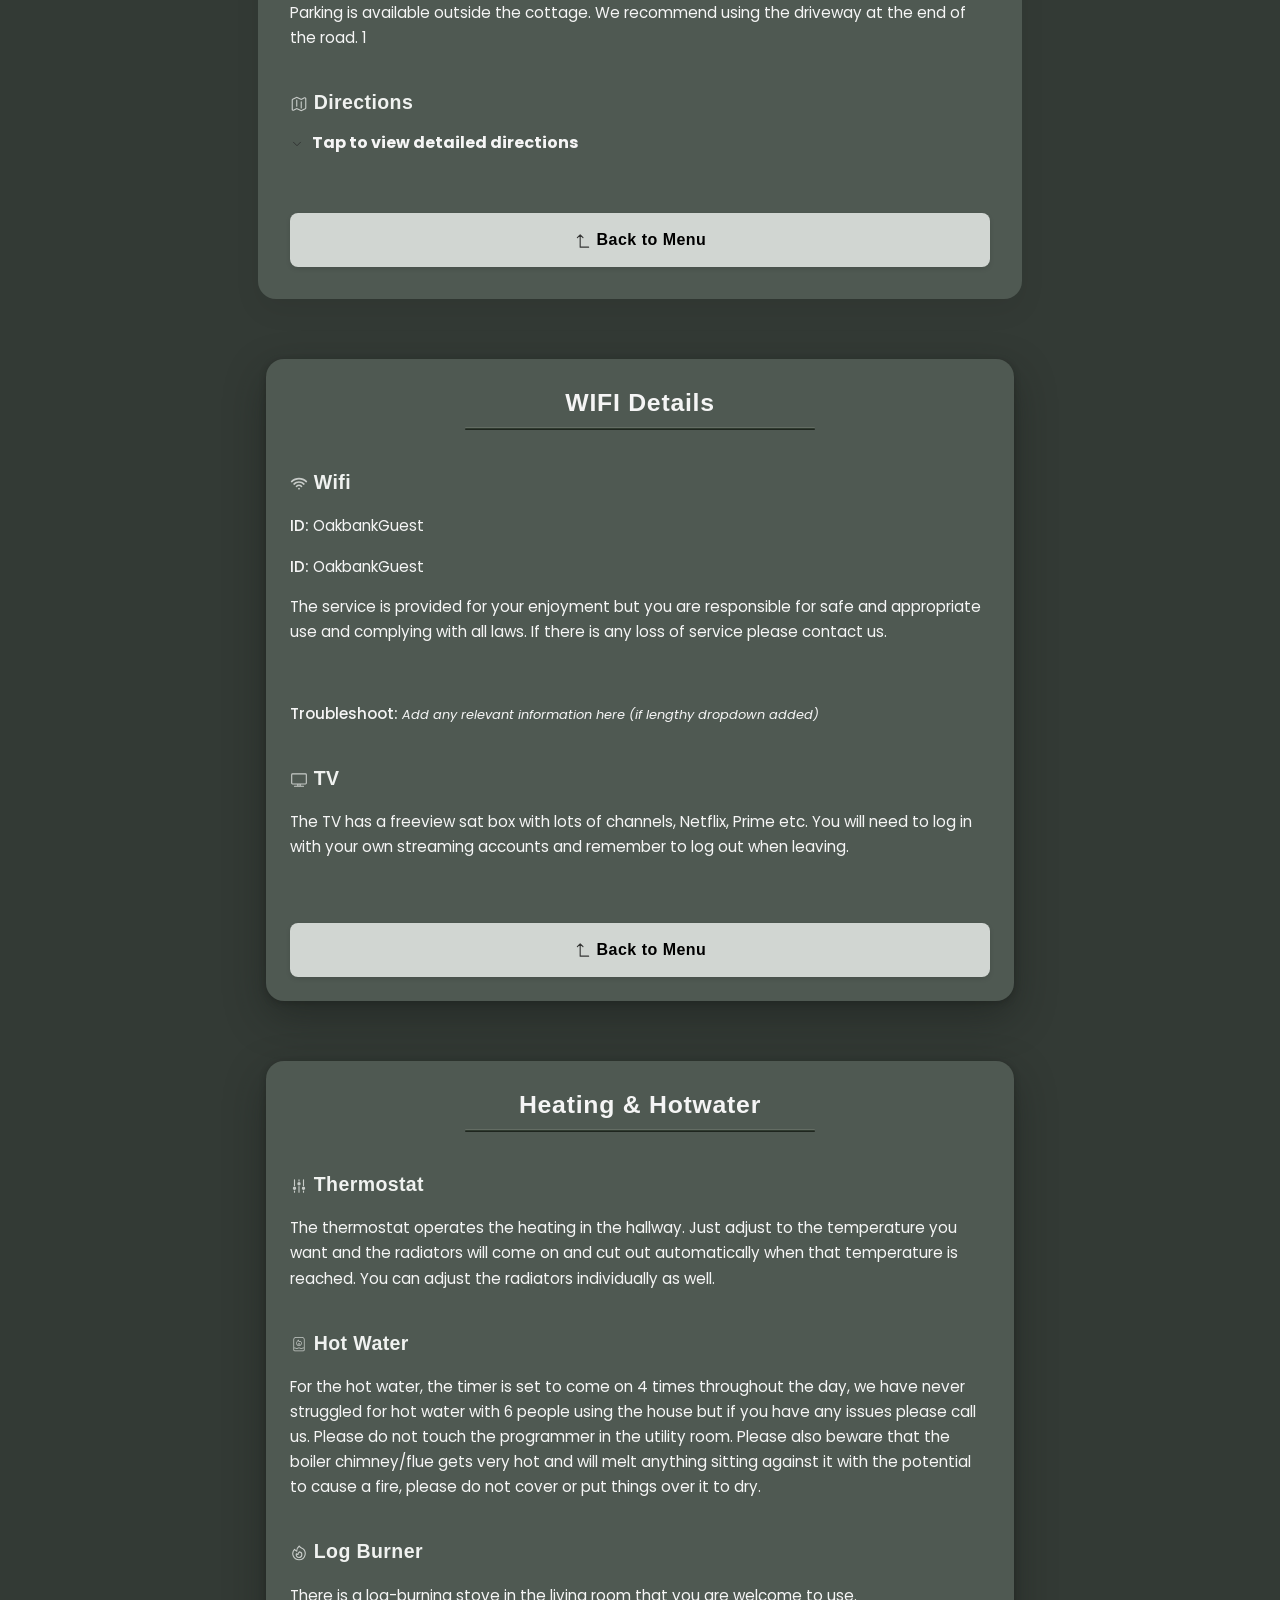
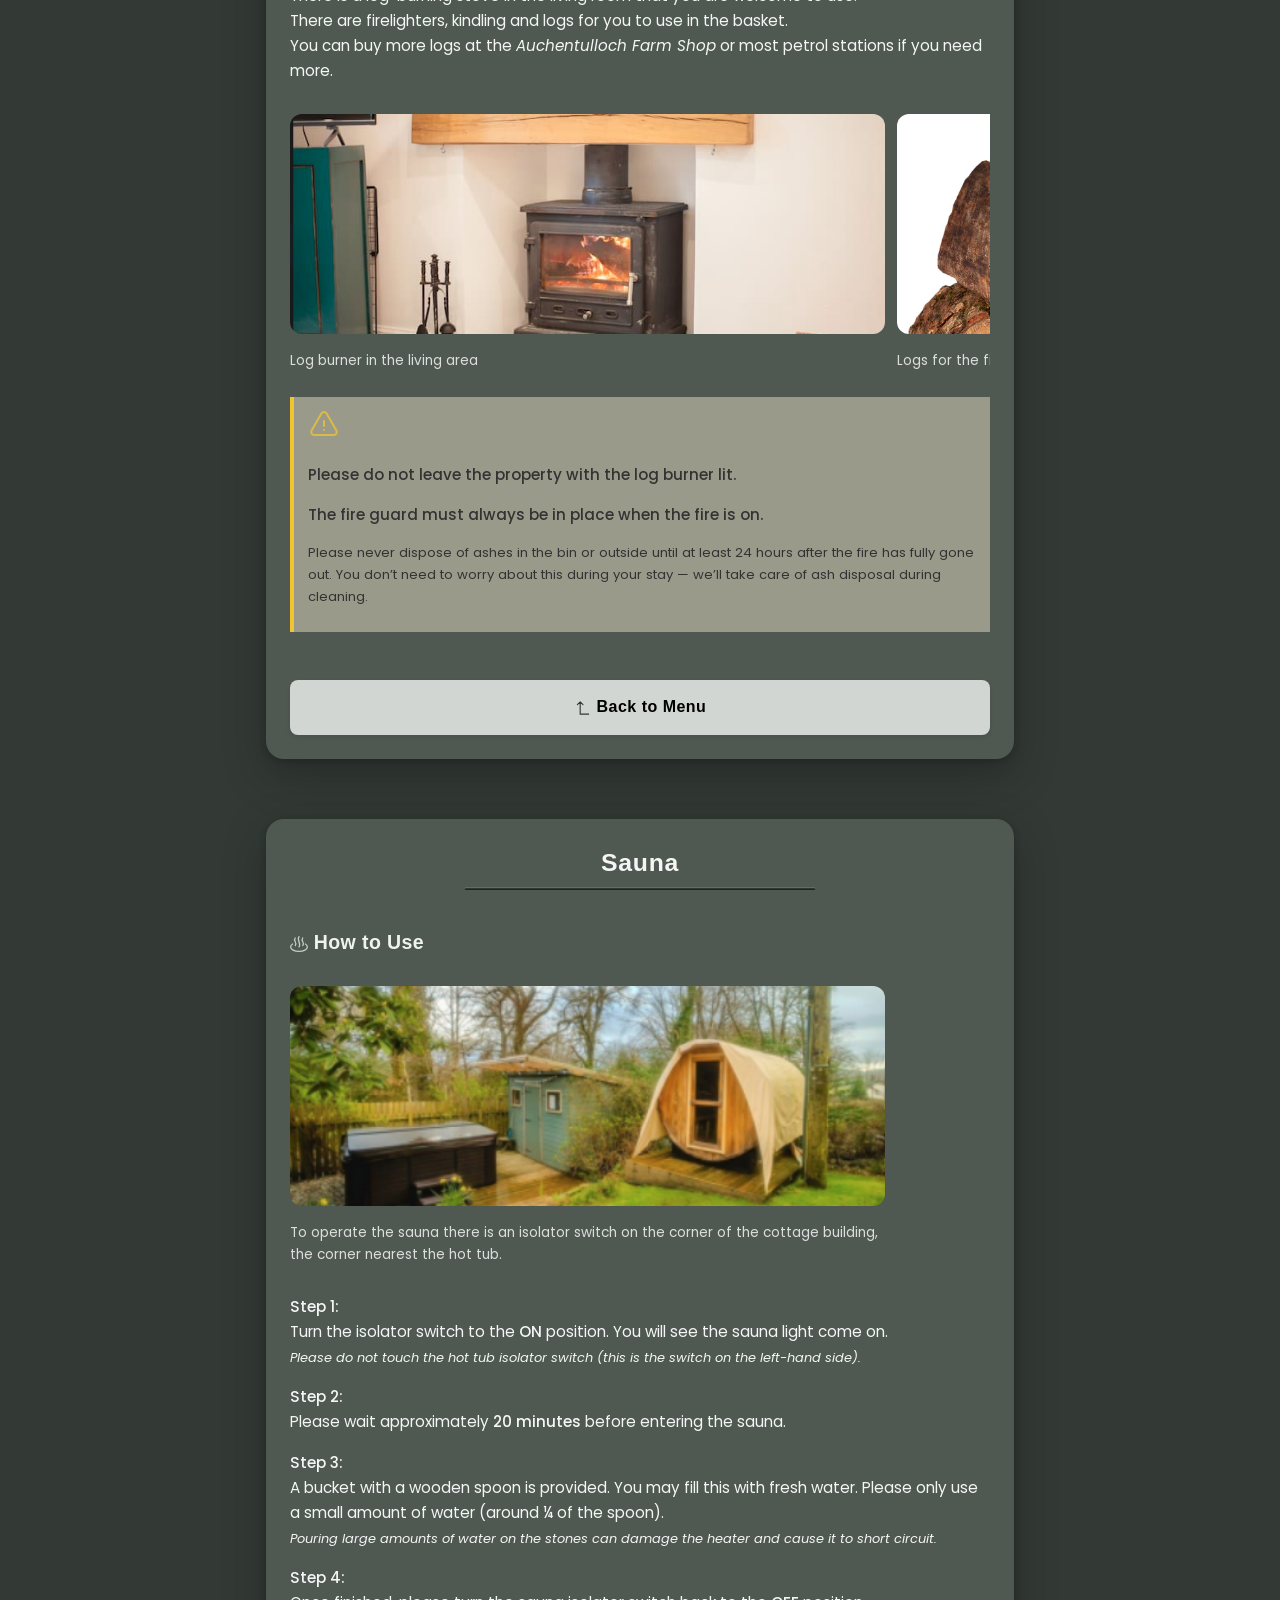
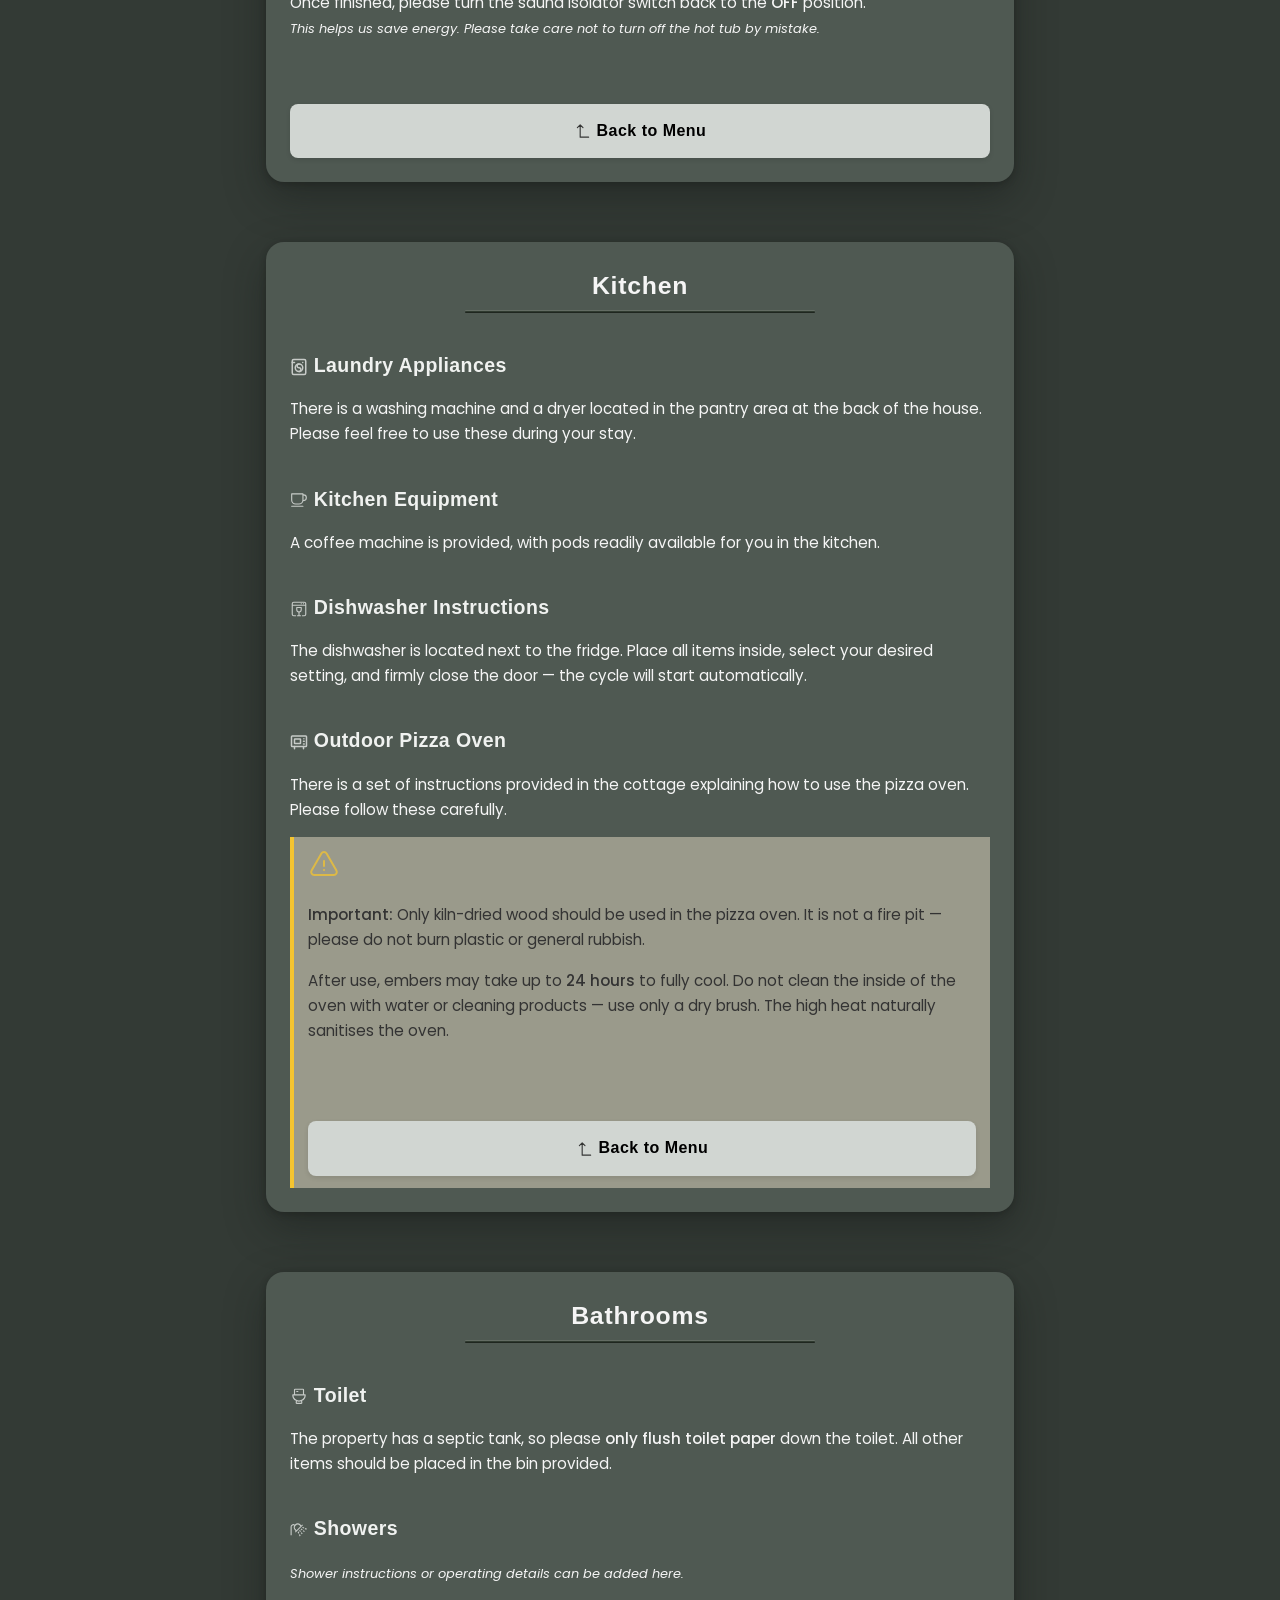
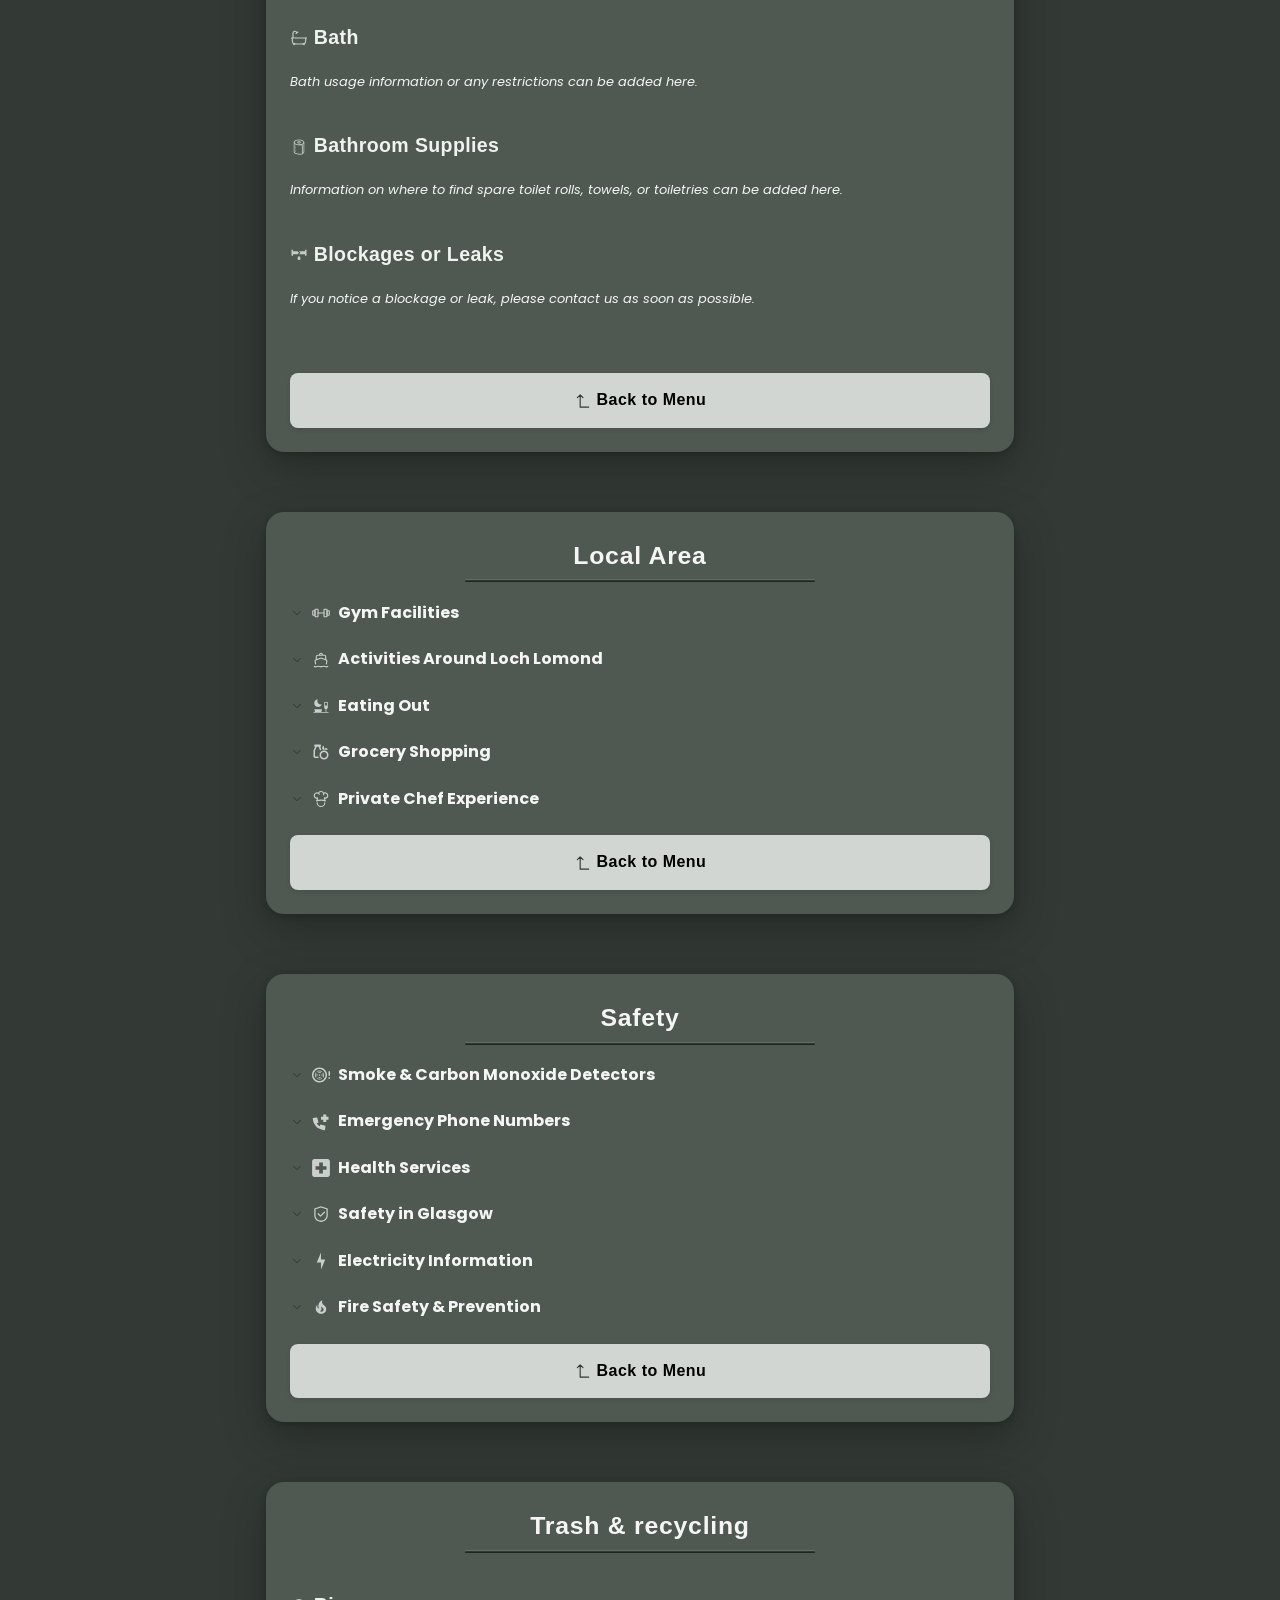
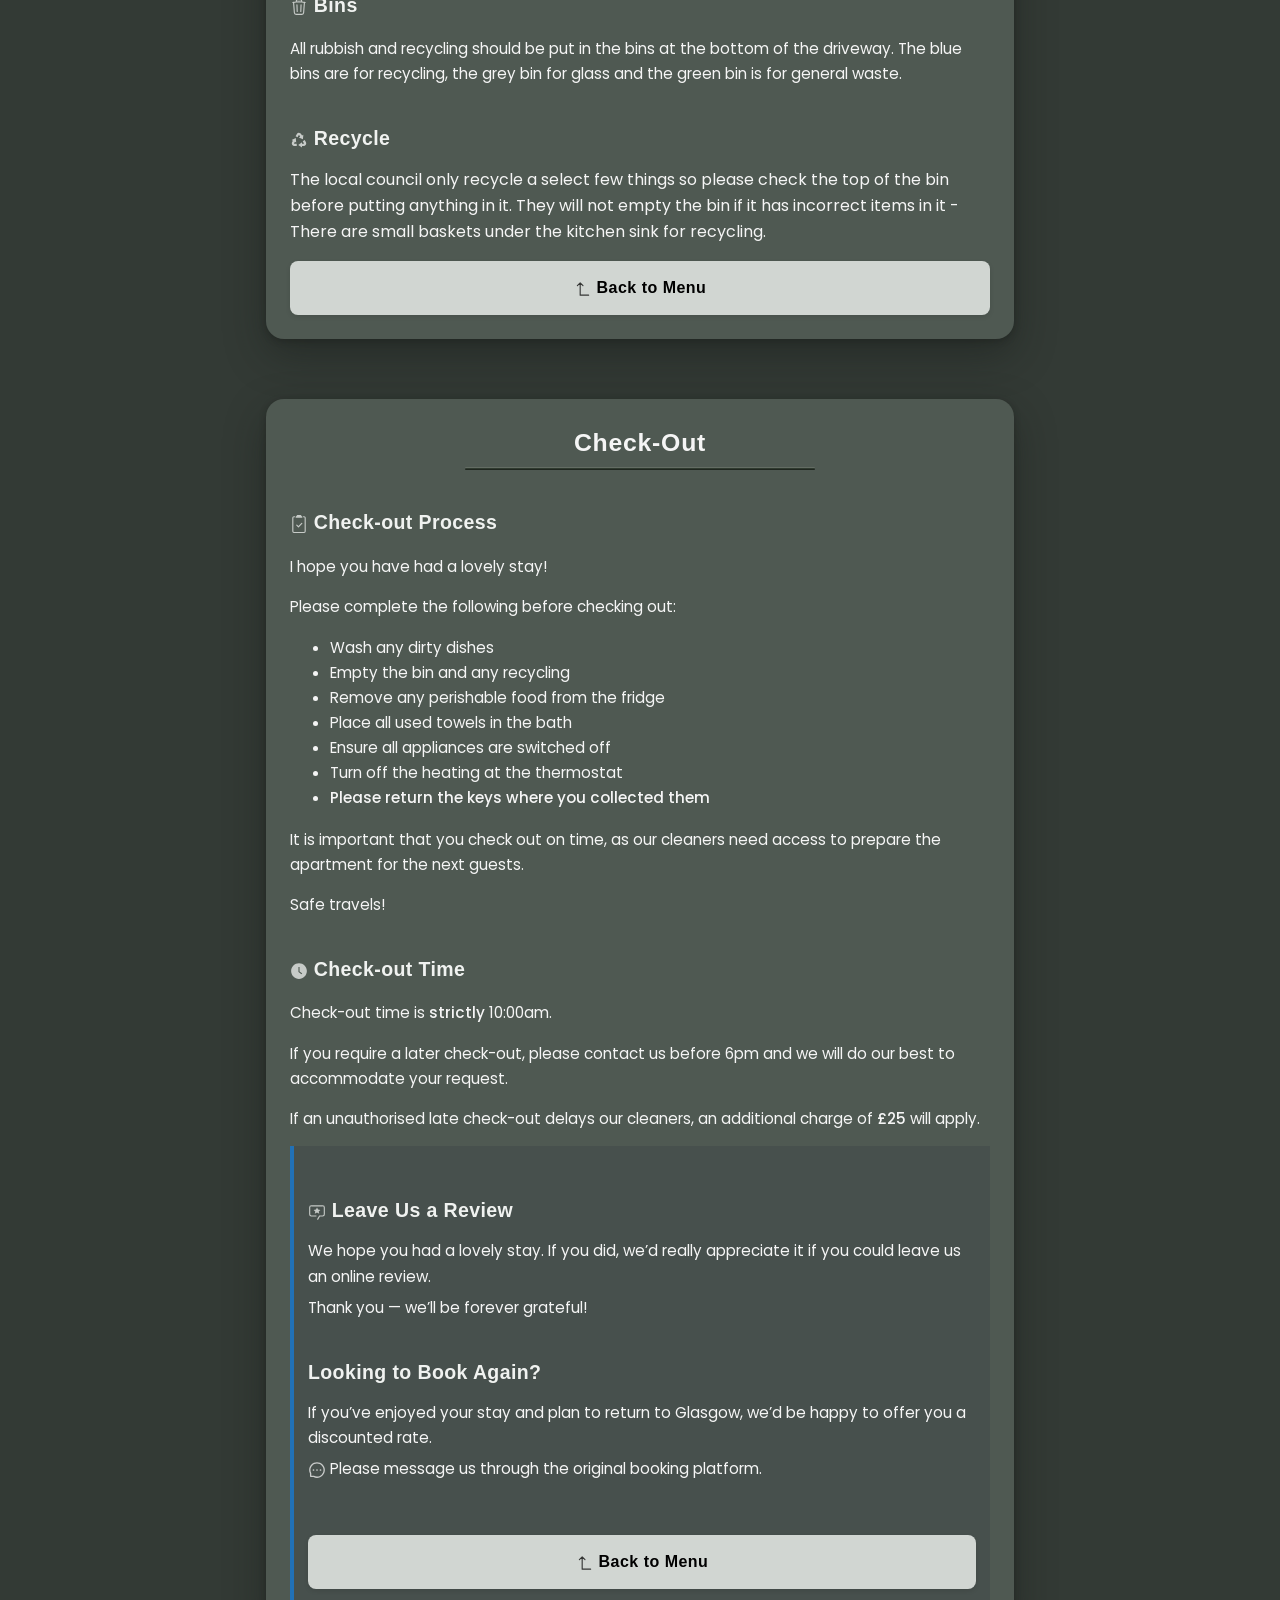
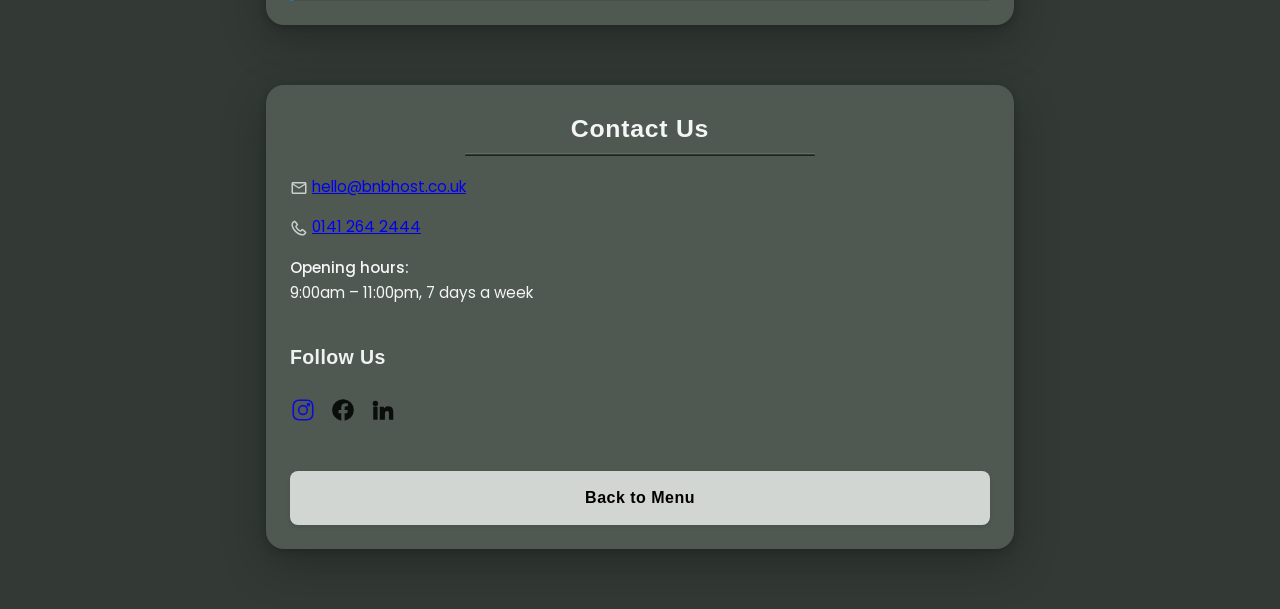
==== commit dc838bd8: "Update index.html" ====
--- a/index.html
+++ b/index.html
@@ -209,12 +209,14 @@
 
 
 <p>
-  <strong>ID:</strong> <em>OakbankGuest</em><br>
-  <strong>Password:</strong> <em>Oakbank2021</em><br>
+<strong>ID:</strong> <span data-content="wifi.id">OakbankGuest</span>
+</p>
+  <p>
+<strong>ID:</strong> <span data-content="wifi.password">OakbankGuest</span>
 </p>
   
 
-
+<p data-content="wifi.info">
 <P>The service is provided for your enjoyment but you are responsible for safe and
 appropriate use and complying with all laws. If there is any loss of service please
 contact us.</p><BR> <P><Strong>Troubleshoot:</Strong>  <em><span style="font-size: 0.85em;">Add any relevant information here (if lengthy dropdown added)</span></em></P> 
@@ -227,7 +229,7 @@
 
       TV
     </h3>
-
+<p data-content="wifi.tv">
     <p>The TV has a freeview sat box with lots of channels, Netflix, Prime etc. You will need to log in with your own streaming accounts and remember to log out when leaving.</p>
 
 <div class="spacer"></div>
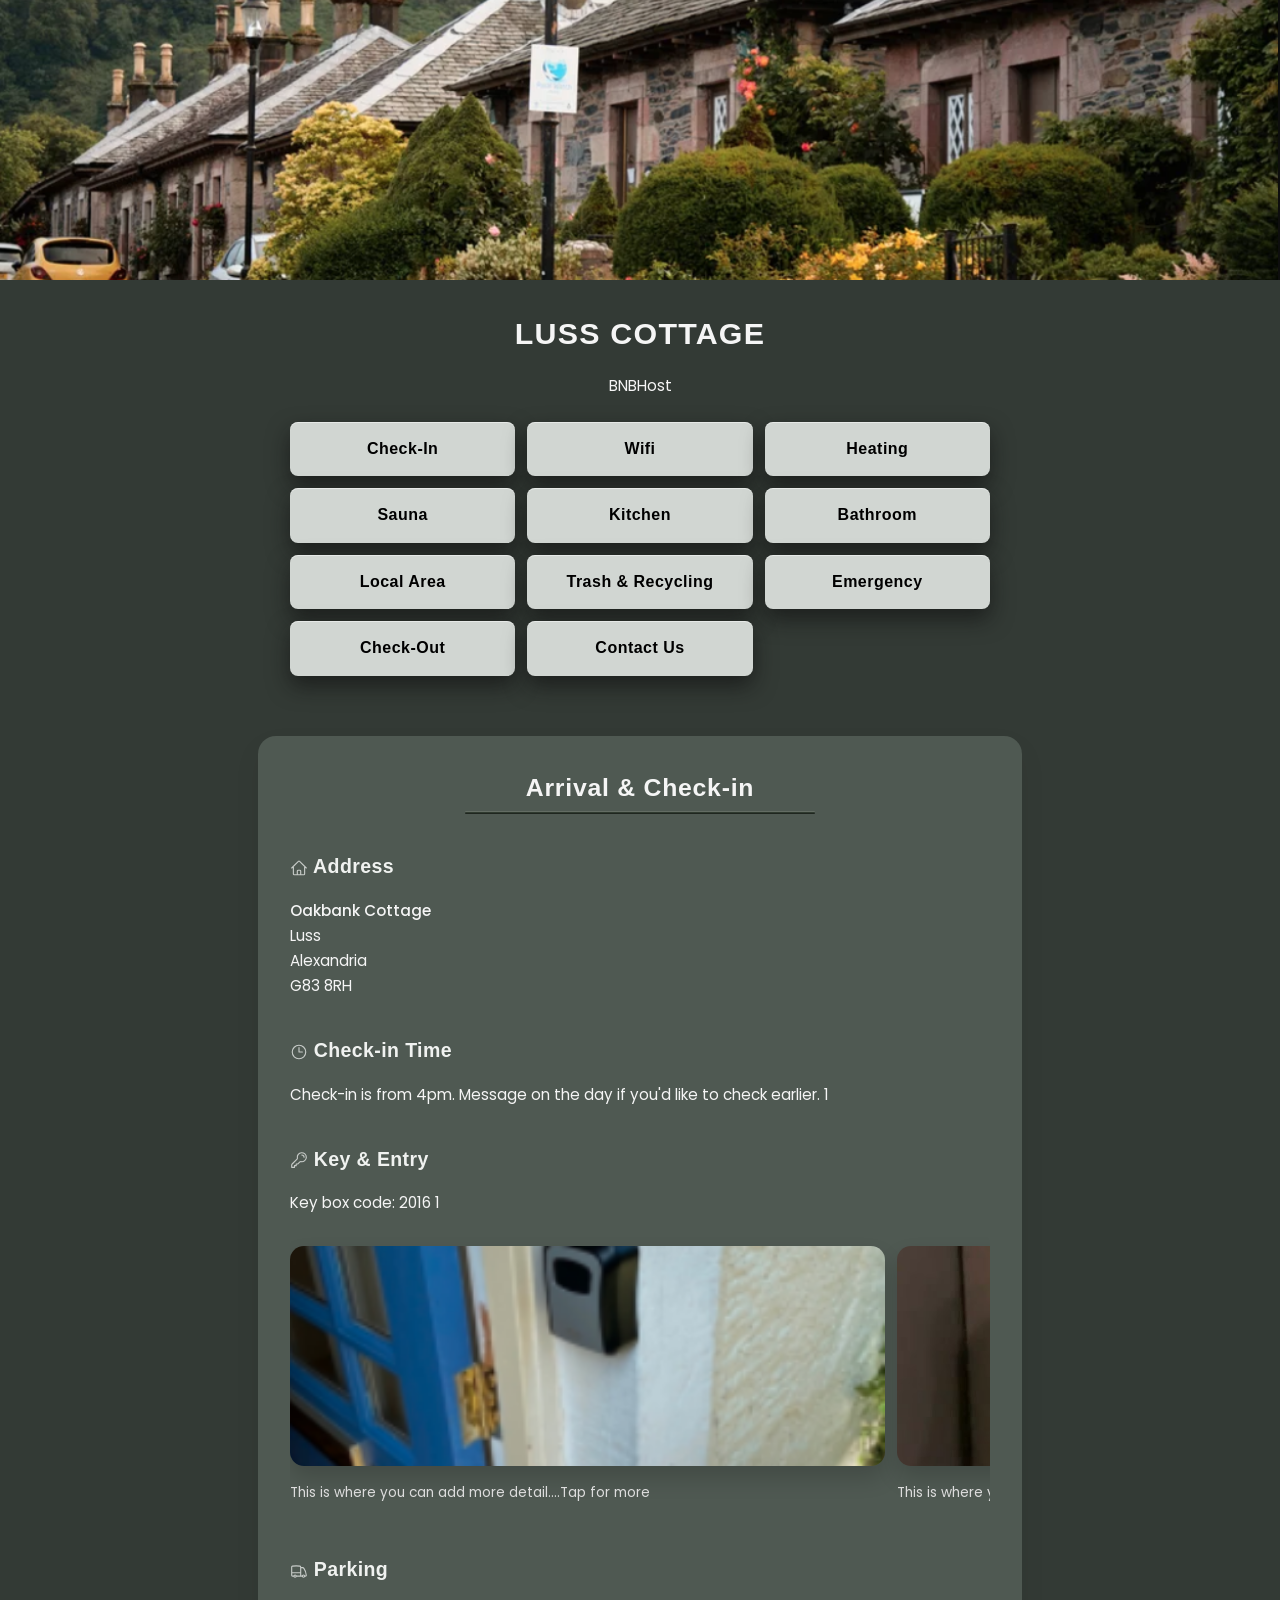
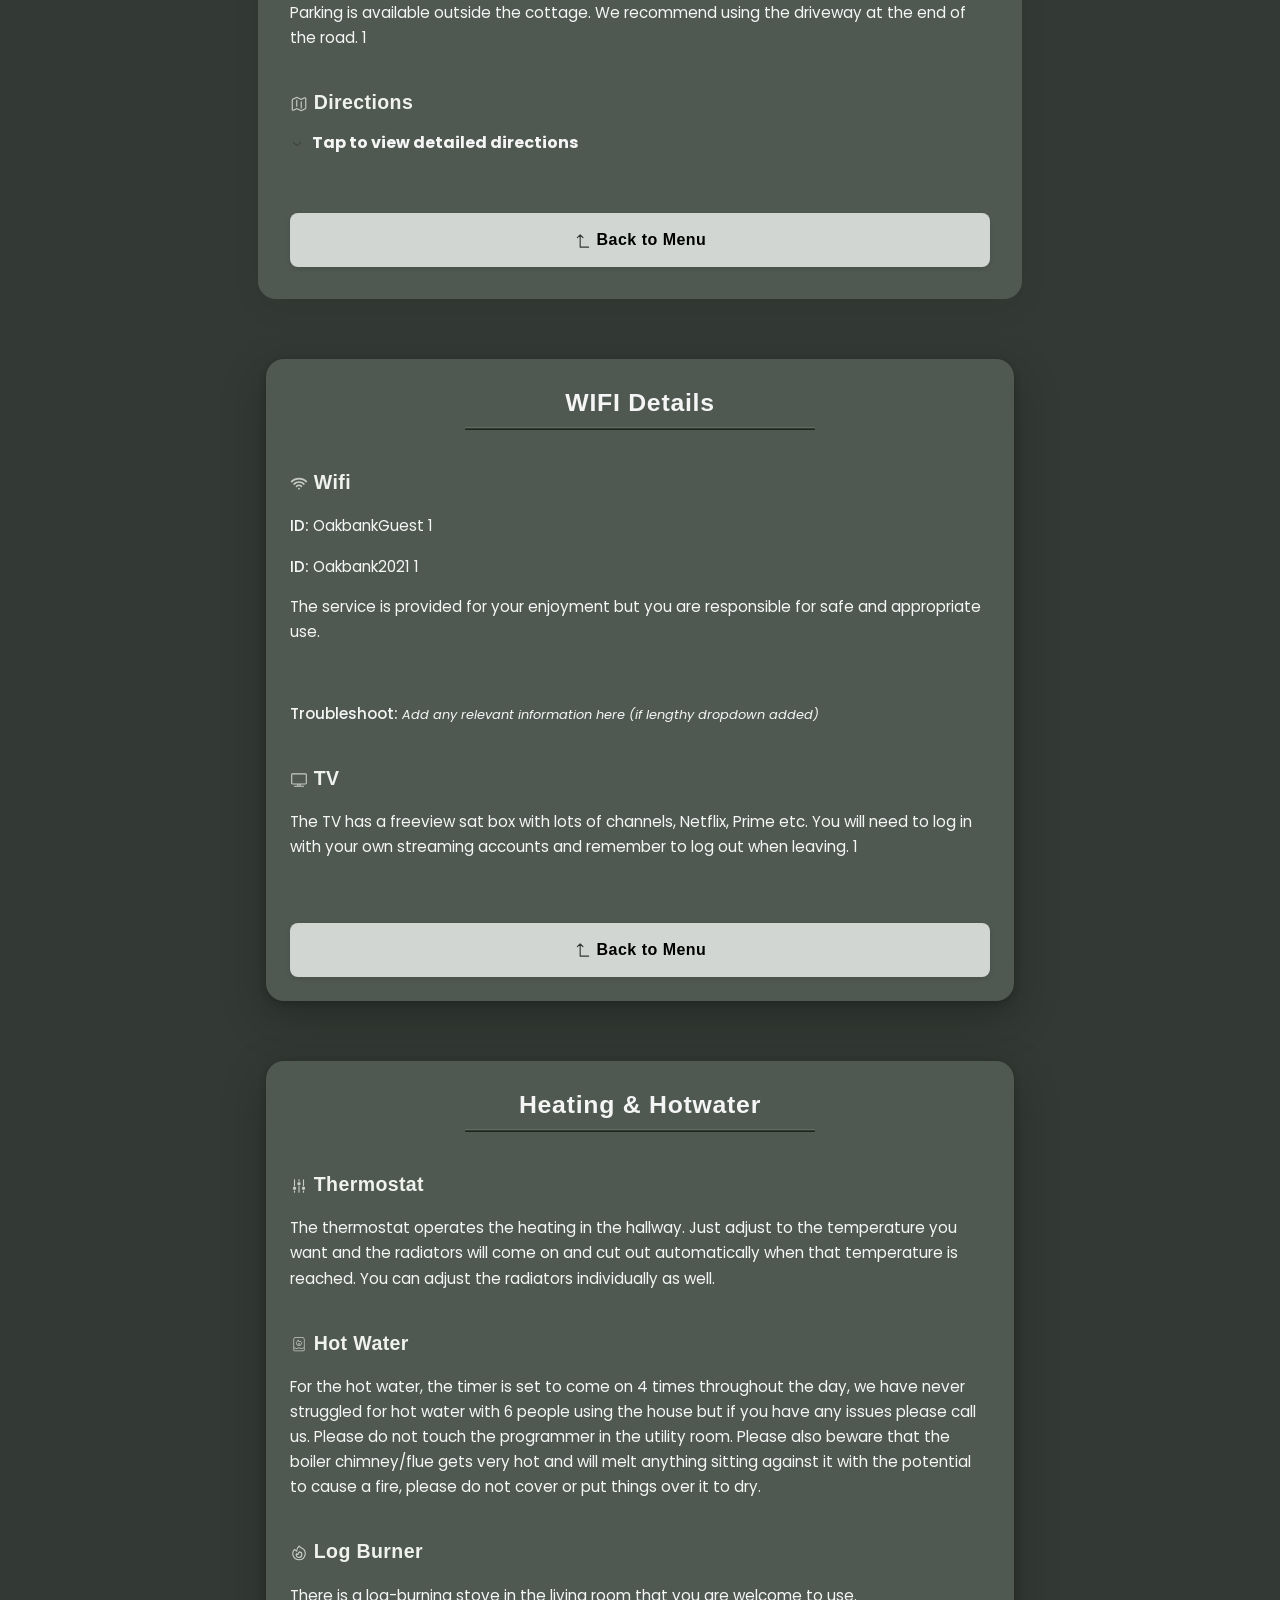
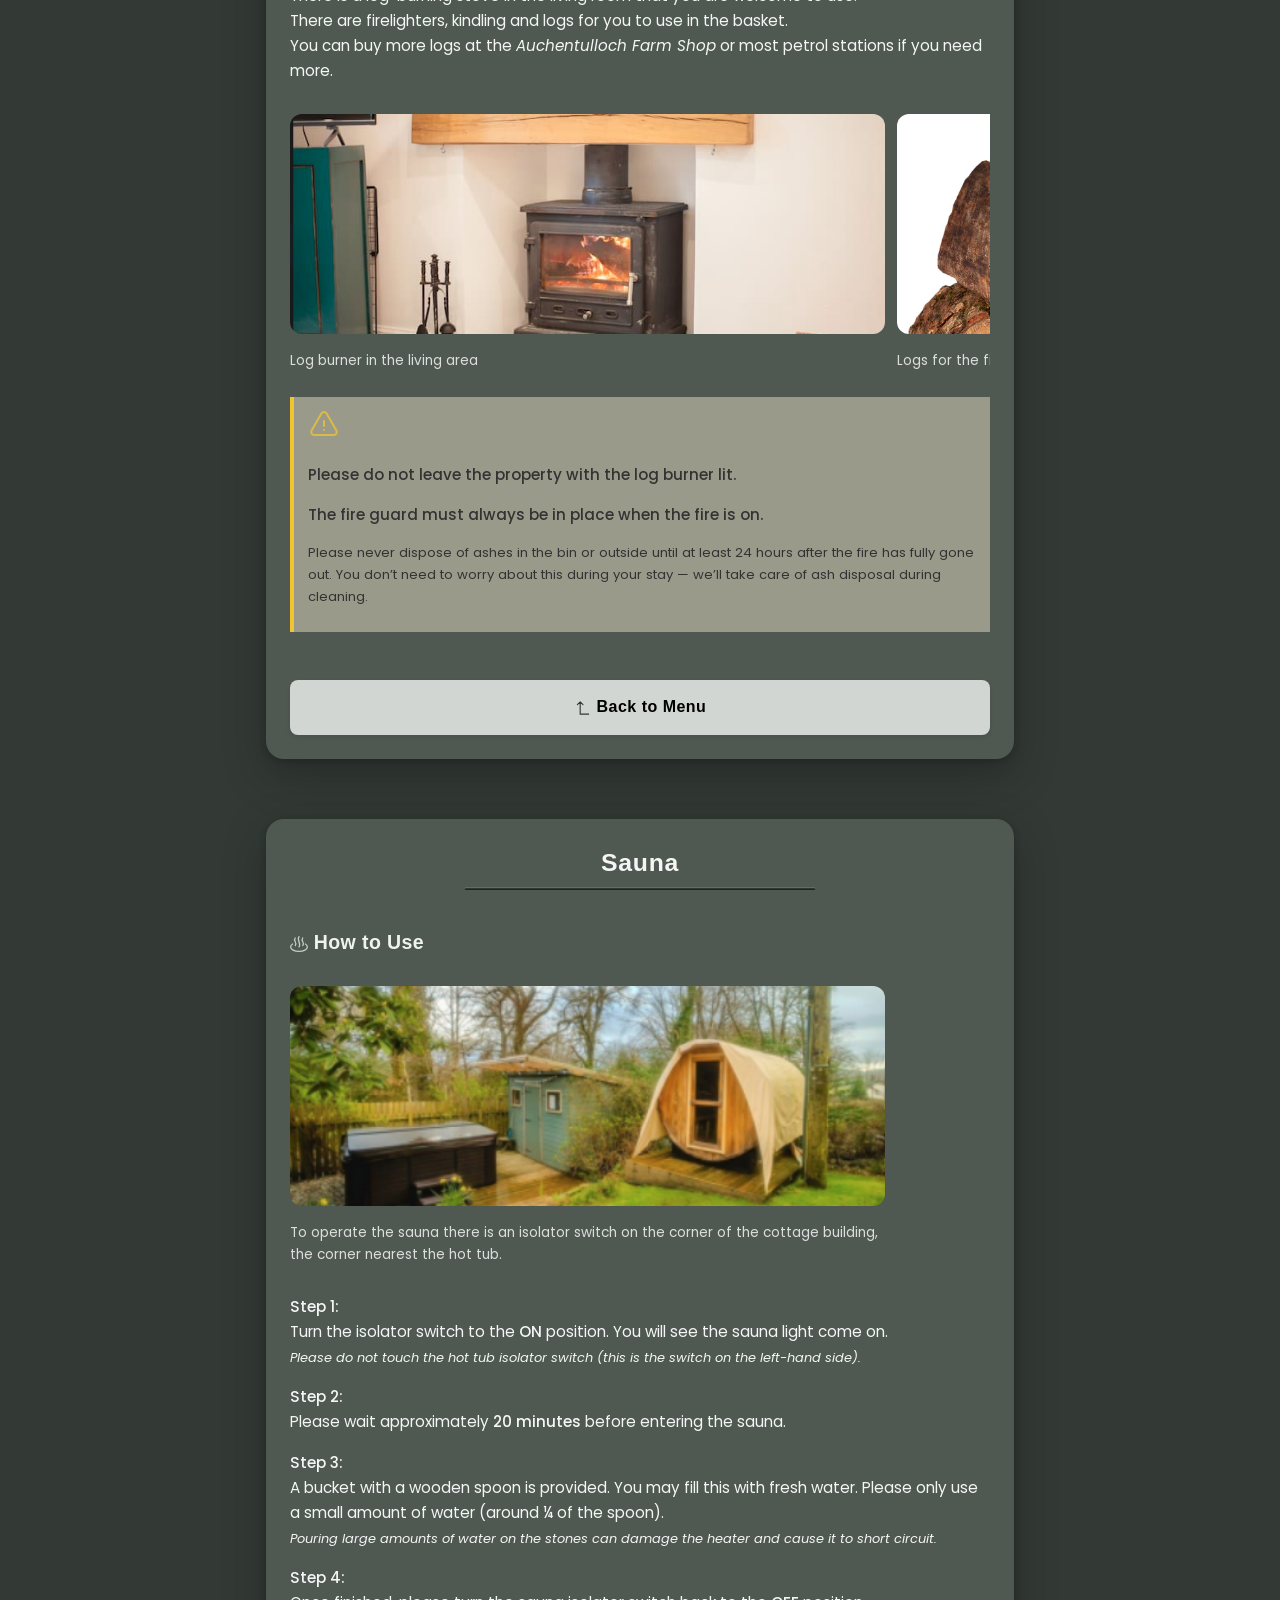
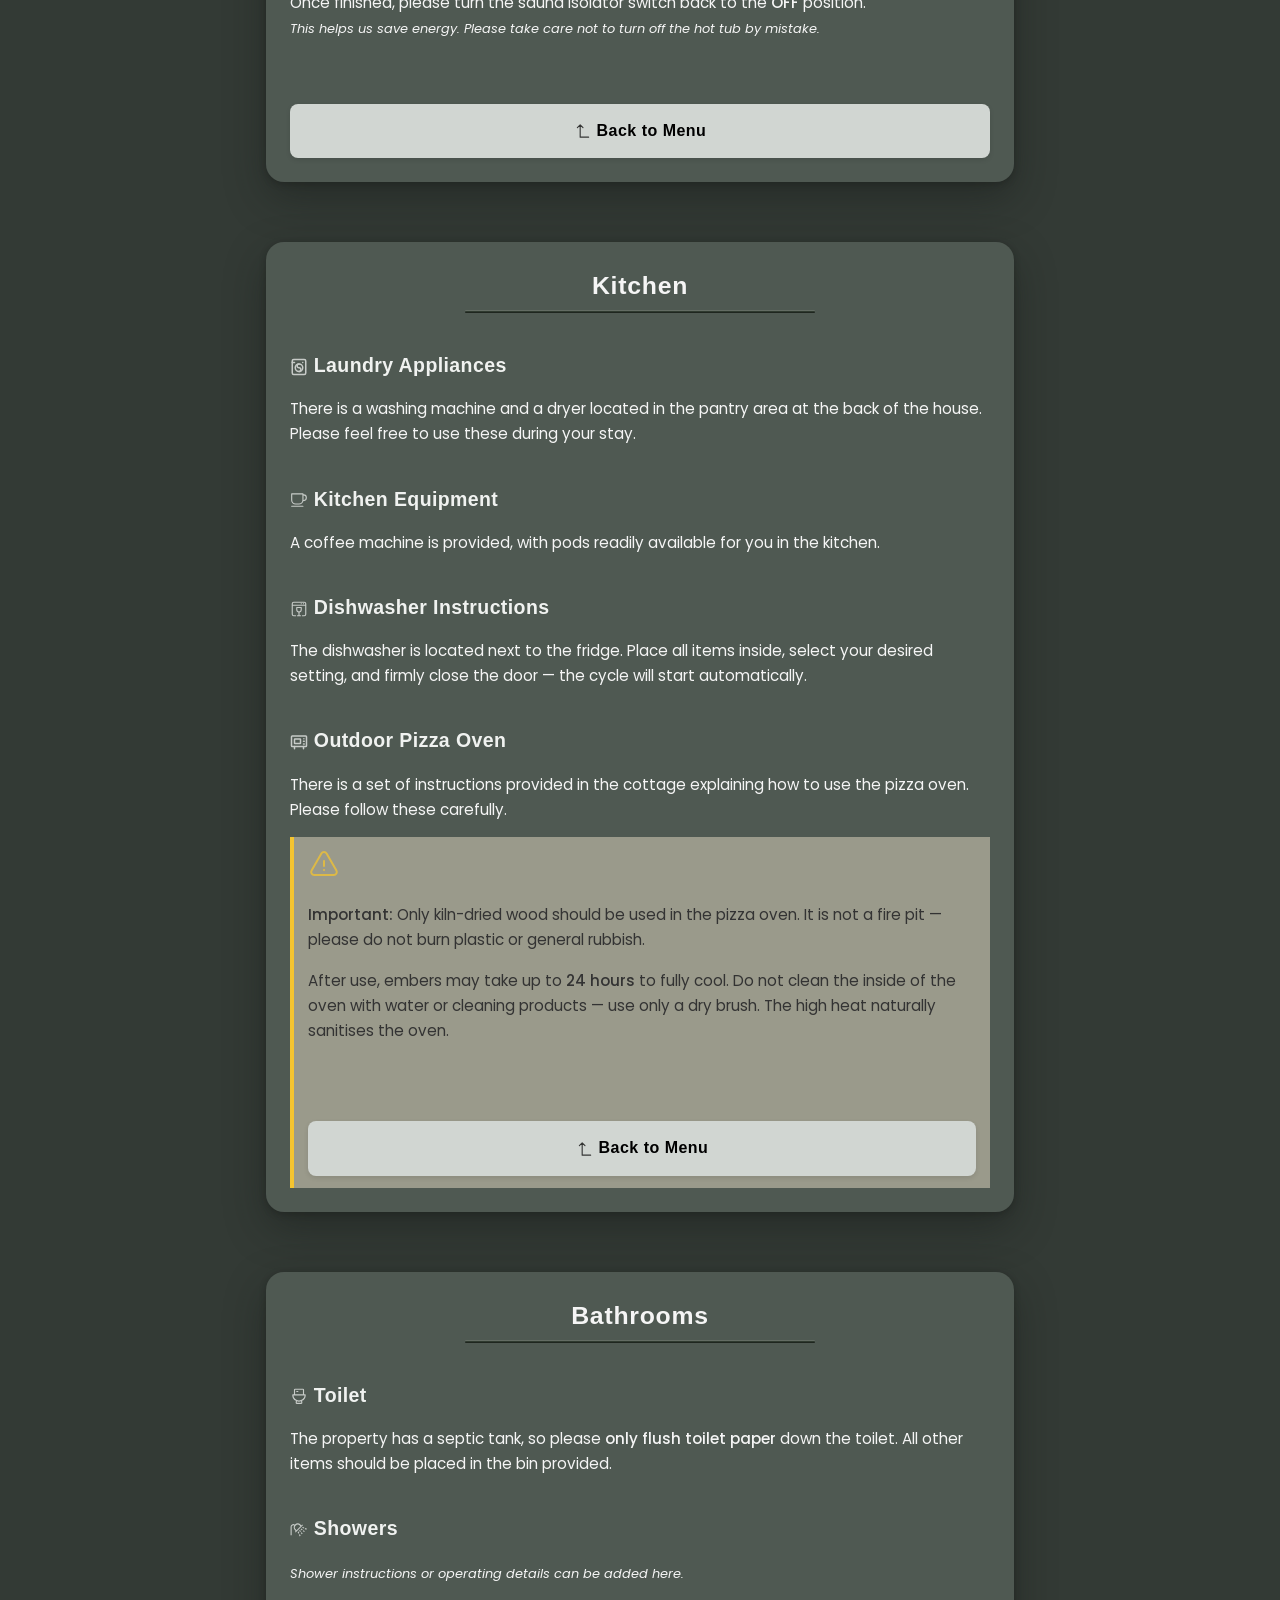
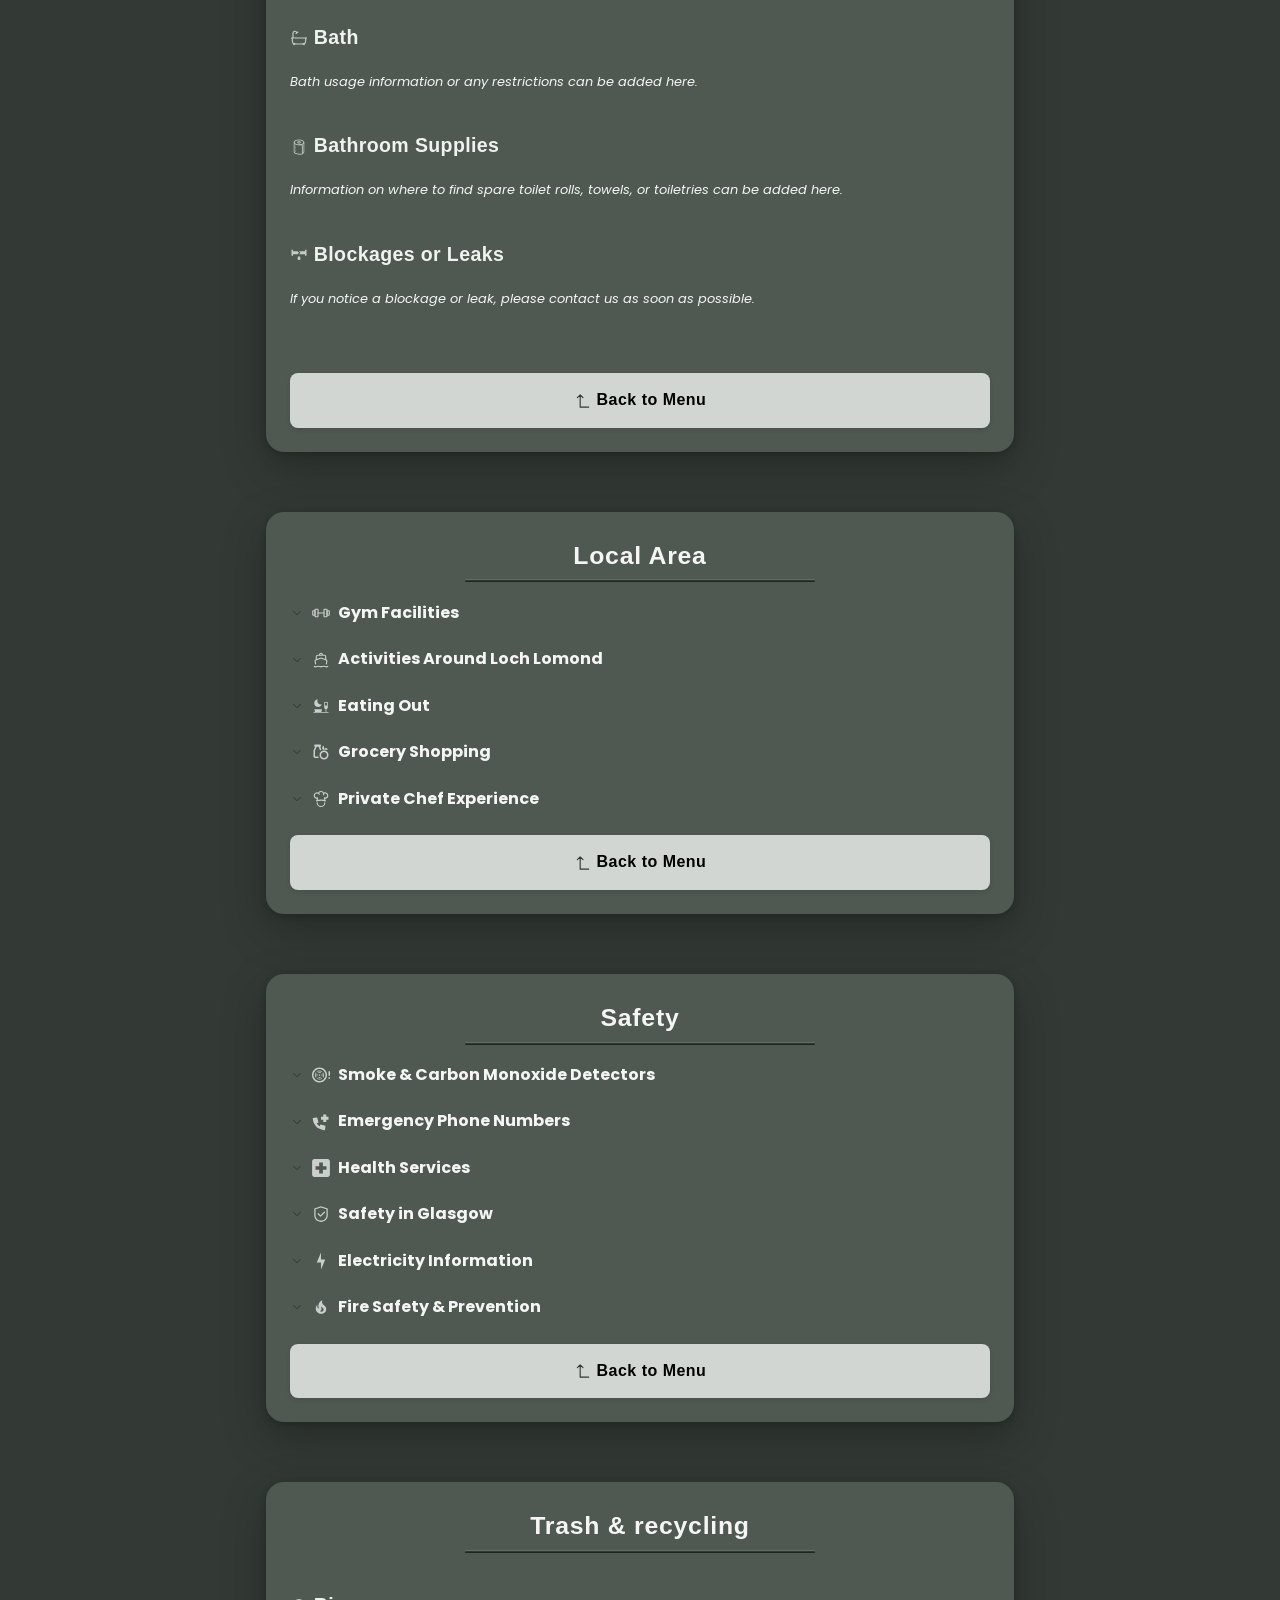
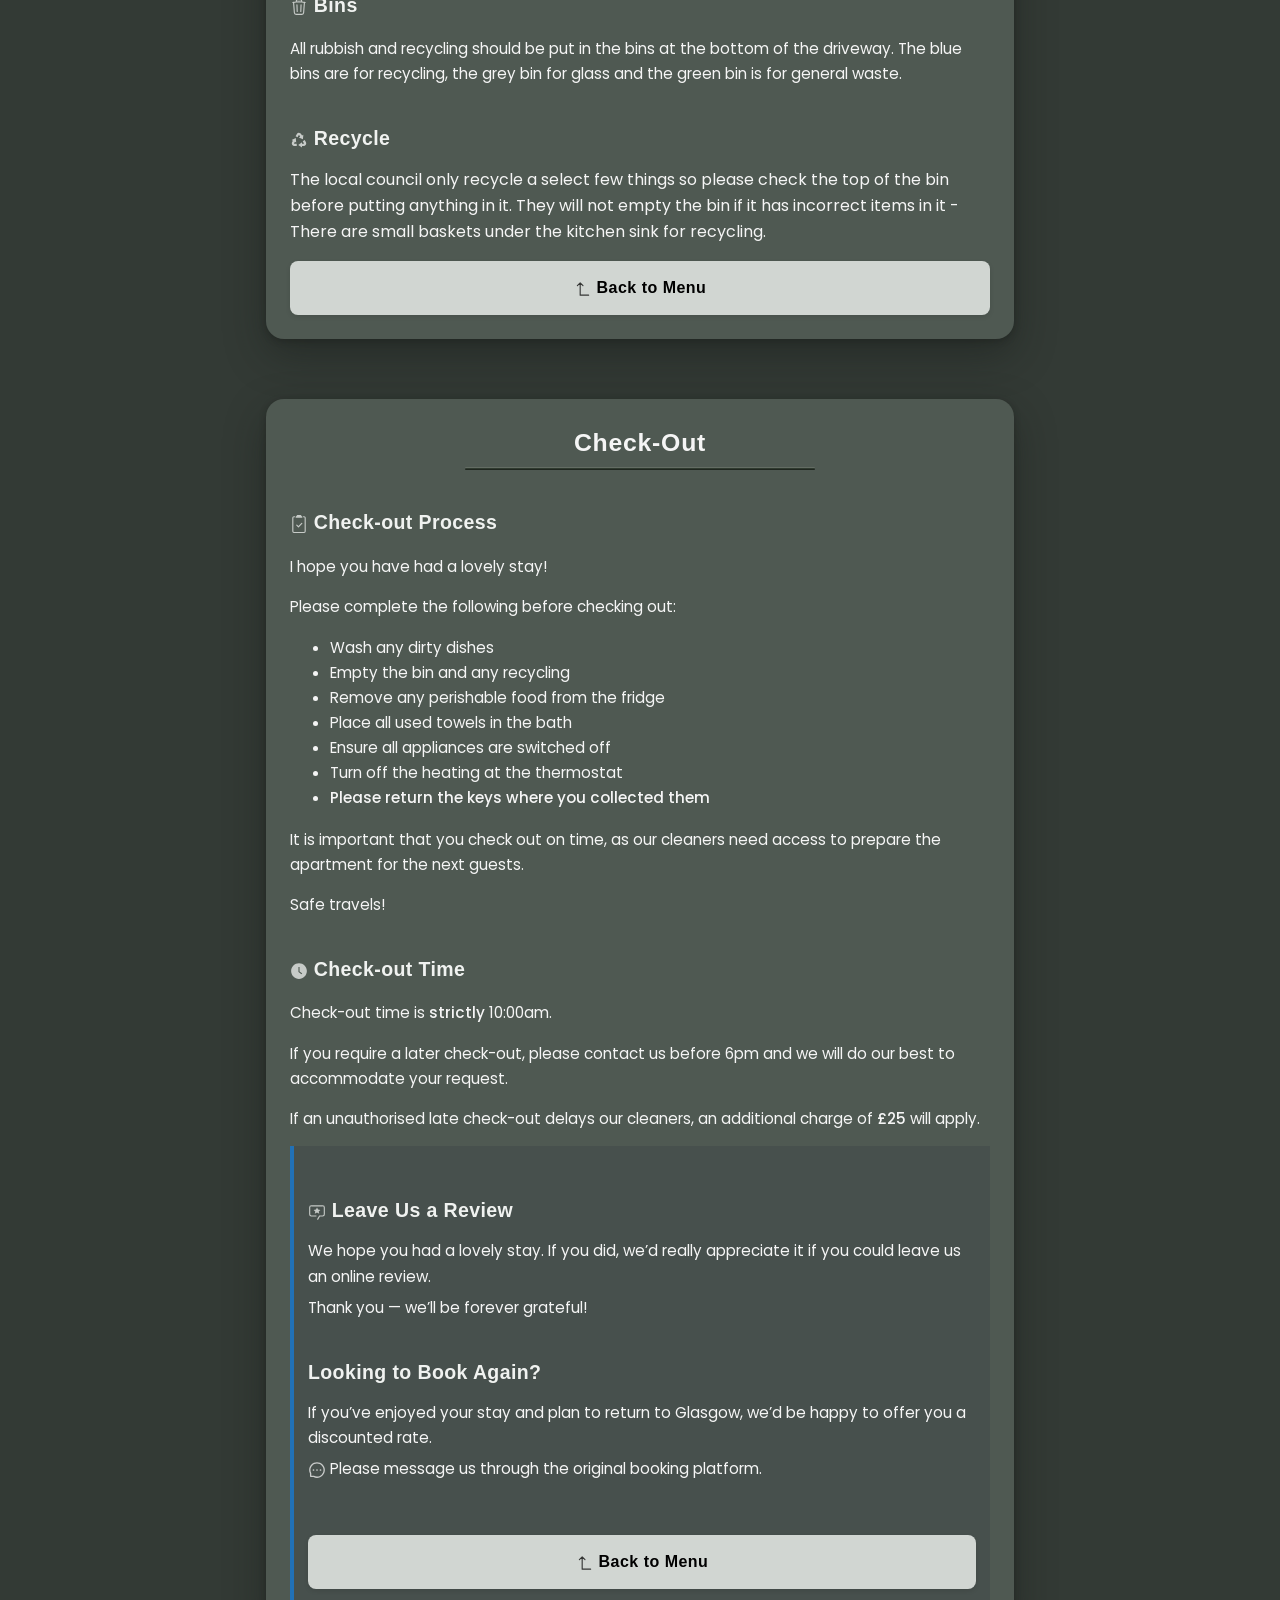
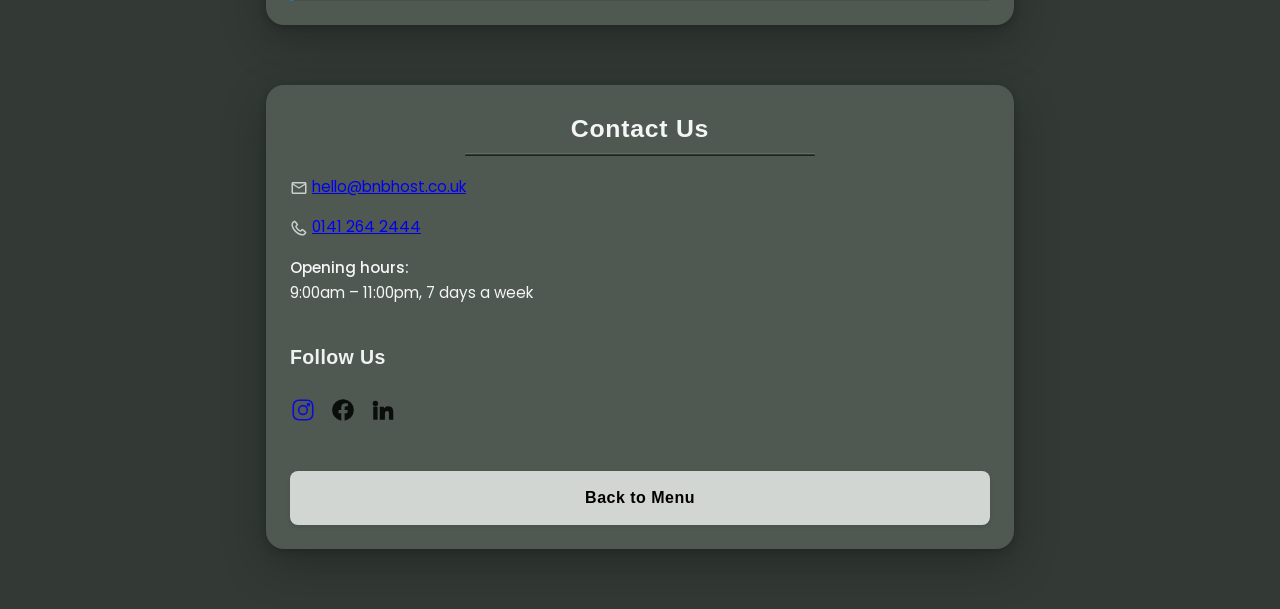
==== commit e3dc7595: "Update index.html" ====
--- a/index.html
+++ b/index.html
@@ -217,9 +217,12 @@
   
 
 <p data-content="wifi.info">
-<P>The service is provided for your enjoyment but you are responsible for safe and
+The service is provided for your enjoyment but you are responsible for safe and
 appropriate use and complying with all laws. If there is any loss of service please
-contact us.</p><BR> <P><Strong>Troubleshoot:</Strong>  <em><span style="font-size: 0.85em;">Add any relevant information here (if lengthy dropdown added)</span></em></P> 
+contact use.</p><BR> 
+
+  <p data-content="wifi.troubleshoot">
+  <Strong>Troubleshoot:</Strong>  <em><span style="font-size: 0.85em;">Add any relevant information here (if lengthy dropdown added)</span></em></P> 
 
 <h3>
 
@@ -230,7 +233,7 @@
       TV
     </h3>
 <p data-content="wifi.tv">
-    <p>The TV has a freeview sat box with lots of channels, Netflix, Prime etc. You will need to log in with your own streaming accounts and remember to log out when leaving.</p>
+    The TV has a freeview sat box with lots of channels, Netflix, Prime etc. You will need to log in with your own streaming accounts and remember to log out when leaving.</p>
 
 <div class="spacer"></div>
 <a href="#menu" class="back"><svg xmlns="http://www.w3.org/2000/svg" fill="none" viewBox="0 0 24 24" stroke-width="1.5" stroke="currentColor" class="icon">
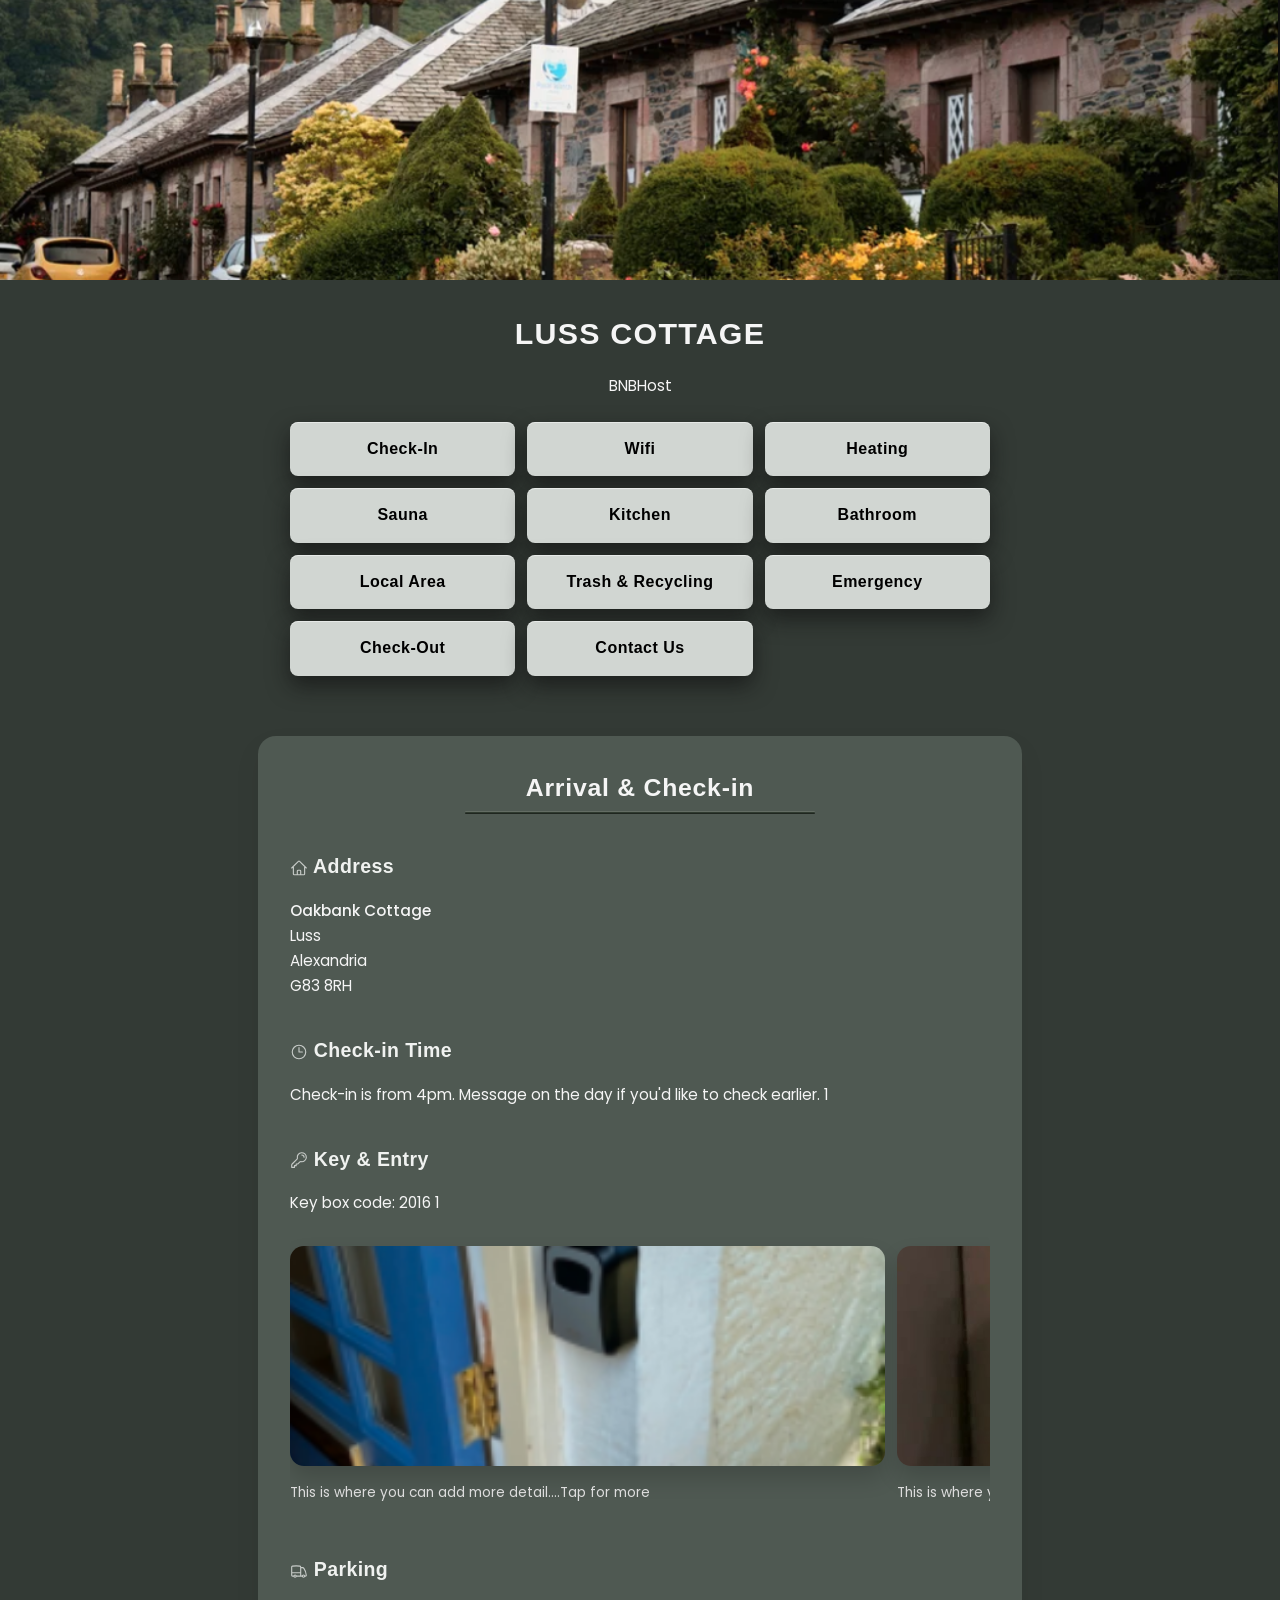
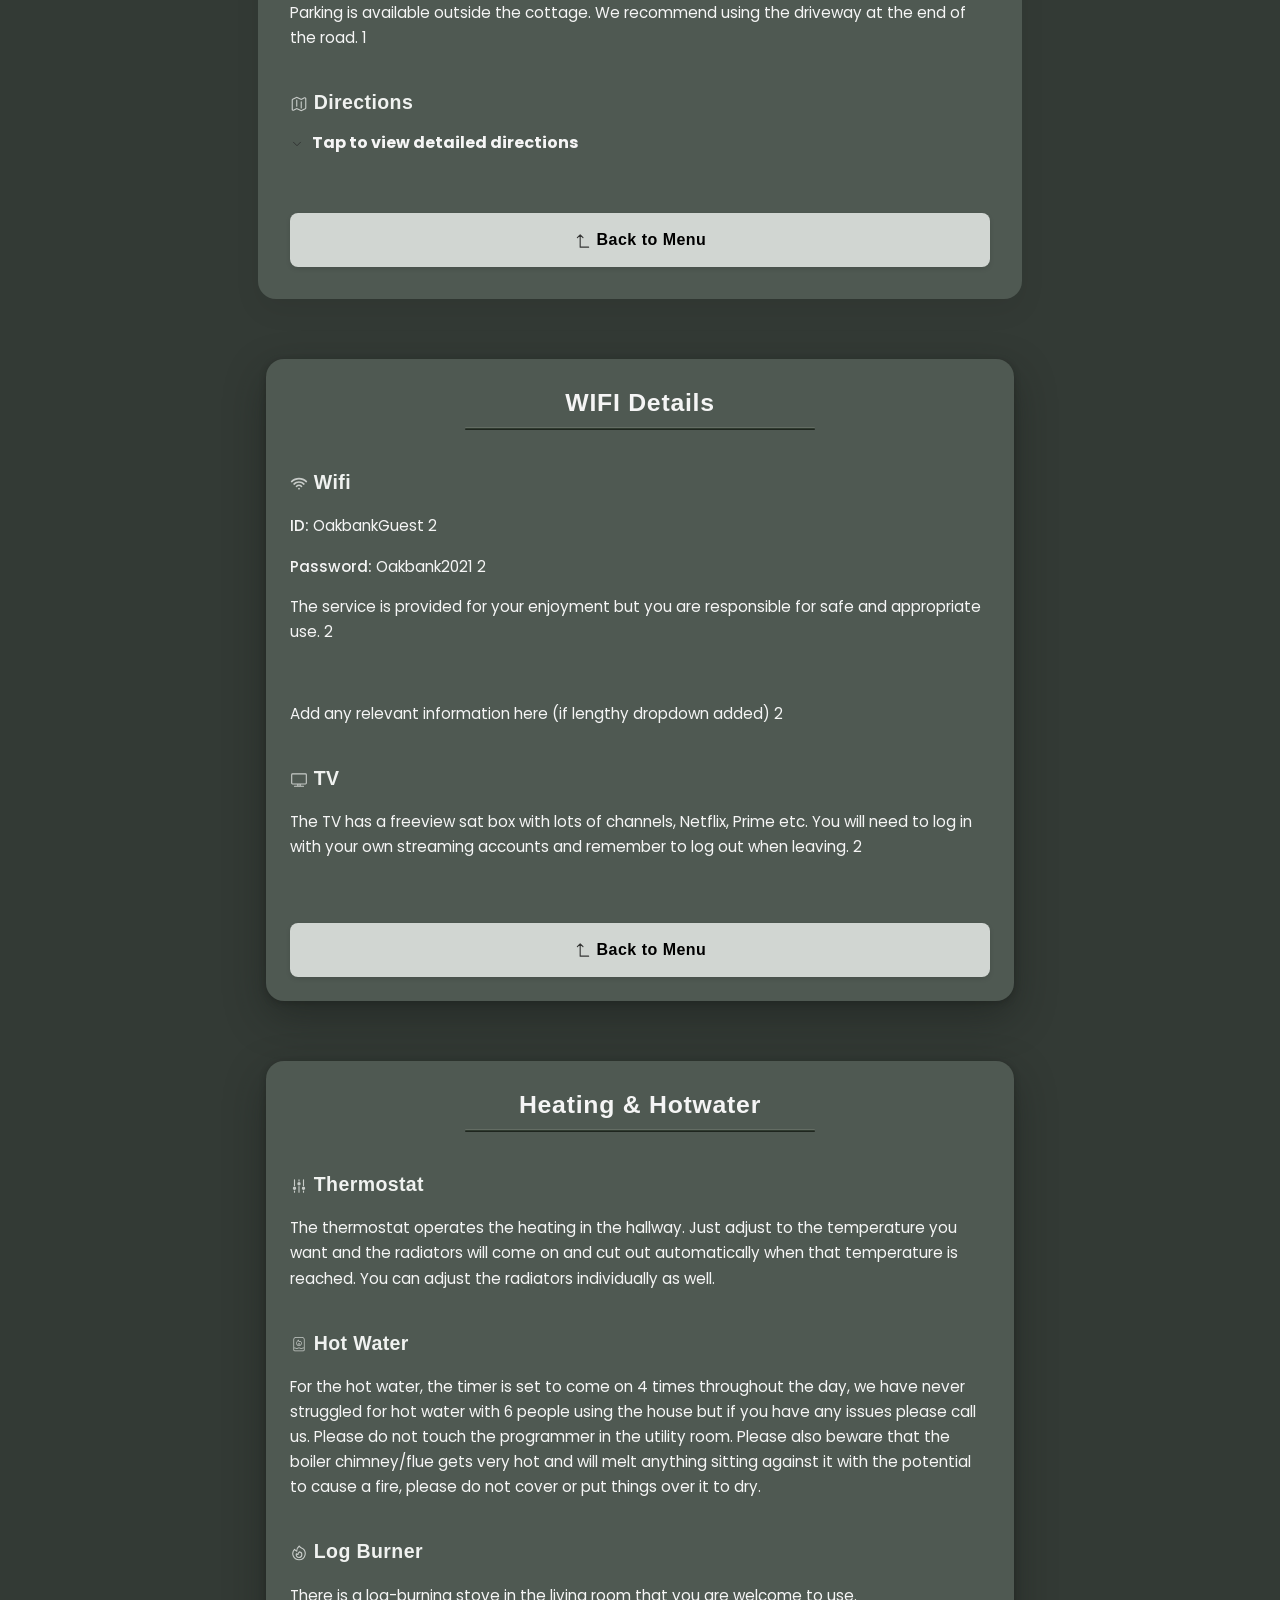
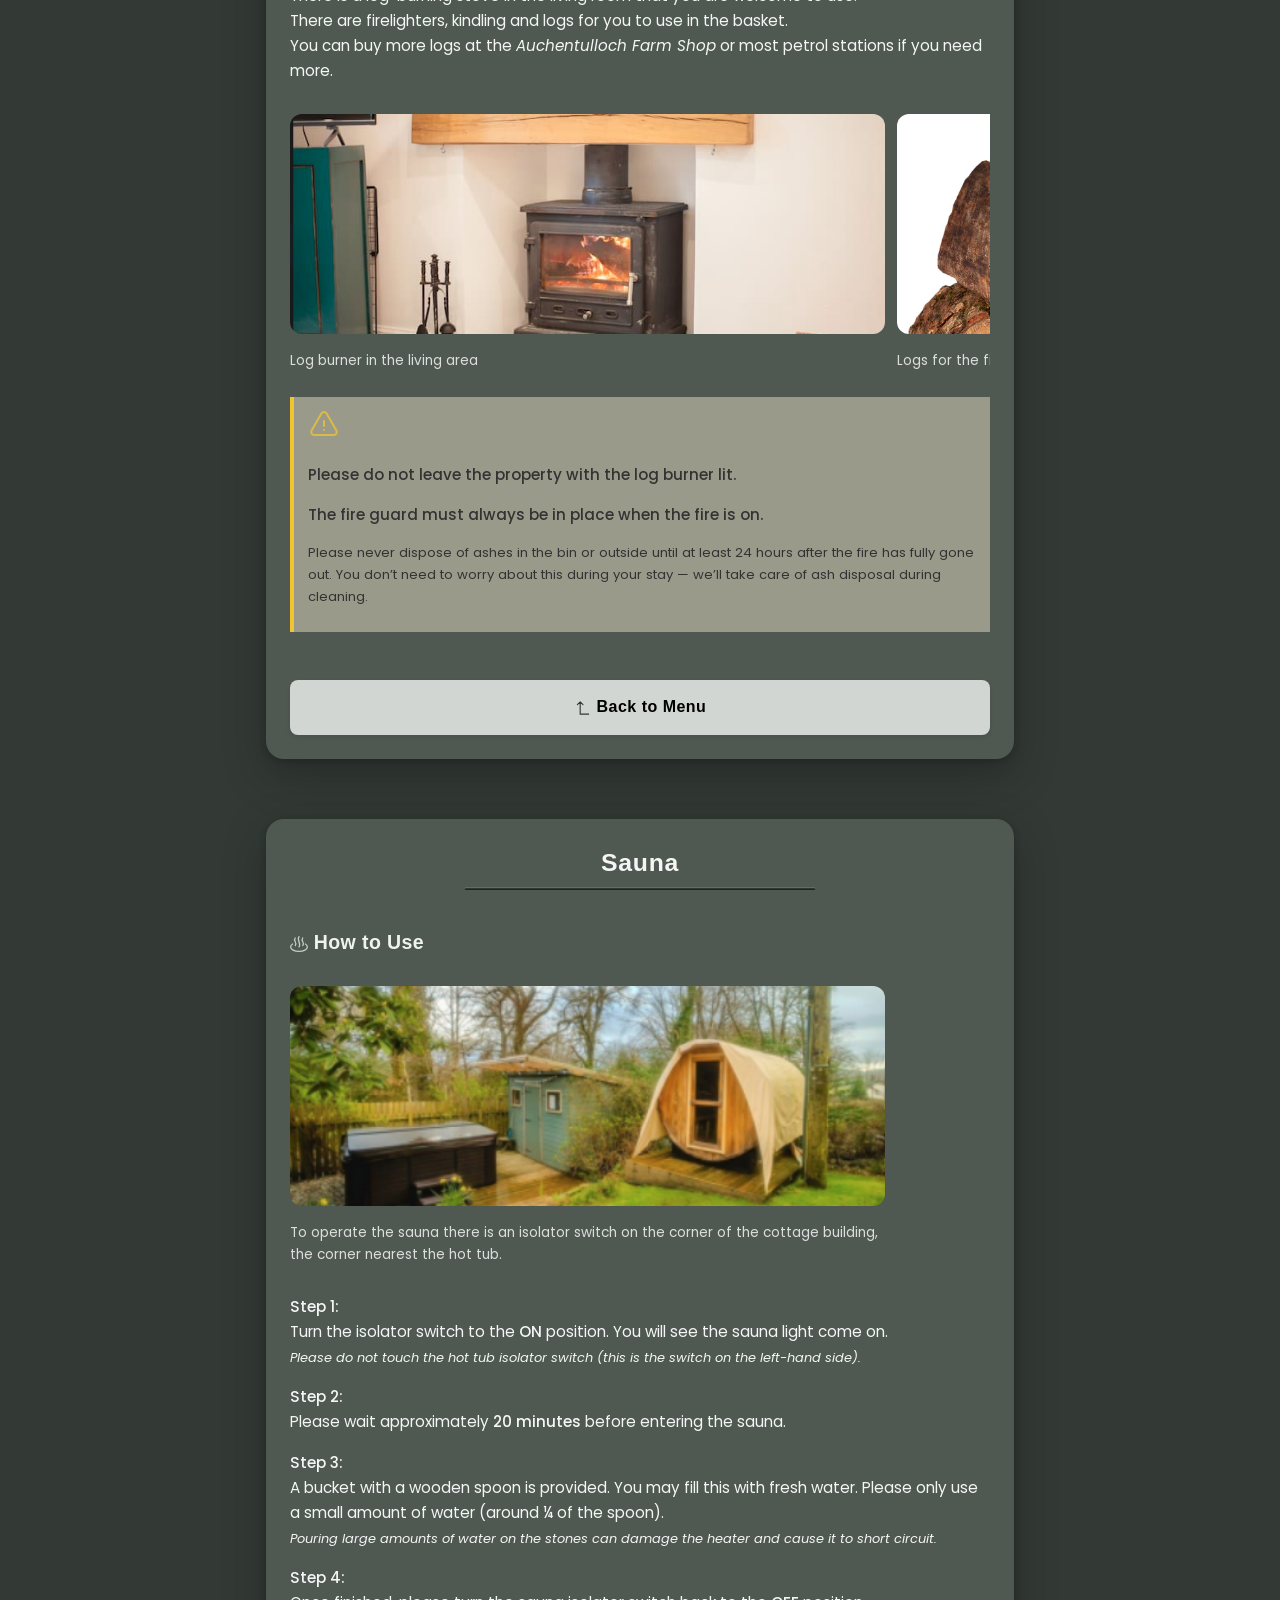
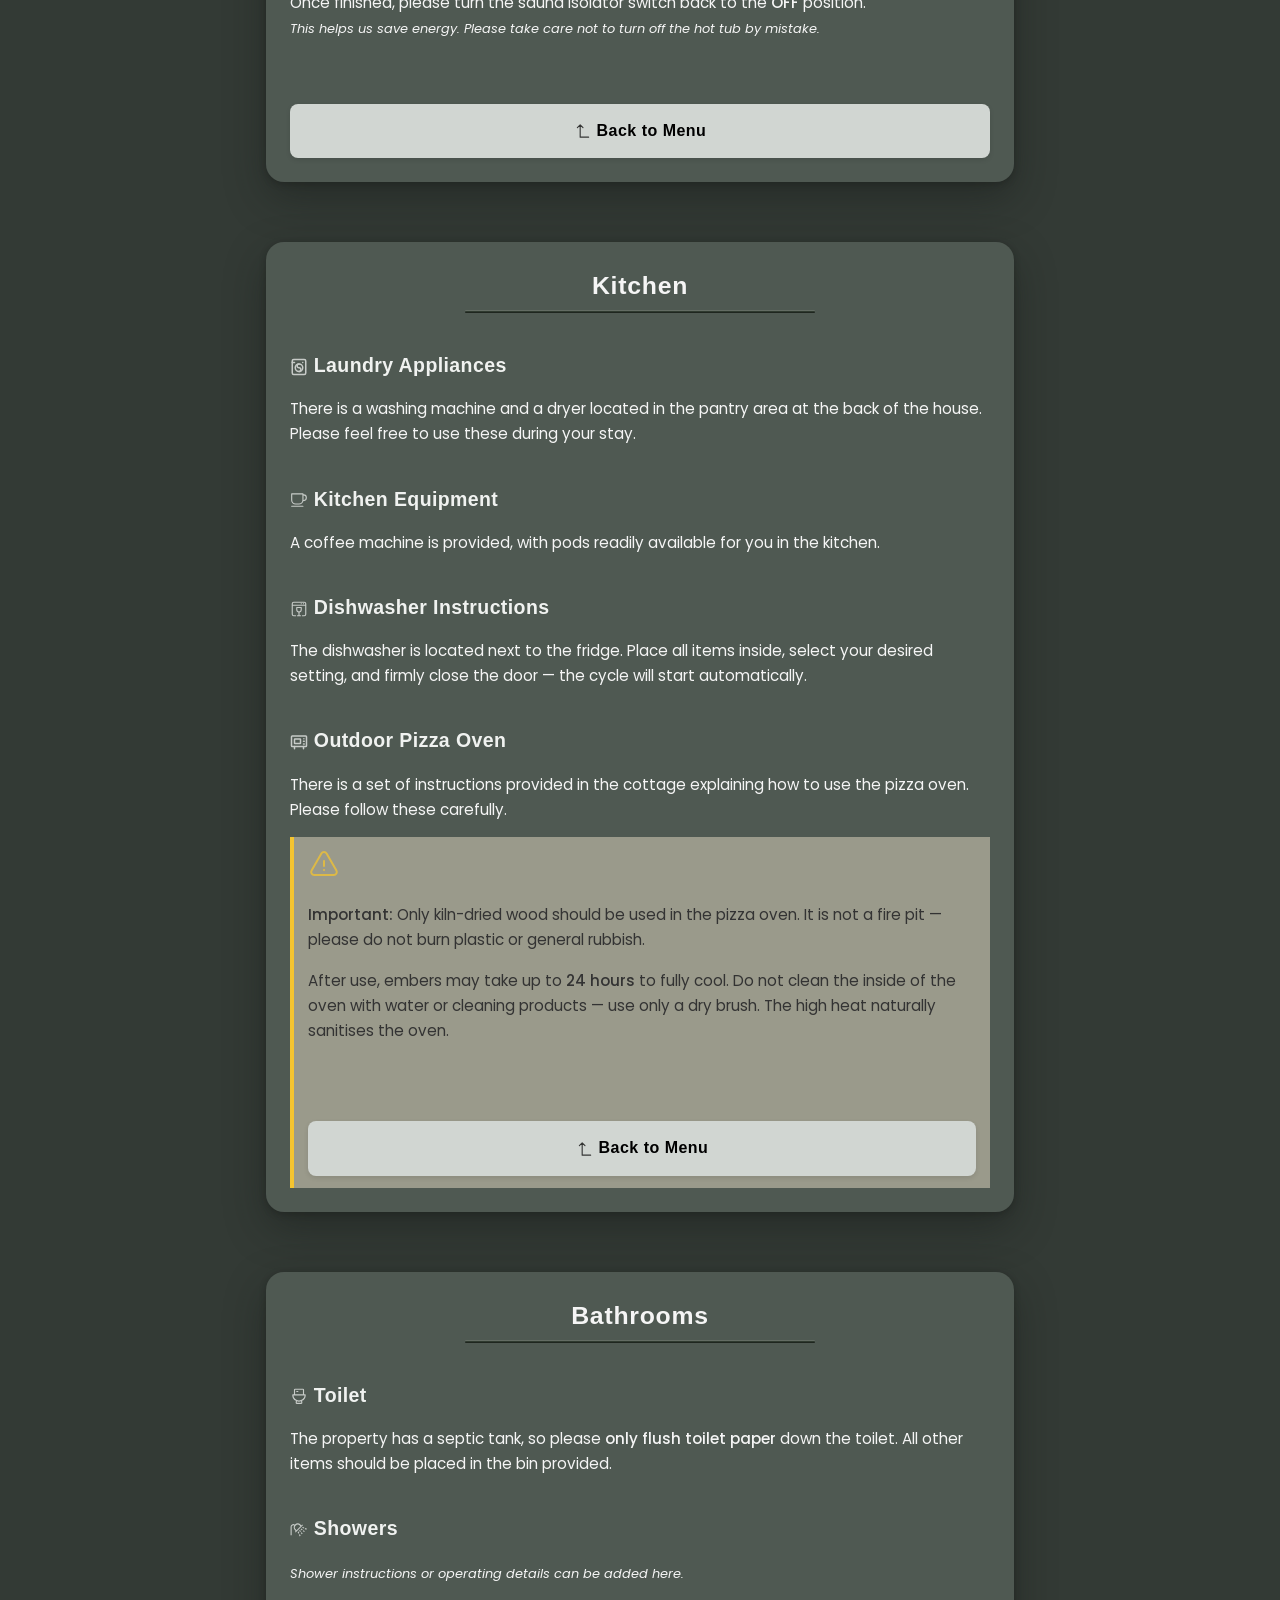
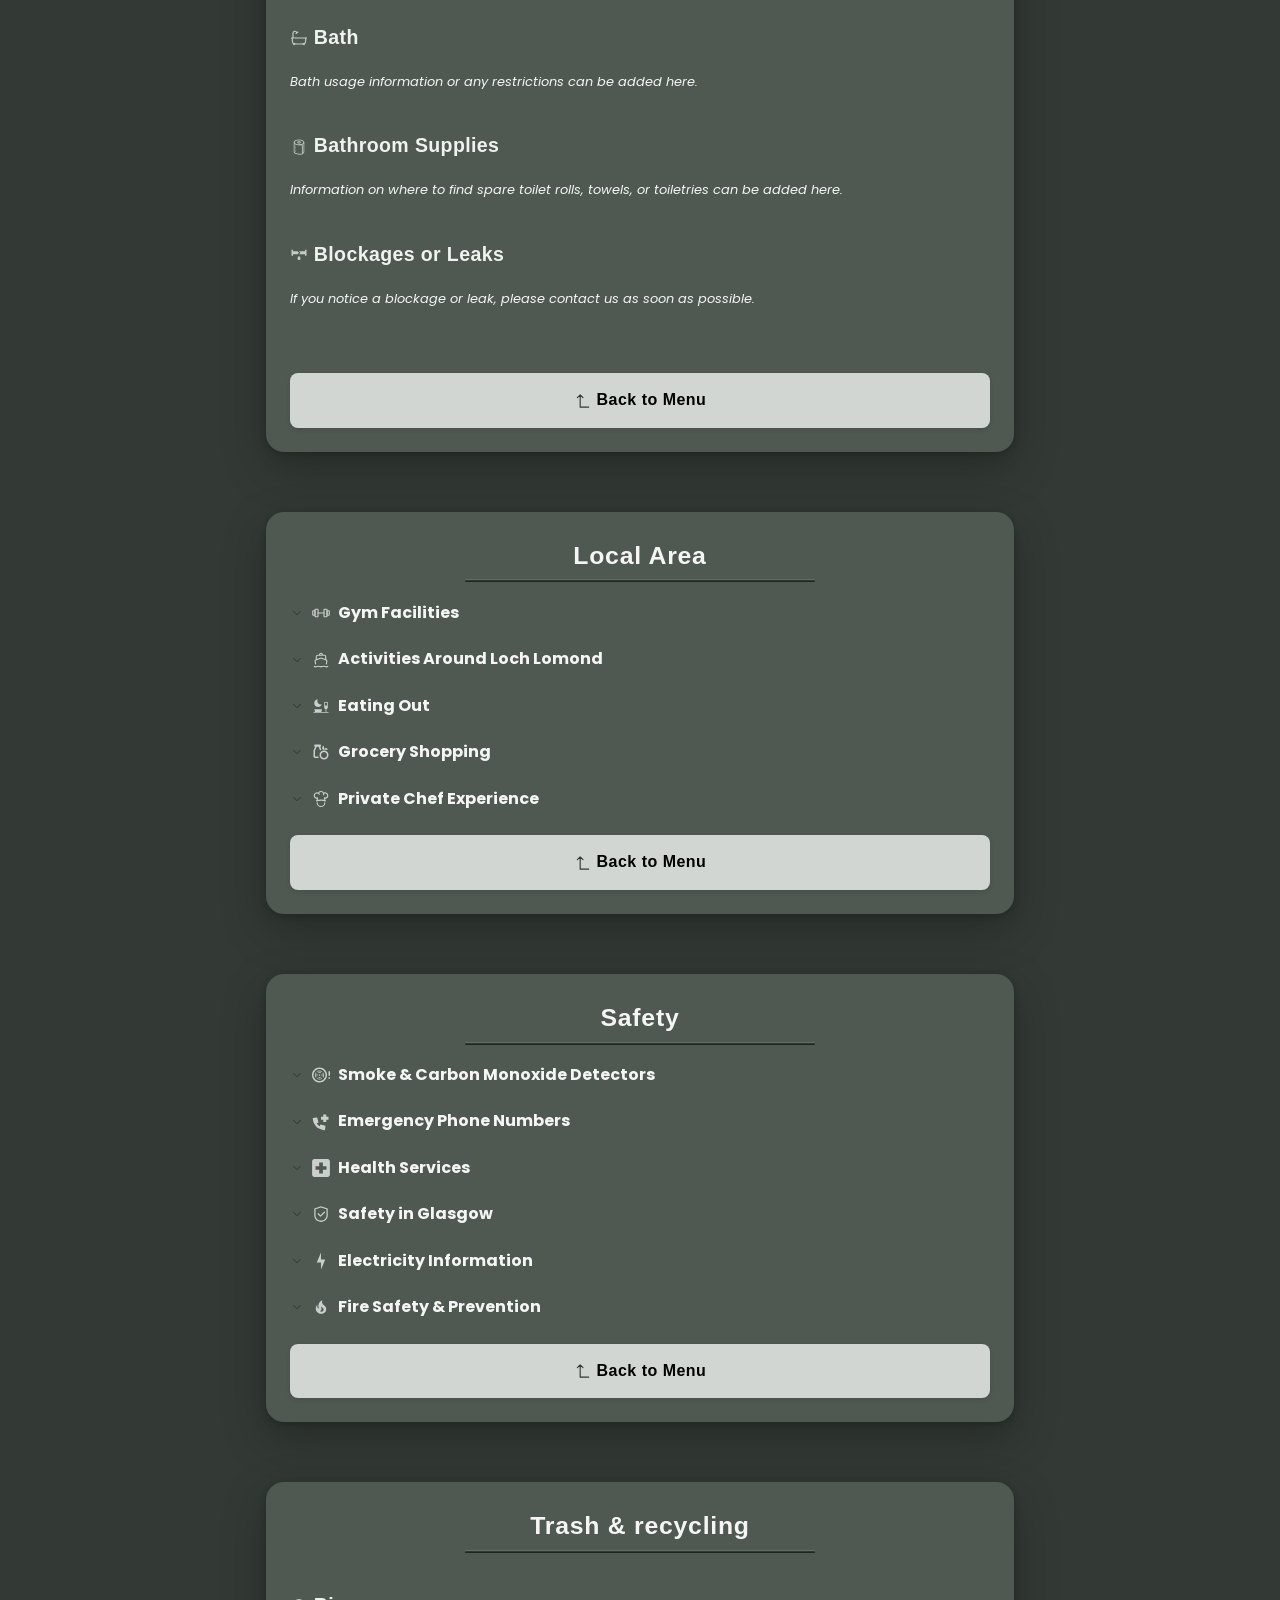
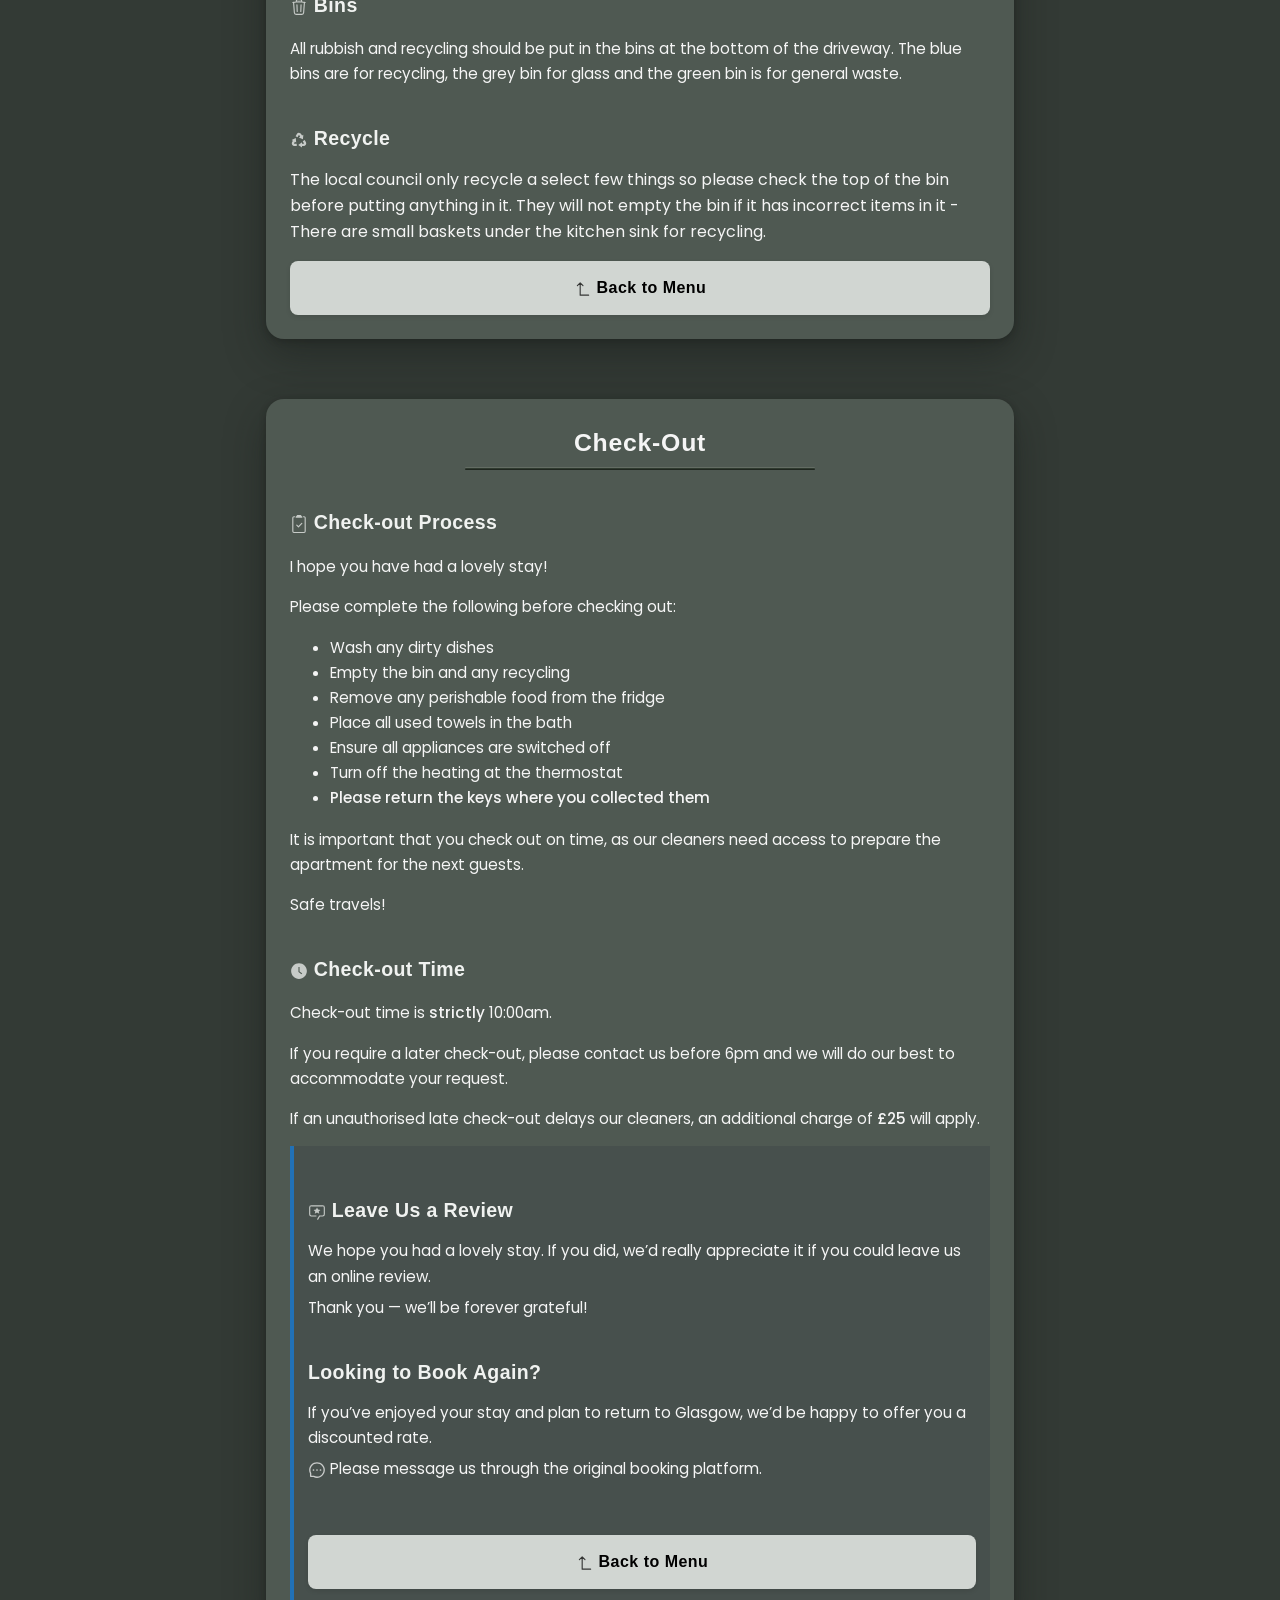
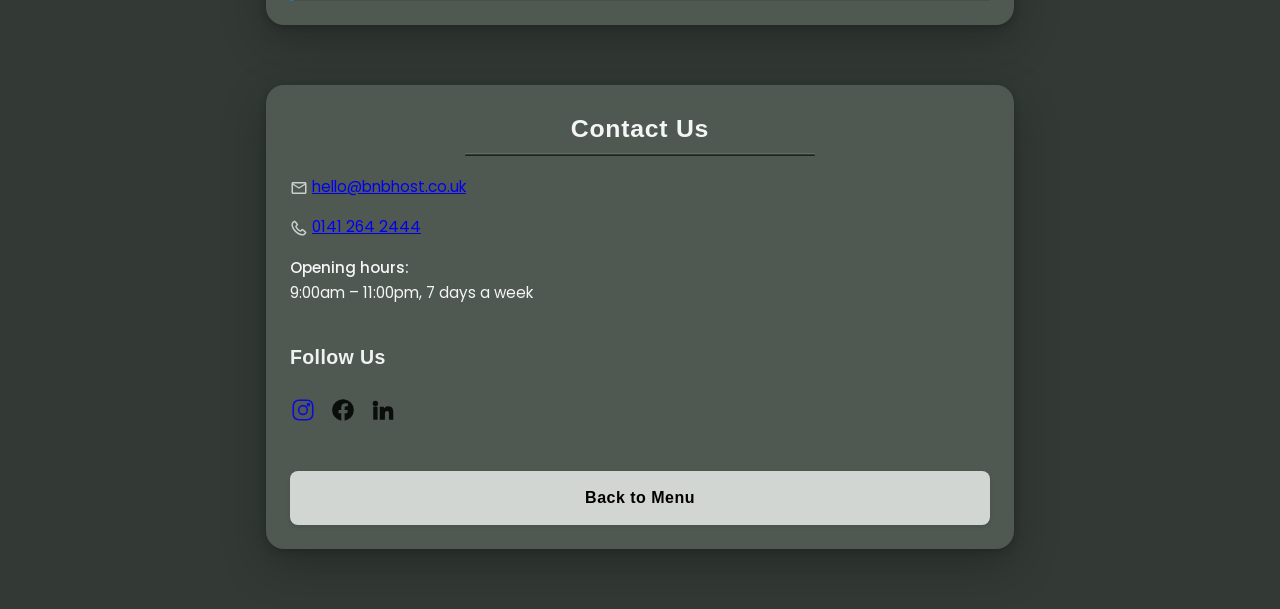
==== commit 18a16eff: "Update index.html" ====
--- a/index.html
+++ b/index.html
@@ -212,7 +212,7 @@
 <strong>ID:</strong> <span data-content="wifi.id">OakbankGuest</span>
 </p>
   <p>
-<strong>ID:</strong> <span data-content="wifi.password">OakbankGuest</span>
+<strong>Password:</strong> <span data-content="wifi.password">Oakbank2021</span>
 </p>
   
 
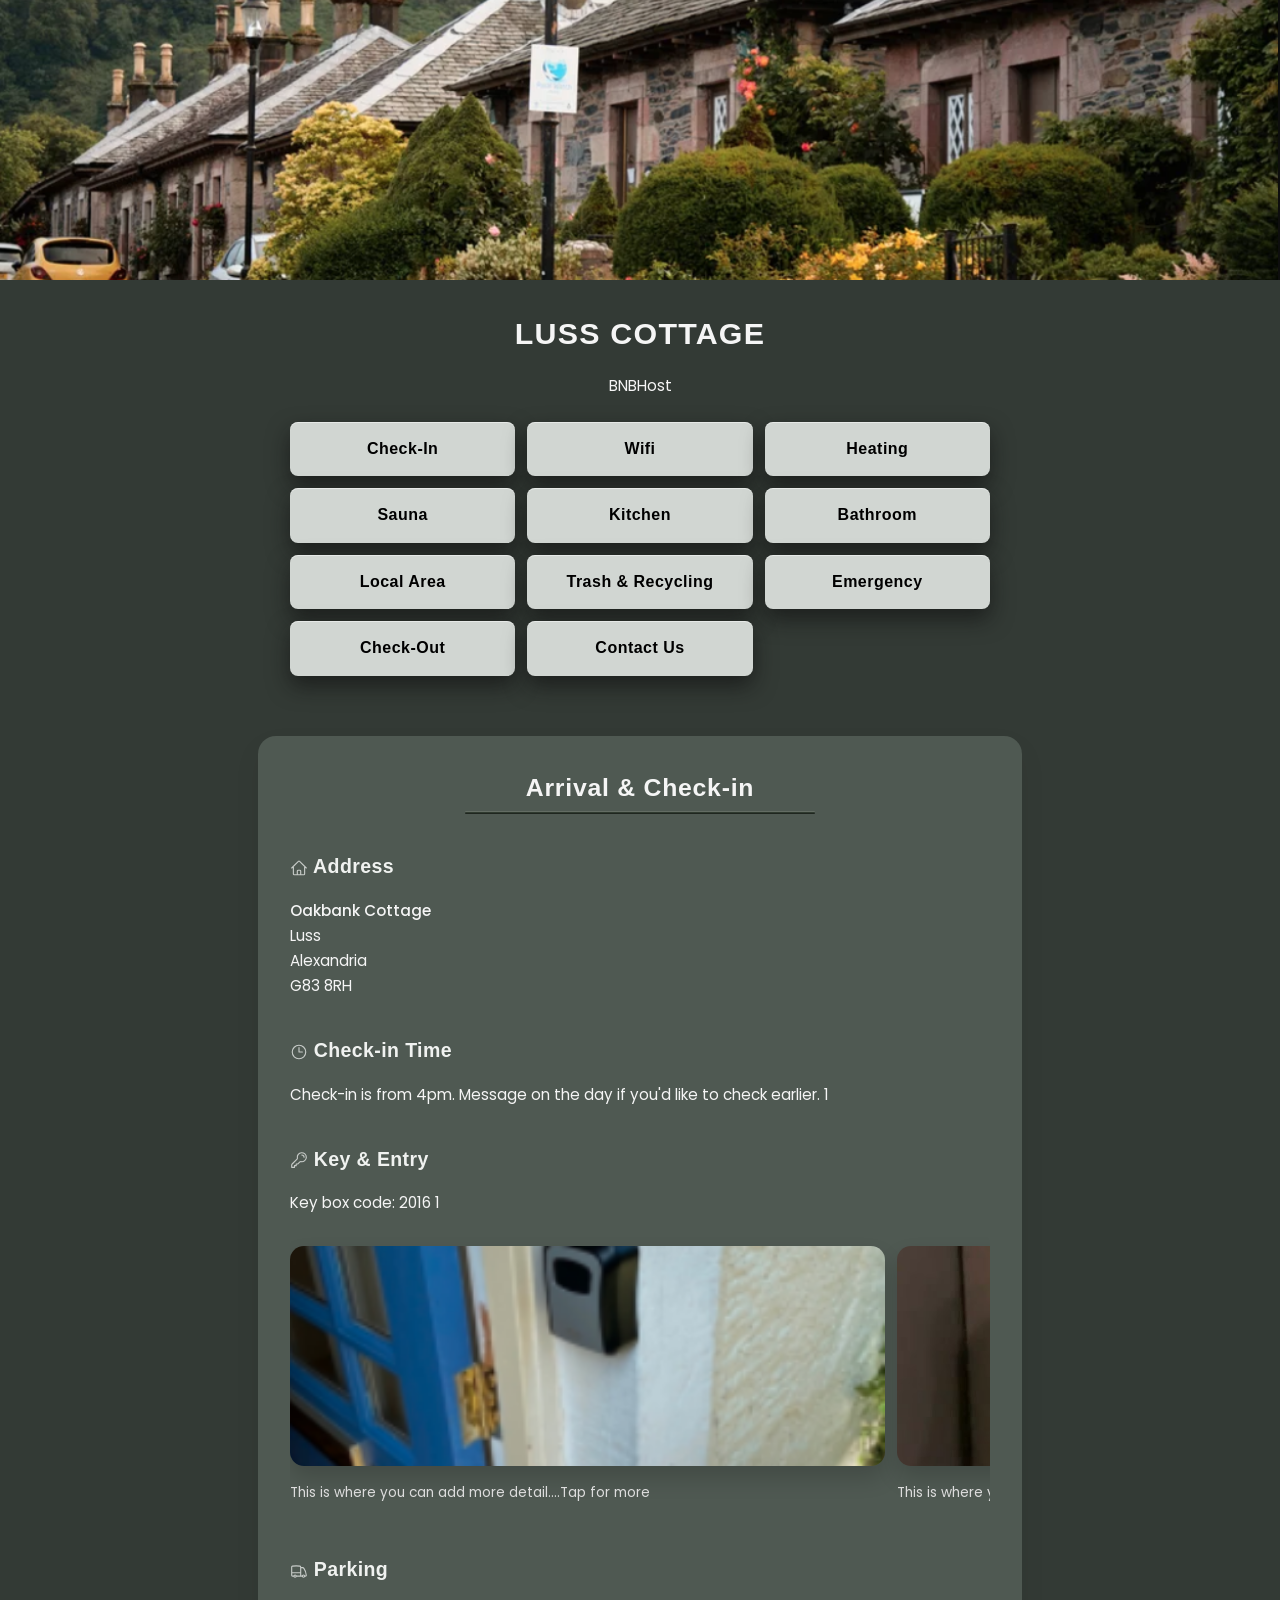
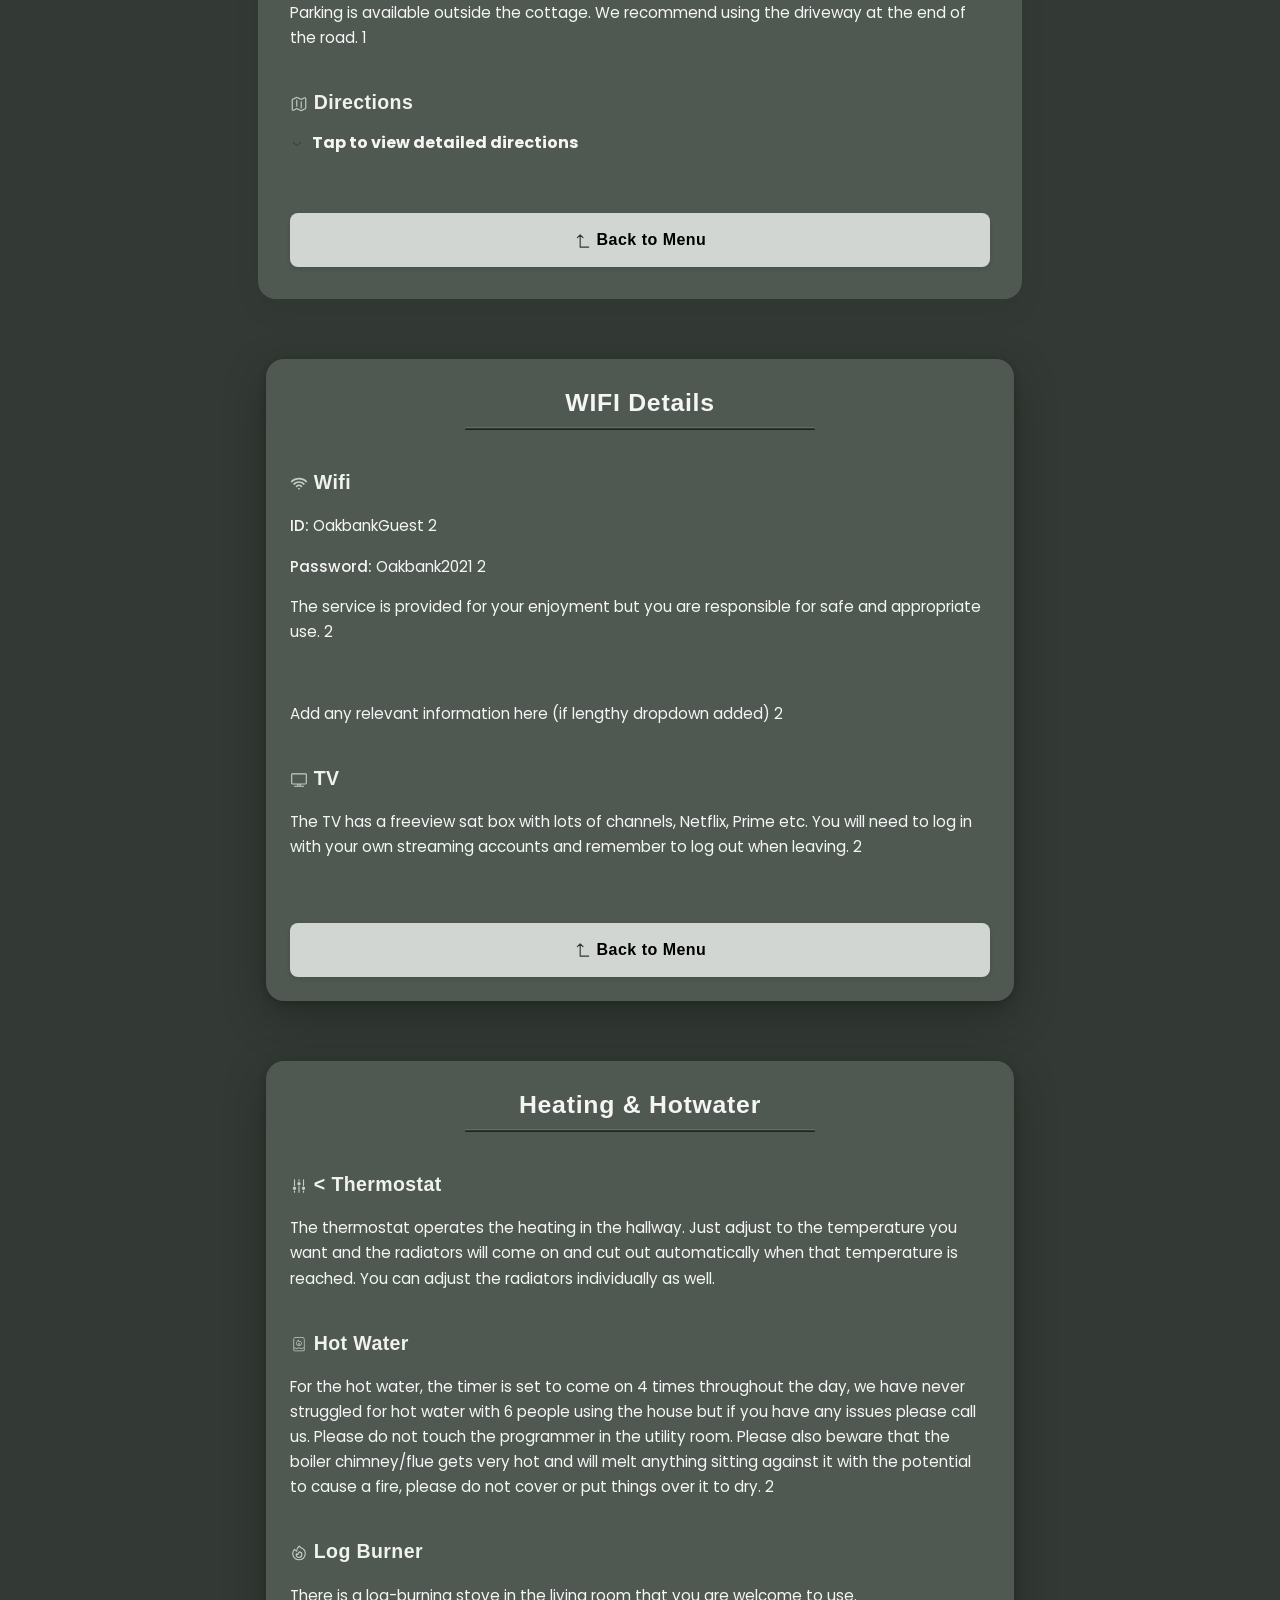
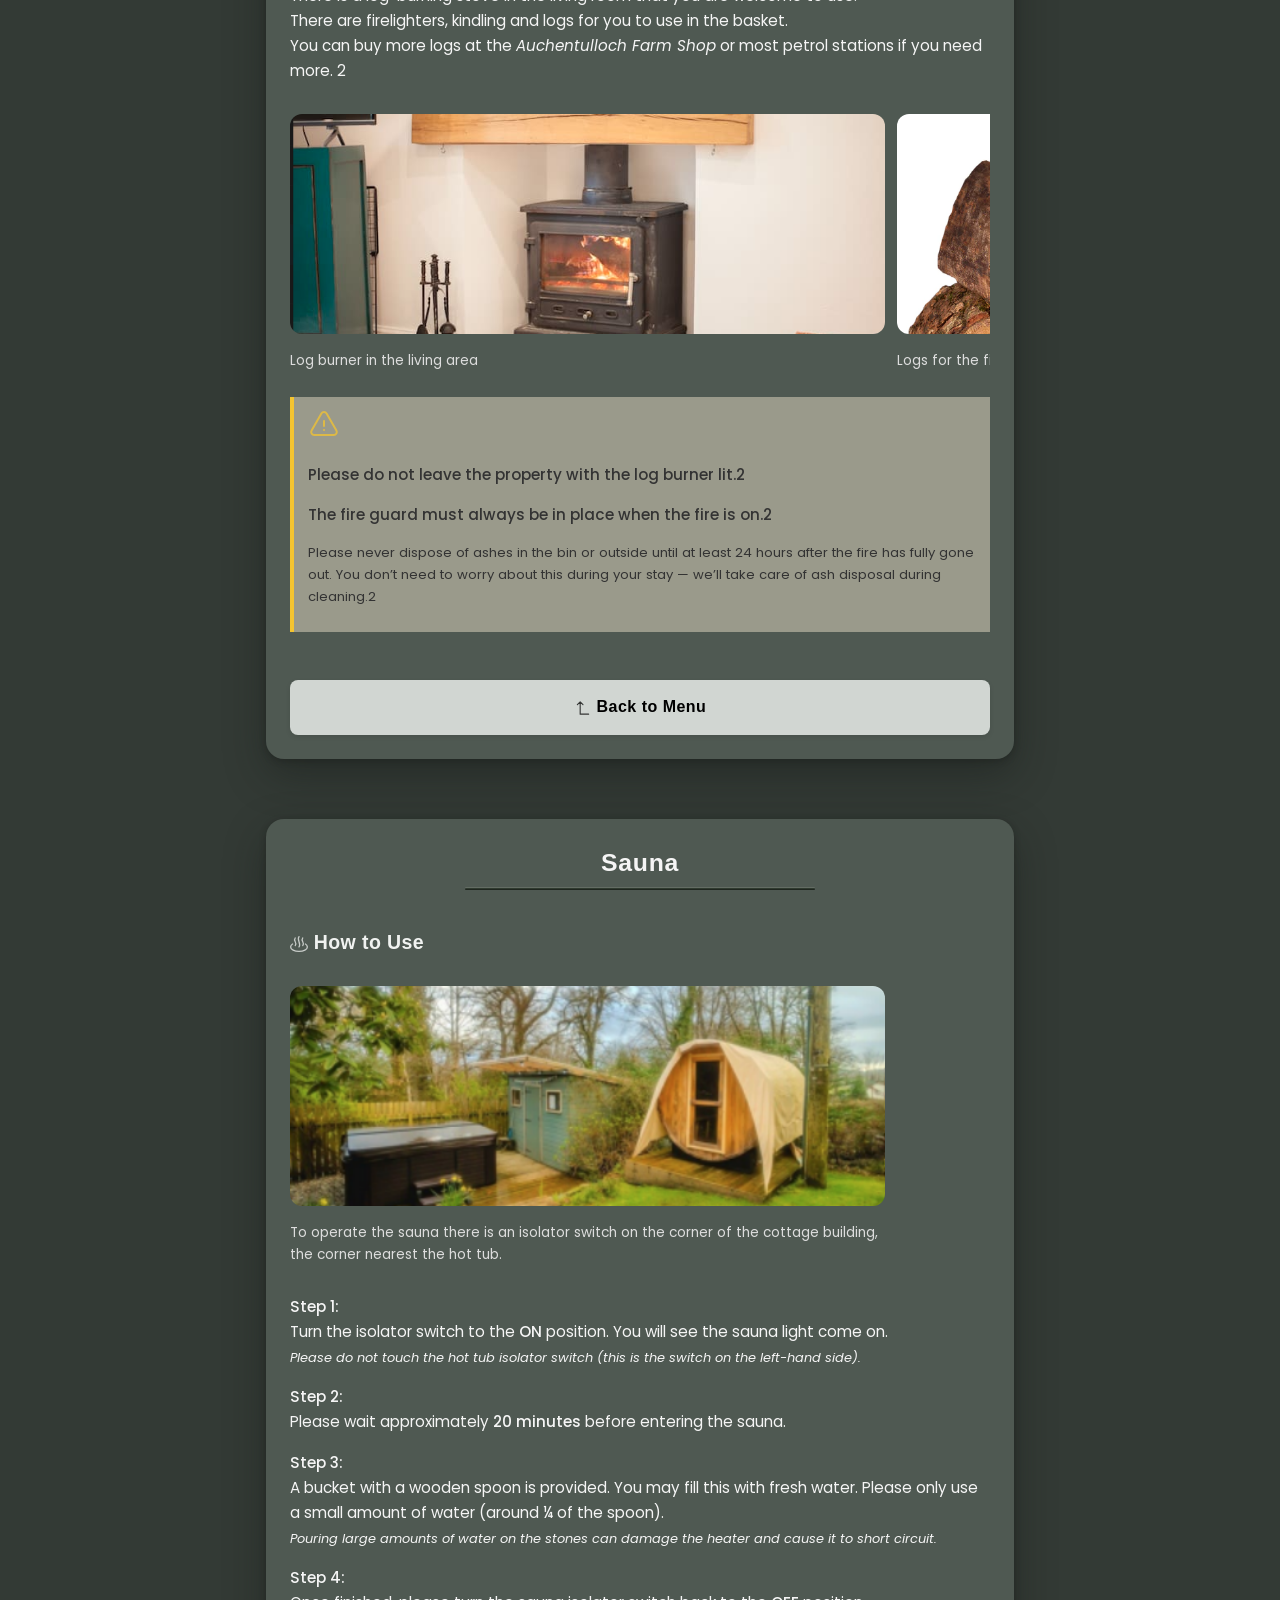
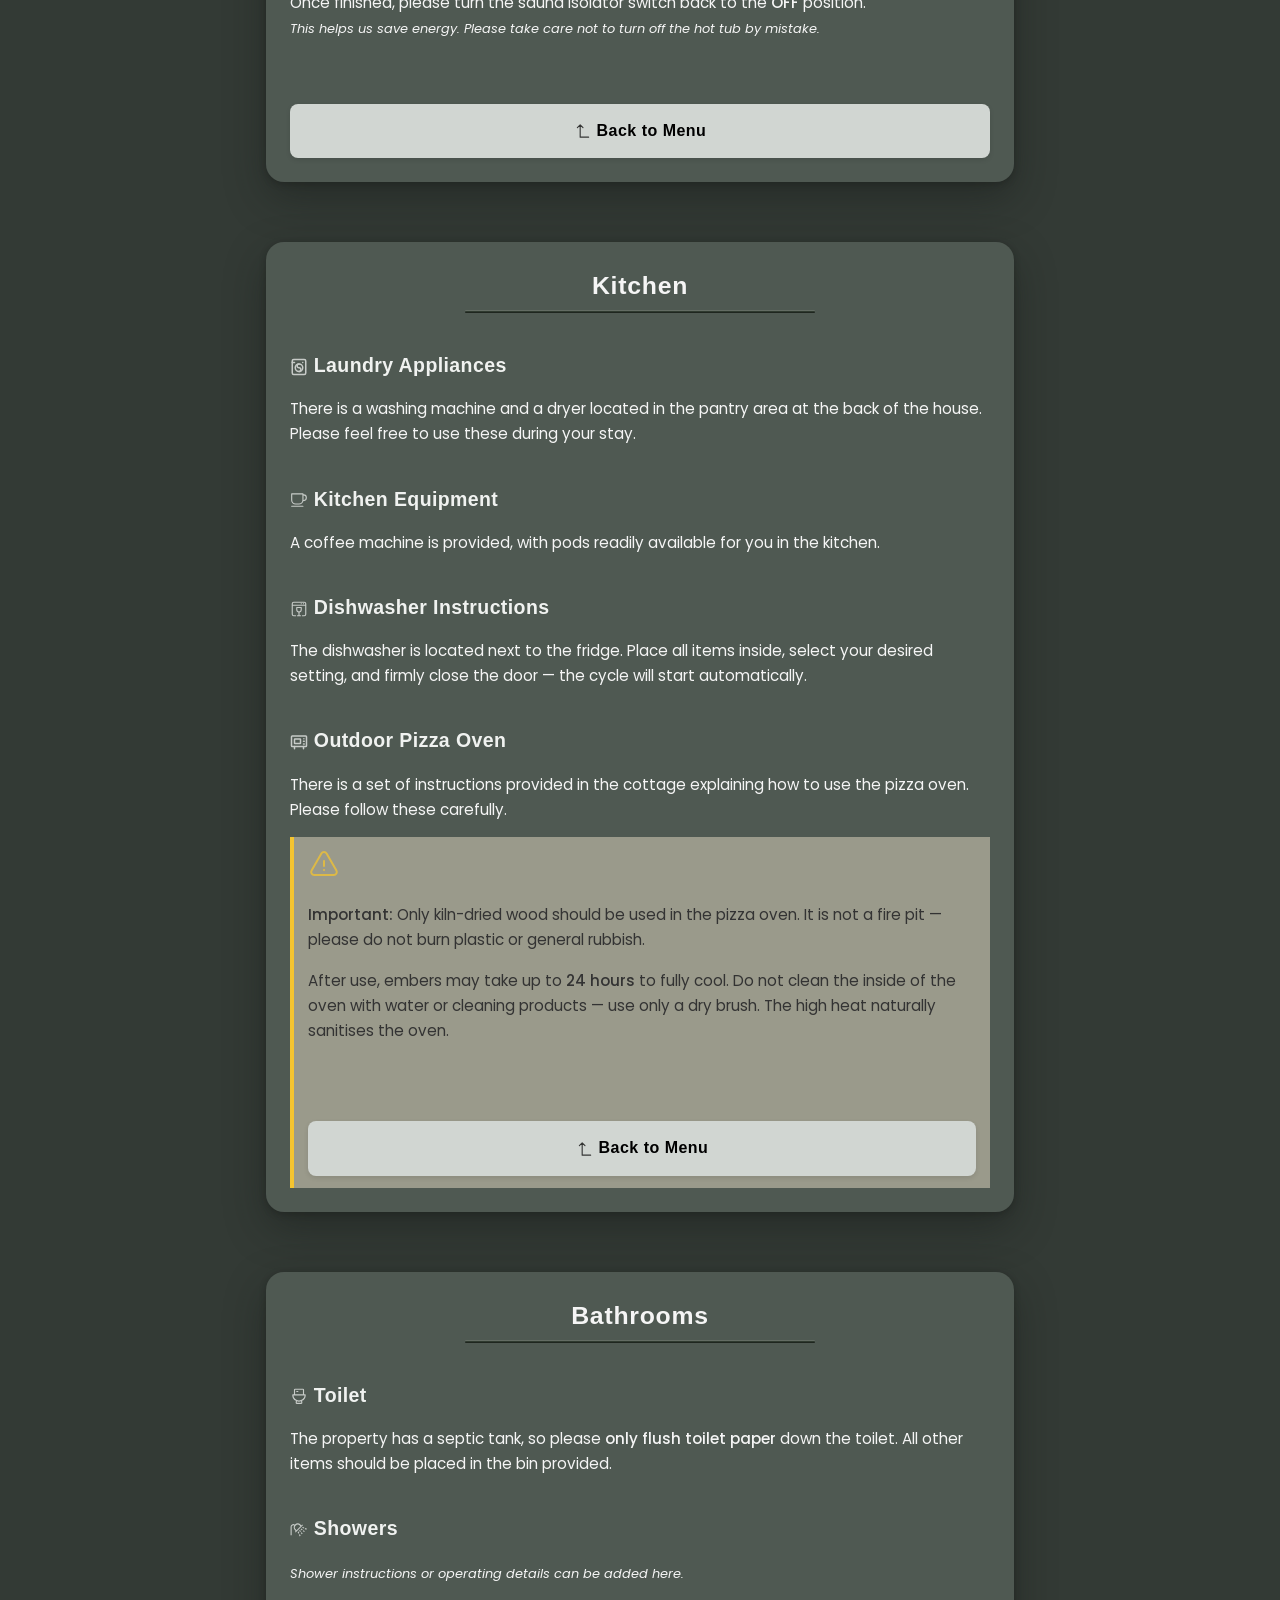
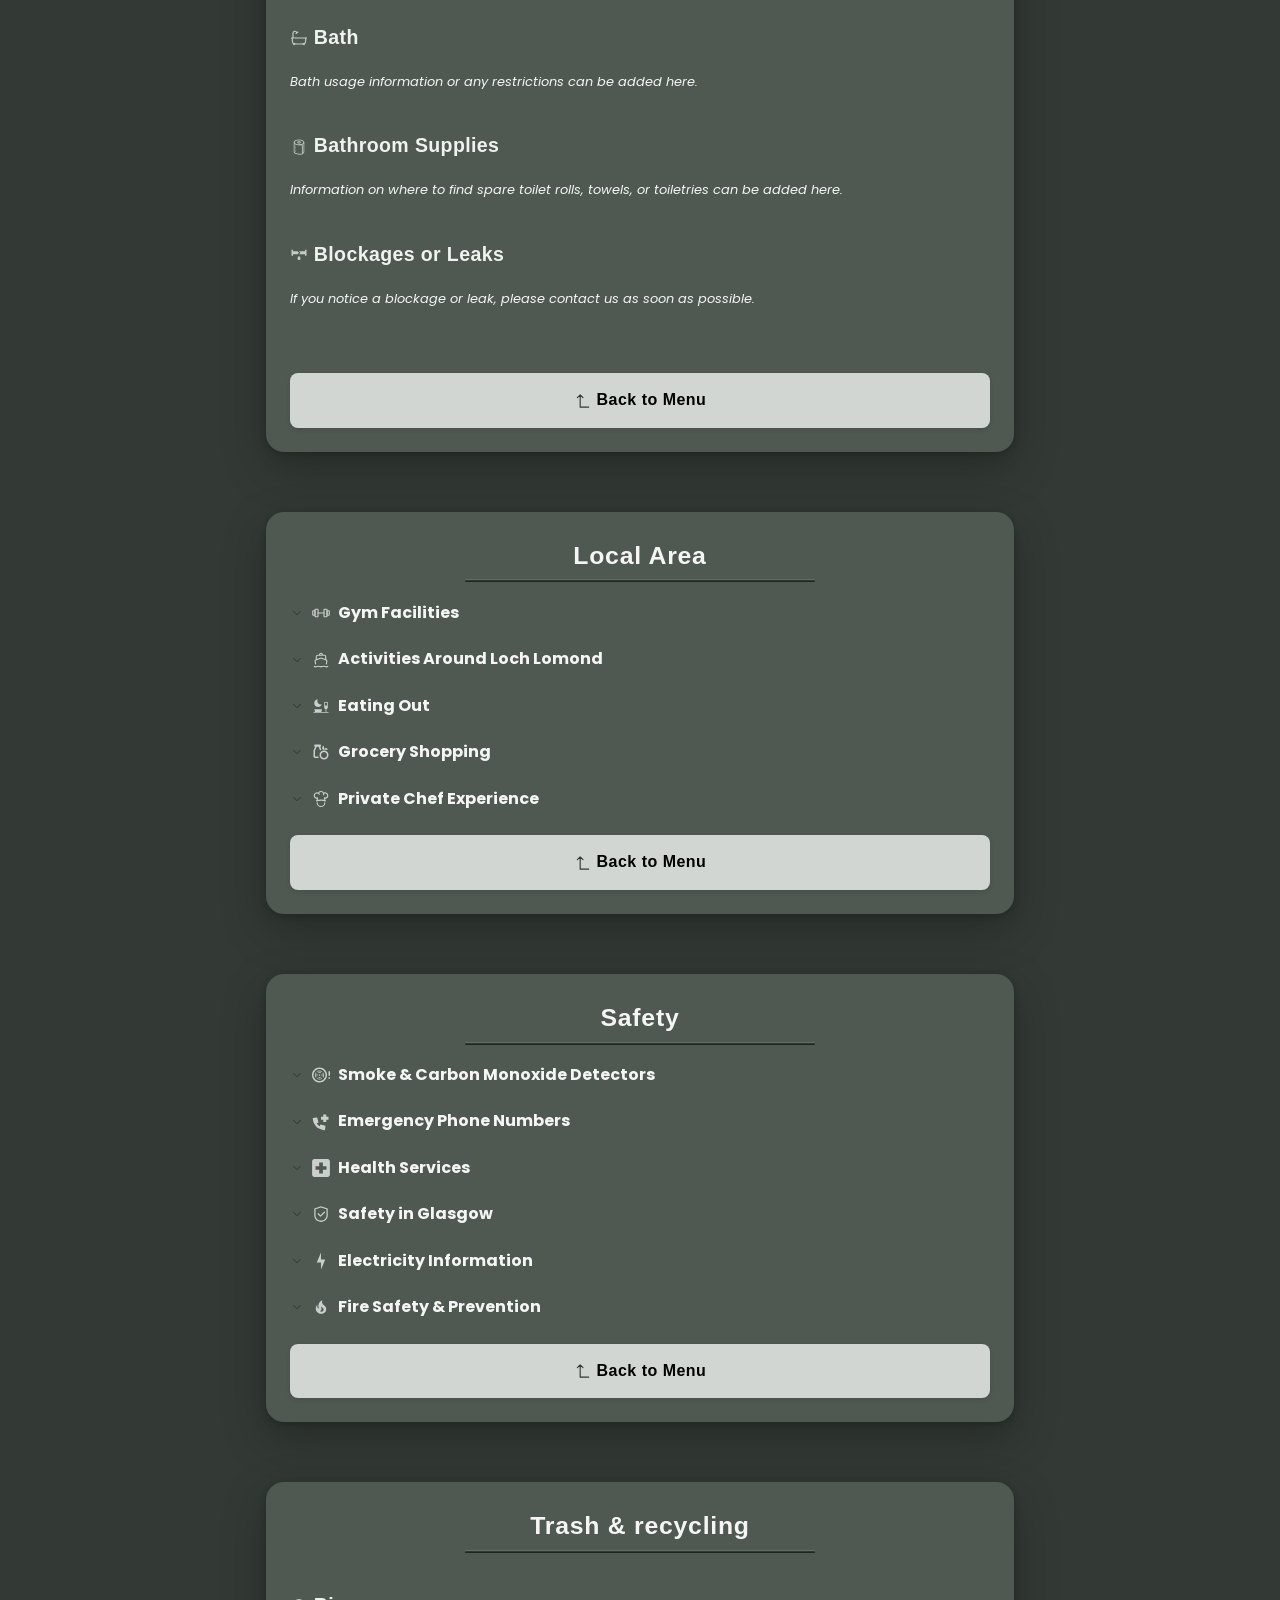
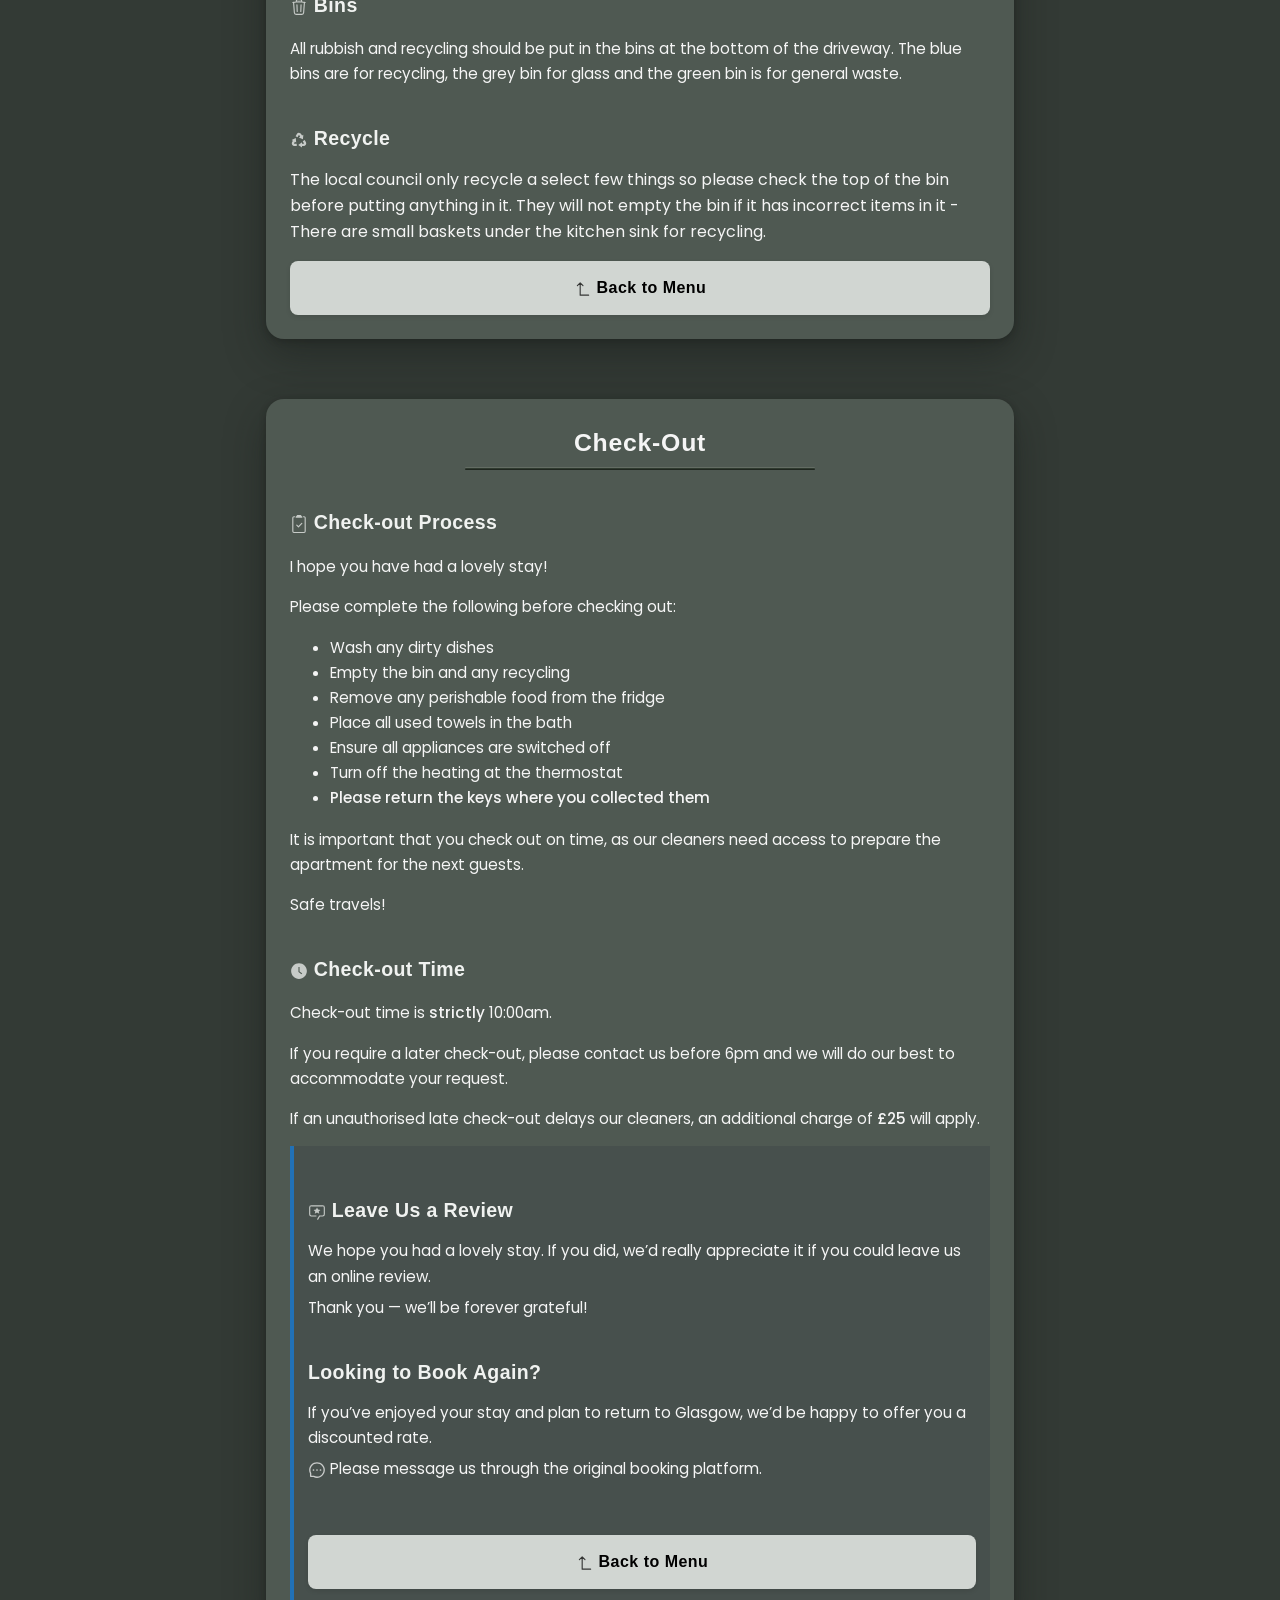
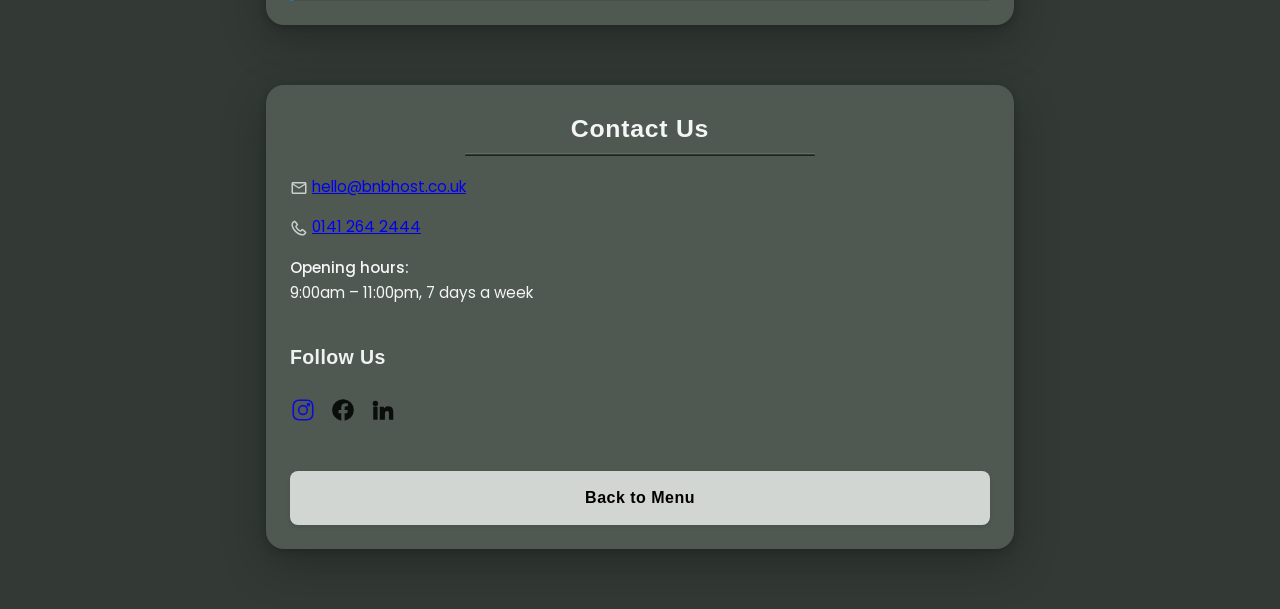
==== commit 5b608a9f: "Update index.html" ====
--- a/index.html
+++ b/index.html
@@ -249,8 +249,10 @@
       <svg xmlns="http://www.w3.org/2000/svg" viewBox="0 0 24 24" fill="currentColor" class="icon">
   <path d="M6 12a.75.75 0 0 1-.75-.75v-7.5a.75.75 0 1 1 1.5 0v7.5A.75.75 0 0 1 6 12ZM18 12a.75.75 0 0 1-.75-.75v-7.5a.75.75 0 0 1 1.5 0v7.5A.75.75 0 0 1 18 12ZM6.75 20.25v-1.5a.75.75 0 0 0-1.5 0v1.5a.75.75 0 0 0 1.5 0ZM18.75 18.75v1.5a.75.75 0 0 1-1.5 0v-1.5a.75.75 0 0 1 1.5 0ZM12.75 5.25v-1.5a.75.75 0 0 0-1.5 0v1.5a.75.75 0 0 0 1.5 0ZM12 21a.75.75 0 0 1-.75-.75v-7.5a.75.75 0 0 1 1.5 0v7.5A.75.75 0 0 1 12 21ZM3.75 15a2.25 2.25 0 1 0 4.5 0 2.25 2.25 0 0 0-4.5 0ZM12 11.25a2.25 2.25 0 1 1 0-4.5 2.25 2.25 0 0 1 0 4.5ZM15.75 15a2.25 2.25 0 1 0 4.5 0 2.25 2.25 0 0 0-4.5 0Z" />
 </svg>
-
-      Thermostat </h3> <p> The thermostat operates the heating in the hallway. Just adjust to the temperature you
+<
+      Thermostat </h3> 
+      <p data-content="heating.thermostat">
+      The thermostat operates the heating in the hallway. Just adjust to the temperature you
 want and the radiators will come on and cut out automatically when that temperature is
 reached. You can adjust the radiators individually as well.
     </p>
@@ -258,12 +260,12 @@
       <svg class="icon" xmlns="http://www.w3.org/2000/svg" viewBox="0 0 24 24"> <title>water-heater-outline</title> <path fill="currentColor" d="M9.185 11.044q0 .667.297 1.252t.828.96q-.039-.077-.049-.154q-.009-.077-.009-.173q.012-.32.142-.607t.375-.526L12 10.577l1.244 1.225q.245.239.366.523q.12.285.132.604q0 .096-.01.173q-.009.077-.047.154q.525-.375.833-.954q.309-.579.309-1.246q0-.571-.198-1.076t-.594-.919q-.237.145-.505.23q-.268.084-.55.084q-.73 0-1.307-.473t-.71-1.193q-.415.358-.751.763q-.337.405-.563.828t-.345.861t-.12.883m2.816.787l-.617.598q-.12.119-.186.267t-.066.331q0 .365.252.602t.617.237t.617-.237t.252-.602q0-.183-.066-.33q-.066-.149-.186-.268zm-.192-5.792v1.303q0 .483.348.819t.83.335q.237 0 .433-.095t.372-.282l.194-.23q.813.498 1.27 1.35t.457 1.817q0 1.558-1.077 2.626T12 14.75t-2.629-1.071T8.3 11.05q0-1.502.966-2.82q.965-1.316 2.542-2.191M6.116 21.5q-.672 0-1.144-.472T4.5 19.885V6q0-1.458 1.021-2.479T8 2.5h8q1.458 0 2.479 1.021T19.5 6v13.885q0 .67-.472 1.143q-.472.472-1.143.472zm-.616-4v2.385q0 .269.173.442t.443.173h11.769q.269 0 .442-.173t.173-.443V17.5q-1.327 0-1.825.5T15 18.5q-1.196 0-1.609-.5T12 17.5t-1.391.5T9 18.5q-1.177 0-1.638-.5T5.5 17.5m3.5 0q.979 0 1.391-.5T12 16.5q1.216 0 1.656.5t1.344.5q.885 0 1.383-.5t2.117-.5V6q0-1.036-.732-1.768T16 3.5H8q-1.036 0-1.768.732T5.5 6v10.5q1.6 0 2.07.5t1.43.5"/> </svg>
 
       Hot Water </h3>
-
-    <p>For the hot water, the timer is set to come on 4 times throughout the day, we have
+<p data-content="heating.hotwater">
+For the hot water, the timer is set to come on 4 times throughout the day, we have
 never struggled for hot water with 6 people using the house but if you have any issues
 please call us. Please do not touch the programmer in the utility room. Please also
 beware that the boiler chimney/flue gets very hot and will melt anything sitting against it
-with the potential to cause a fire, please do not cover or put things over it to dry.</p>
+with the potential to cause a fire, please do not cover or put things over it to dry. 2</p>
 
       <h3><svg xmlns="http://www.w3.org/2000/svg" fill="none" viewBox="0 0 24 24" stroke-width="1.5" stroke="currentColor" class="icon">
   <path stroke-linecap="round" stroke-linejoin="round" d="M15.362 5.214A8.252 8.252 0 0 1 12 21 8.25 8.25 0 0 1 6.038 7.047 8.287 8.287 0 0 0 9 9.601a8.983 8.983 0 0 1 3.361-6.867 8.21 8.21 0 0 0 3 2.48Z" />
@@ -272,14 +274,14 @@
 
 Log Burner </h3>
 
-
-     <p> There is a log-burning stove in the living room that you are welcome to use.<br> There
+<p data-content="heating.logburner">
+      There is a log-burning stove in the living room that you are welcome to use.<br> There
 are firelighters, kindling and logs for you to use in the basket.<br>
 
 
 
 You can buy more logs at the <em>Auchentulloch Farm Shop</em> or most petrol stations if you
-need more.</p>
+need more. 2</p>
 
 <div class="carousel">
   <figure>
@@ -315,16 +317,17 @@
     <path stroke-linecap="round" stroke-linejoin="round"
           d="M12 9v3.75m-9.303 3.376c-.866 1.5.217 3.374 1.948 3.374h14.71c1.73 0 2.813-1.874 1.948-3.374L13.949 3.378c-.866-1.5-3.032-1.5-3.898 0L2.697 16.126ZM12 15.75h.007v.008H12v-.008Z" />
   </svg>
-
-  <p><strong>Please do not leave the property with the log burner lit.</strong></p>
-
-  <p><strong>The fire guard must always be in place when the fire is on.</strong></p>
-
-  <p class="small-text">
-    Please never dispose of ashes in the bin or outside until at least 24 hours after the fire
-    has fully gone out. You don’t need to worry about this during your stay — we’ll take care of
-    ash disposal during cleaning.
-  </p>
+<p data-content="heating.warning1">
+  <strong>Please do not leave the property with the log burner lit.2</strong></p>
+
+<p data-content="heating.warning2">
+  <strong>The fire guard must always be in place when the fire is on.2</strong></p>
+
+<p class="small-text" data-content="heating.warning3">
+Please never dispose of ashes in the bin or outside until at least 24 hours after the fire
+has fully gone out. You don’t need to worry about this during your stay — we’ll take care of
+ash disposal during cleaning.2
+</p>
 </div>
    <div class="spacer"></div>
 
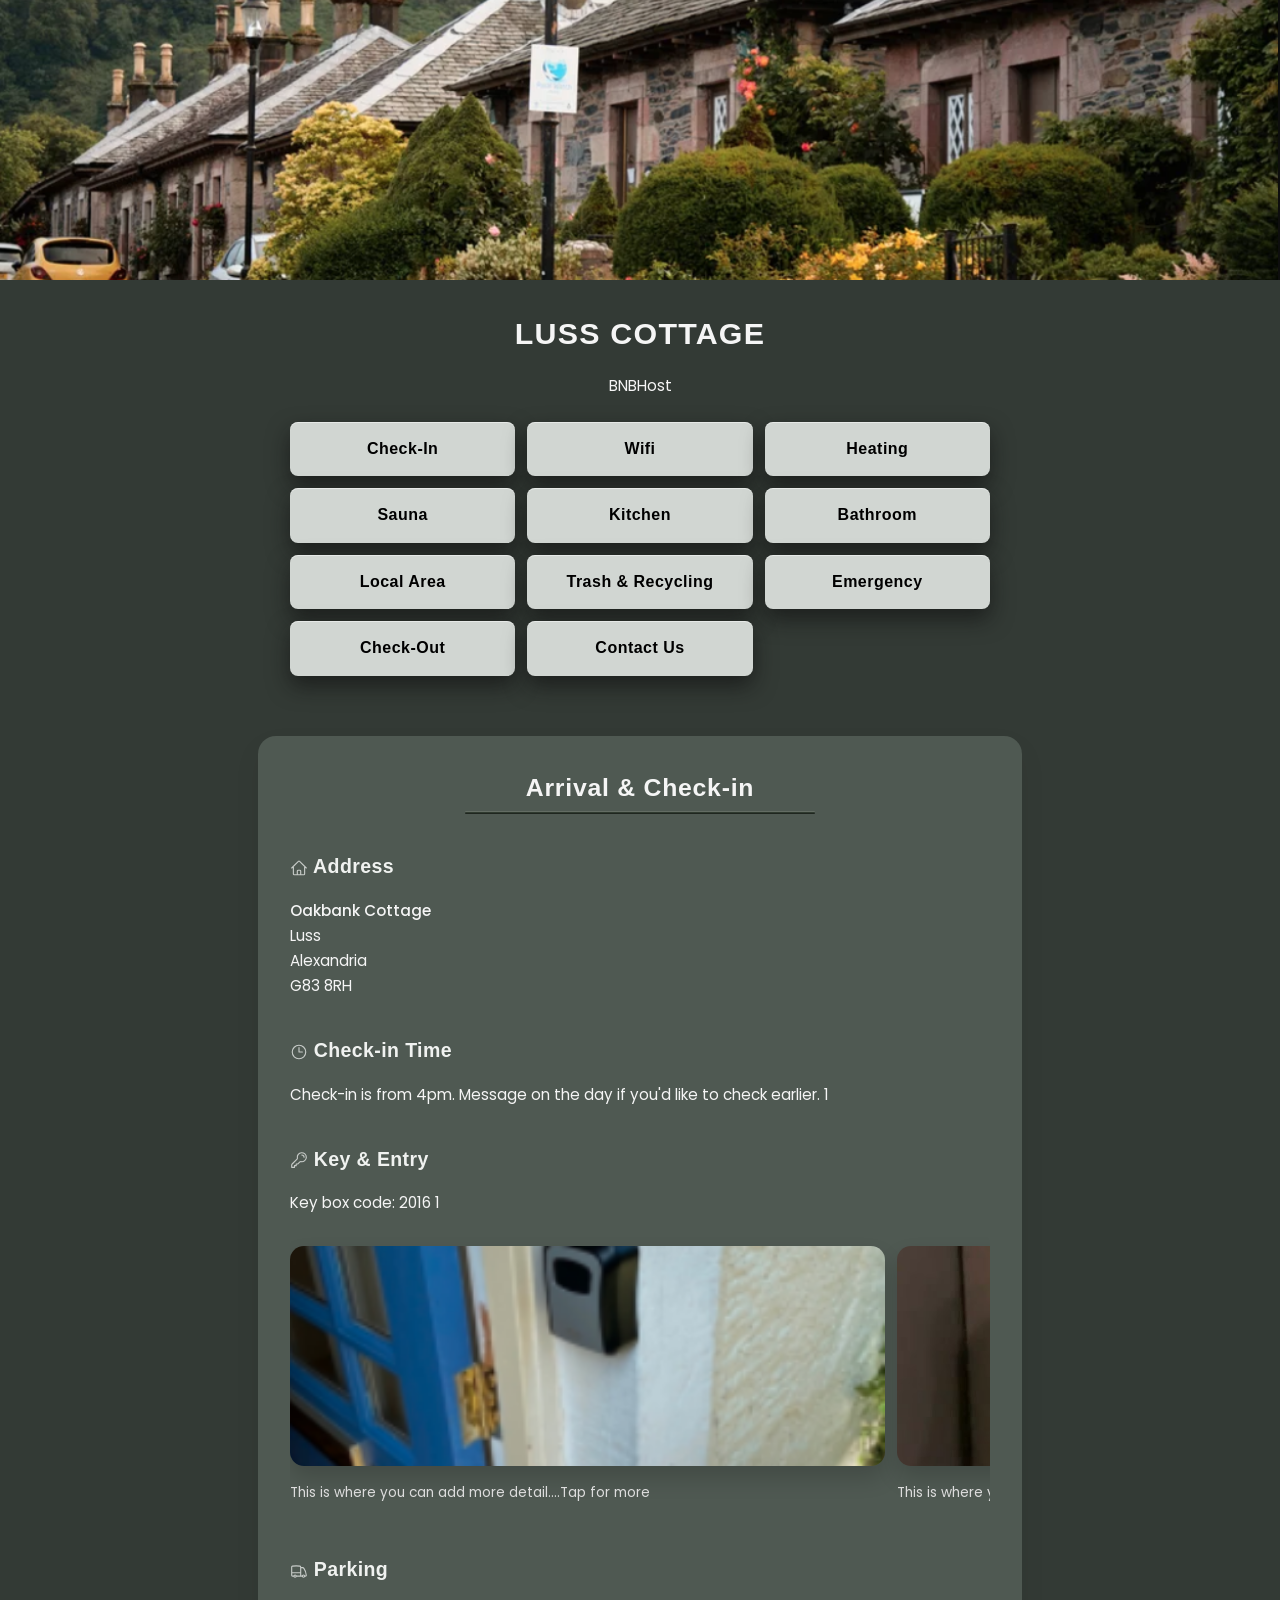
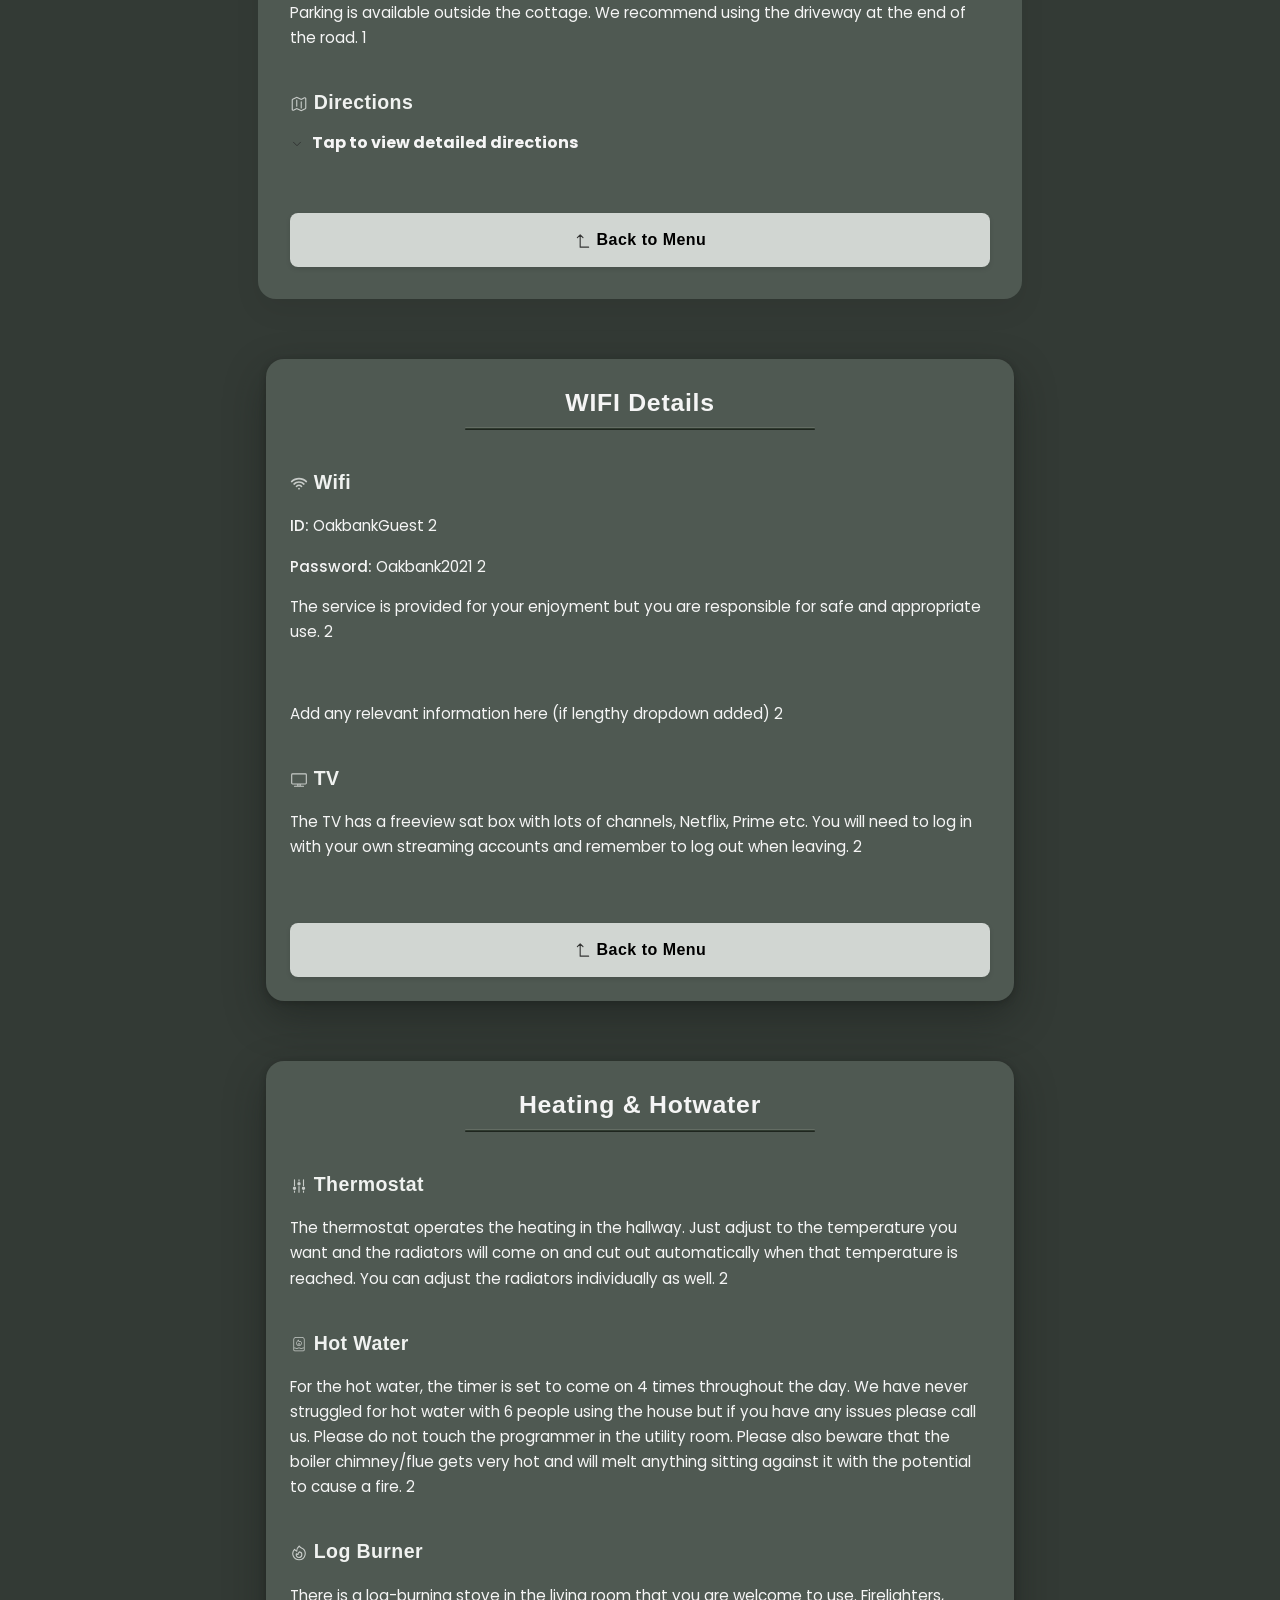
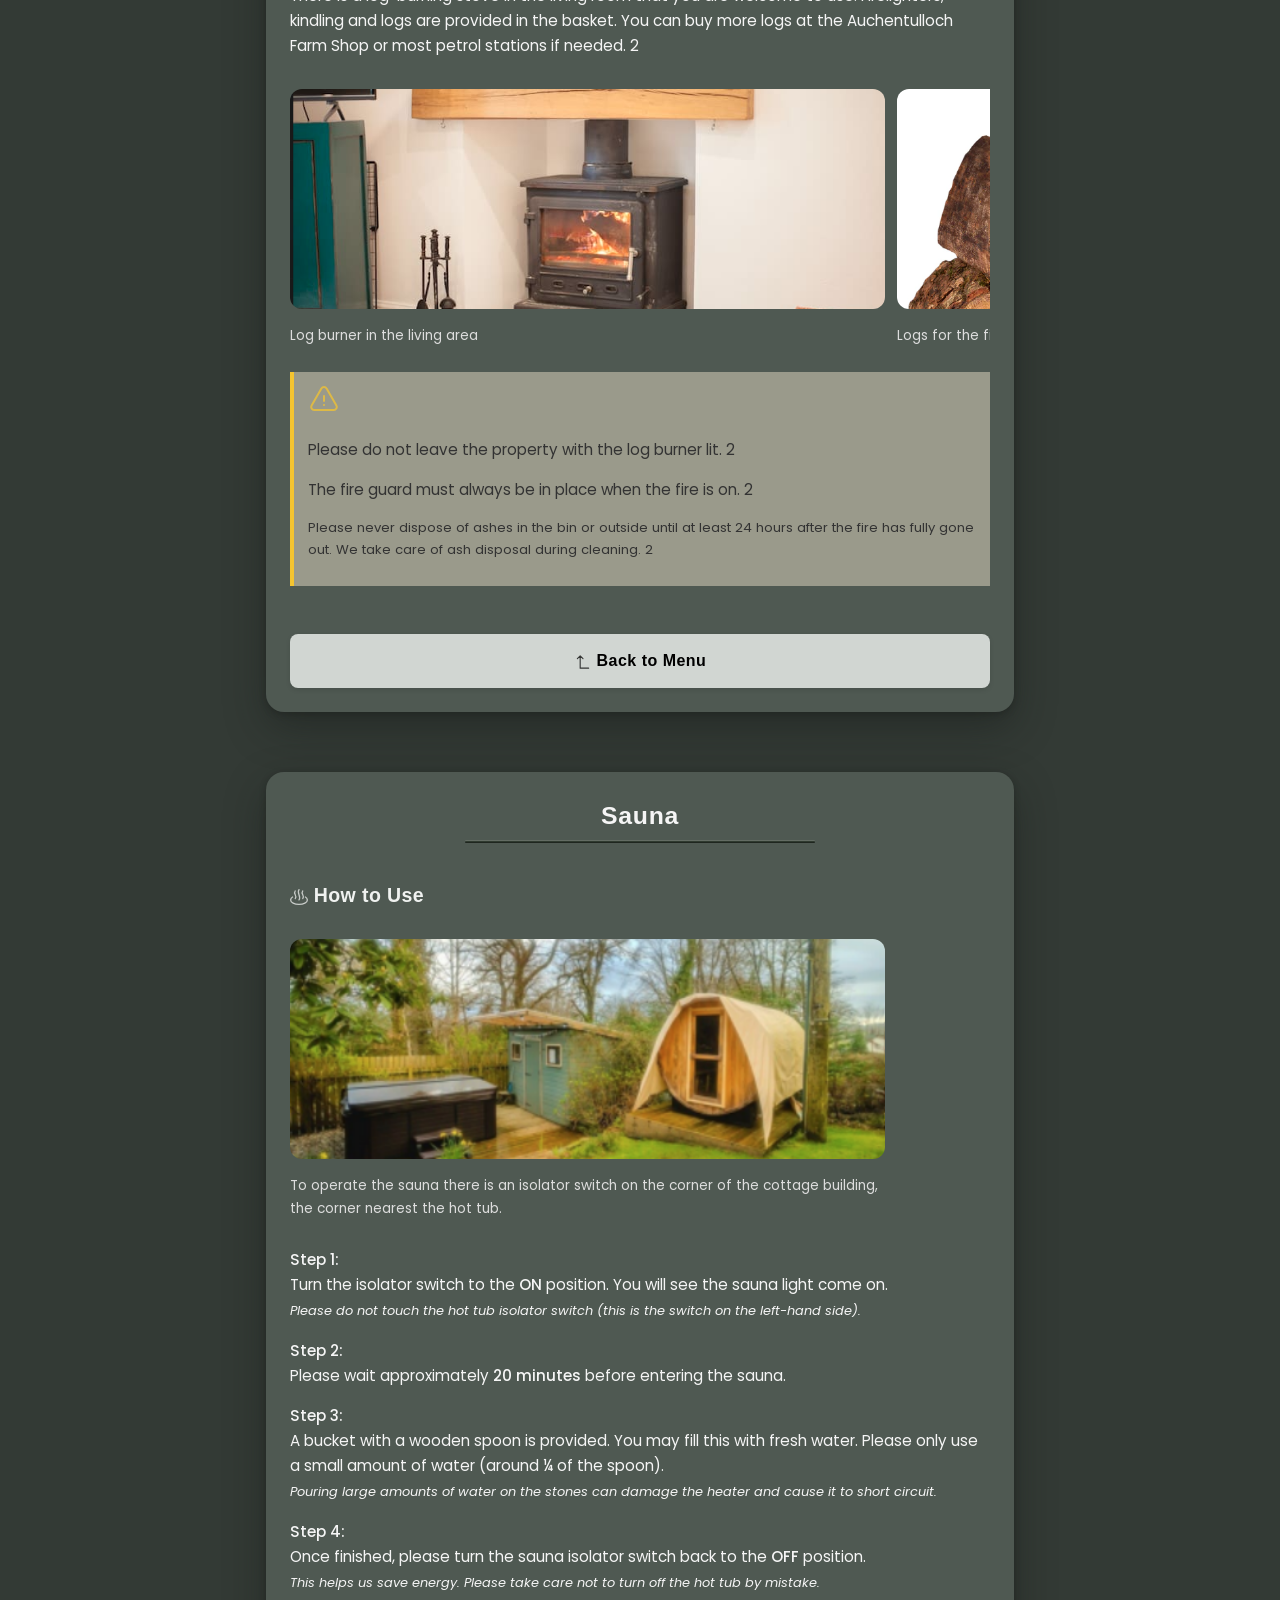
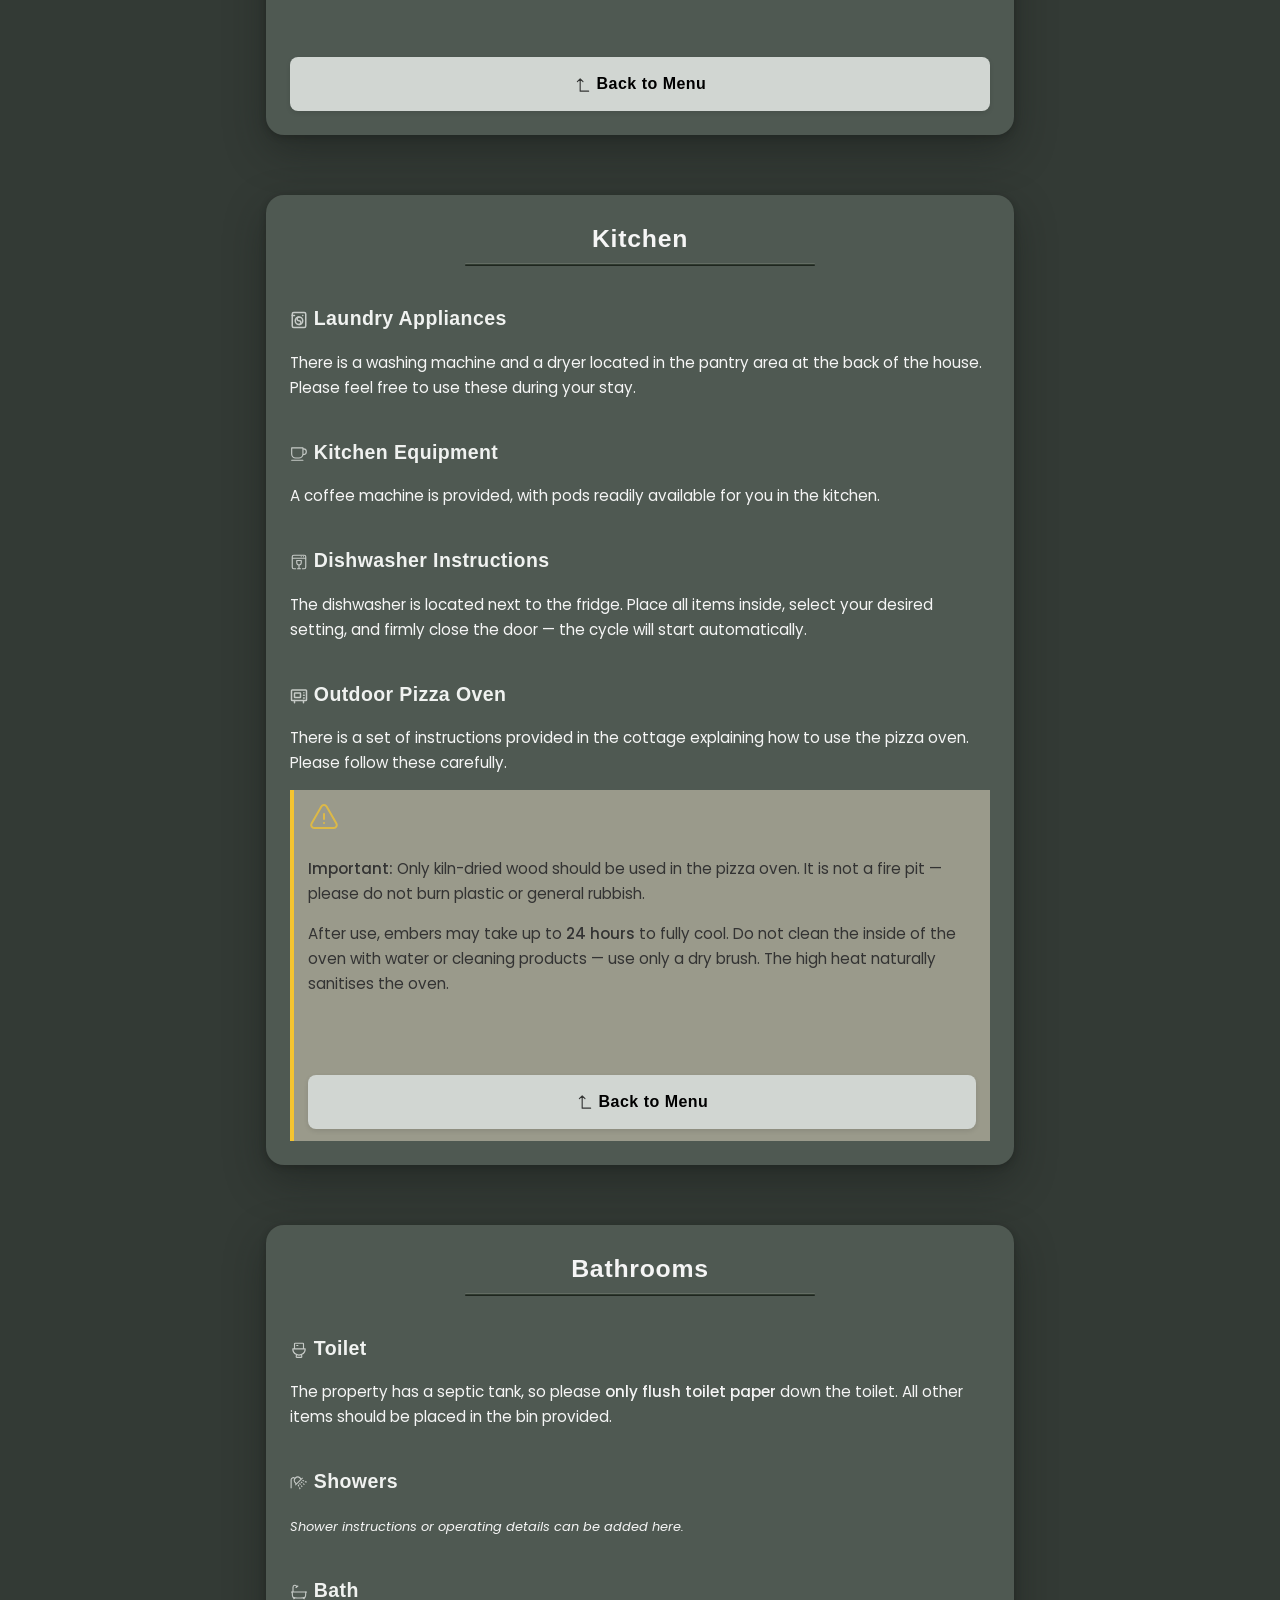
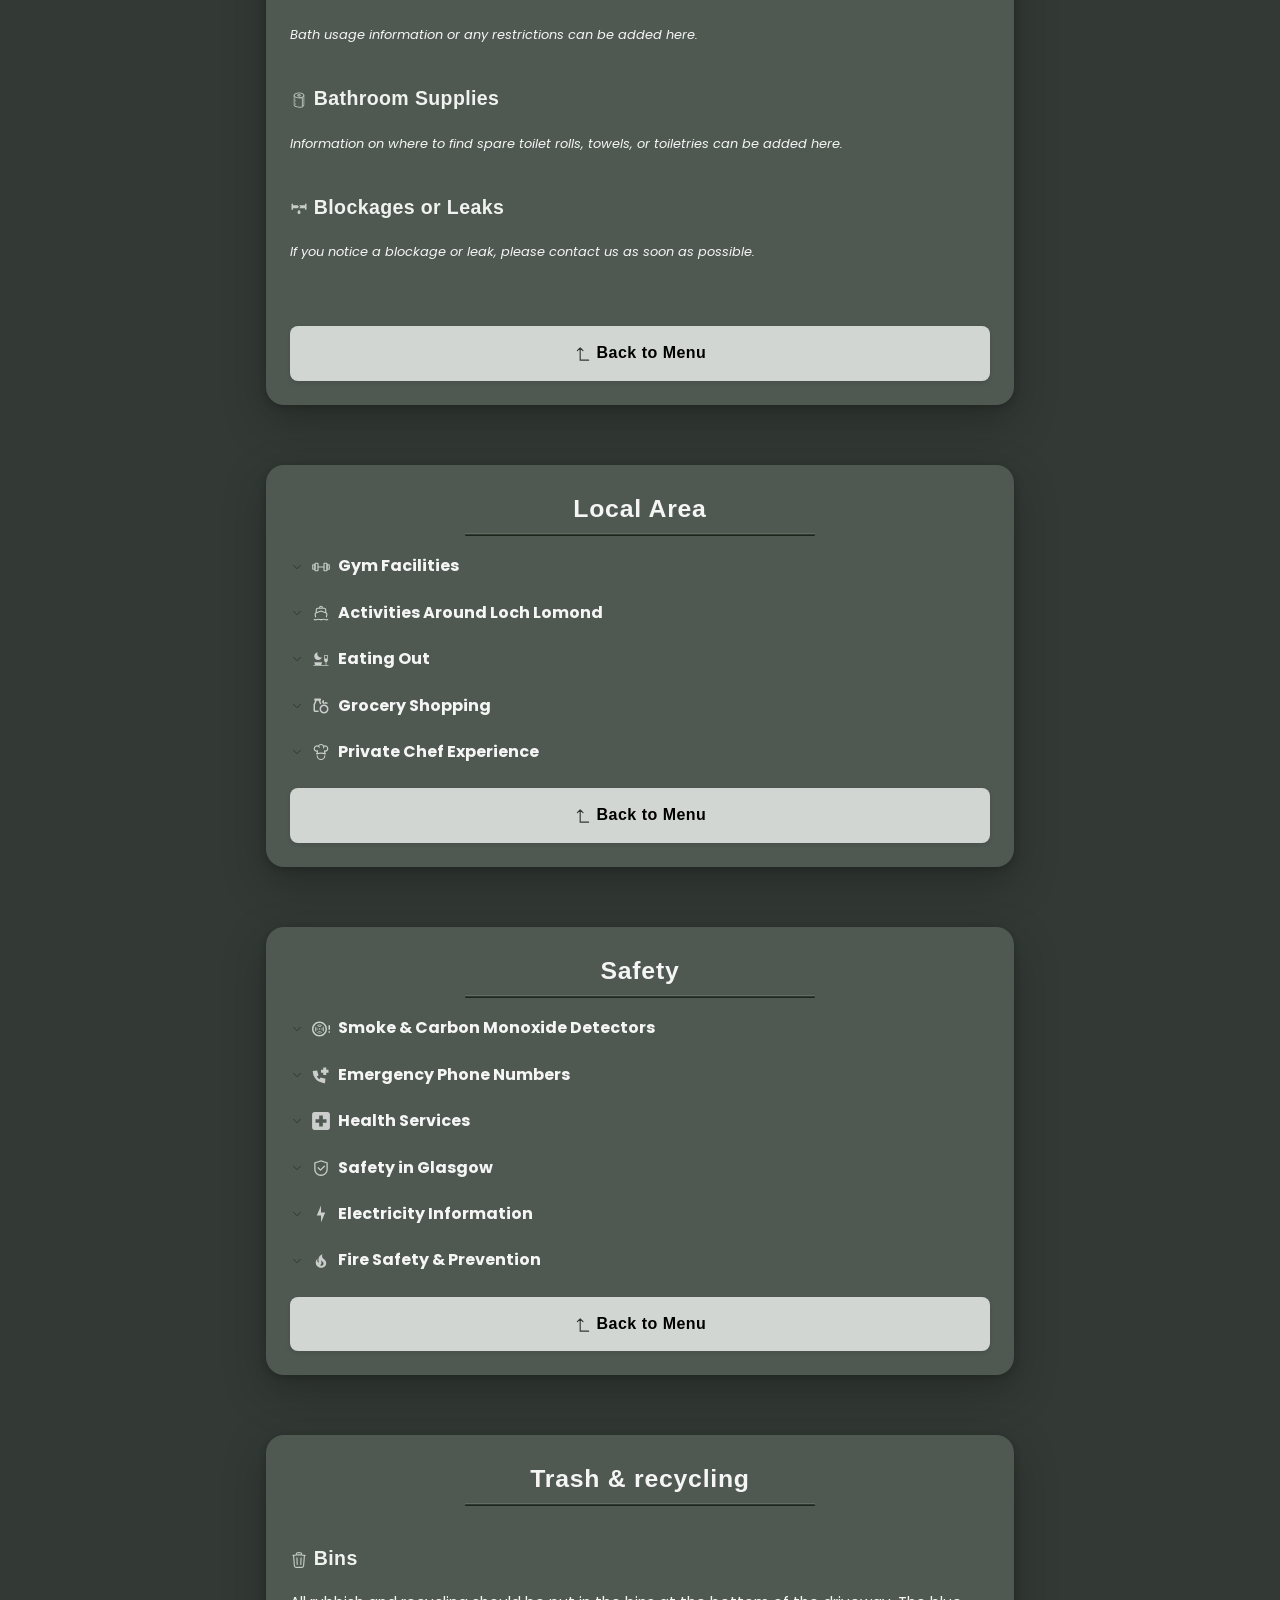
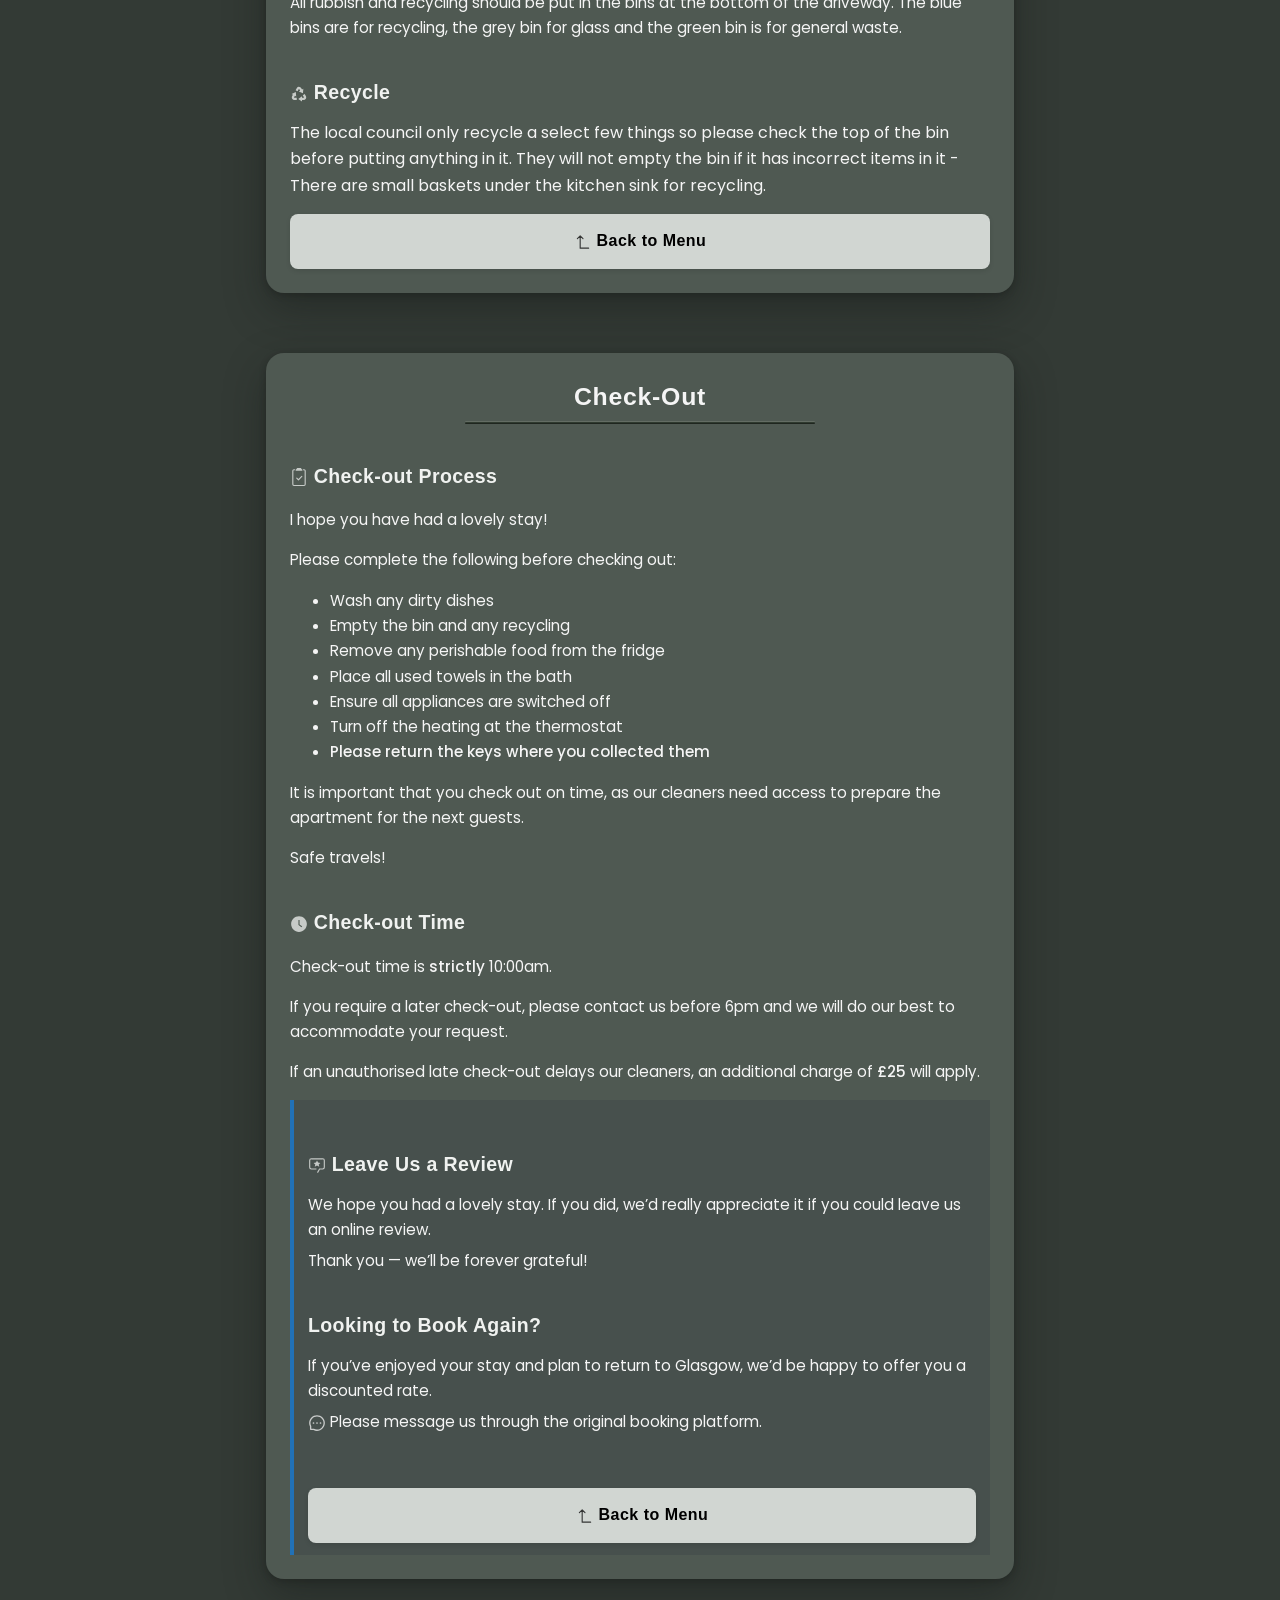
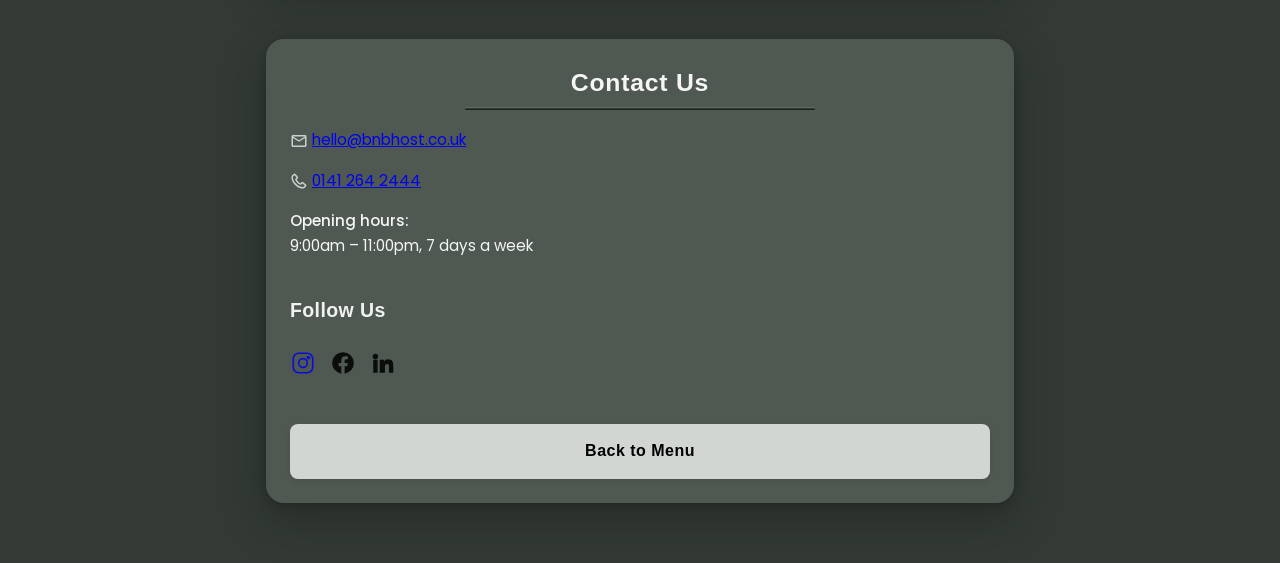
==== commit f6fca28b: "Update index.html" ====
--- a/index.html
+++ b/index.html
@@ -249,7 +249,7 @@
       <svg xmlns="http://www.w3.org/2000/svg" viewBox="0 0 24 24" fill="currentColor" class="icon">
   <path d="M6 12a.75.75 0 0 1-.75-.75v-7.5a.75.75 0 1 1 1.5 0v7.5A.75.75 0 0 1 6 12ZM18 12a.75.75 0 0 1-.75-.75v-7.5a.75.75 0 0 1 1.5 0v7.5A.75.75 0 0 1 18 12ZM6.75 20.25v-1.5a.75.75 0 0 0-1.5 0v1.5a.75.75 0 0 0 1.5 0ZM18.75 18.75v1.5a.75.75 0 0 1-1.5 0v-1.5a.75.75 0 0 1 1.5 0ZM12.75 5.25v-1.5a.75.75 0 0 0-1.5 0v1.5a.75.75 0 0 0 1.5 0ZM12 21a.75.75 0 0 1-.75-.75v-7.5a.75.75 0 0 1 1.5 0v7.5A.75.75 0 0 1 12 21ZM3.75 15a2.25 2.25 0 1 0 4.5 0 2.25 2.25 0 0 0-4.5 0ZM12 11.25a2.25 2.25 0 1 1 0-4.5 2.25 2.25 0 0 1 0 4.5ZM15.75 15a2.25 2.25 0 1 0 4.5 0 2.25 2.25 0 0 0-4.5 0Z" />
 </svg>
-<
+
       Thermostat </h3> 
       <p data-content="heating.thermostat">
       The thermostat operates the heating in the hallway. Just adjust to the temperature you
@@ -265,7 +265,7 @@
 never struggled for hot water with 6 people using the house but if you have any issues
 please call us. Please do not touch the programmer in the utility room. Please also
 beware that the boiler chimney/flue gets very hot and will melt anything sitting against it
-with the potential to cause a fire, please do not cover or put things over it to dry. 2</p>
+with the potential to cause a fire, please do not cover or put things over it to dry.</p>
 
       <h3><svg xmlns="http://www.w3.org/2000/svg" fill="none" viewBox="0 0 24 24" stroke-width="1.5" stroke="currentColor" class="icon">
   <path stroke-linecap="round" stroke-linejoin="round" d="M15.362 5.214A8.252 8.252 0 0 1 12 21 8.25 8.25 0 0 1 6.038 7.047 8.287 8.287 0 0 0 9 9.601a8.983 8.983 0 0 1 3.361-6.867 8.21 8.21 0 0 0 3 2.48Z" />
@@ -281,7 +281,7 @@
 
 
 You can buy more logs at the <em>Auchentulloch Farm Shop</em> or most petrol stations if you
-need more. 2</p>
+need more.</p>
 
 <div class="carousel">
   <figure>
@@ -318,15 +318,15 @@
           d="M12 9v3.75m-9.303 3.376c-.866 1.5.217 3.374 1.948 3.374h14.71c1.73 0 2.813-1.874 1.948-3.374L13.949 3.378c-.866-1.5-3.032-1.5-3.898 0L2.697 16.126ZM12 15.75h.007v.008H12v-.008Z" />
   </svg>
 <p data-content="heating.warning1">
-  <strong>Please do not leave the property with the log burner lit.2</strong></p>
+  <strong>Please do not leave the property with the log burner lit.</strong></p>
 
 <p data-content="heating.warning2">
-  <strong>The fire guard must always be in place when the fire is on.2</strong></p>
+  <strong>The fire guard must always be in place when the fire is on.</strong></p>
 
 <p class="small-text" data-content="heating.warning3">
 Please never dispose of ashes in the bin or outside until at least 24 hours after the fire
 has fully gone out. You don’t need to worry about this during your stay — we’ll take care of
-ash disposal during cleaning.2
+ash disposal during cleaning.
 </p>
 </div>
    <div class="spacer"></div>
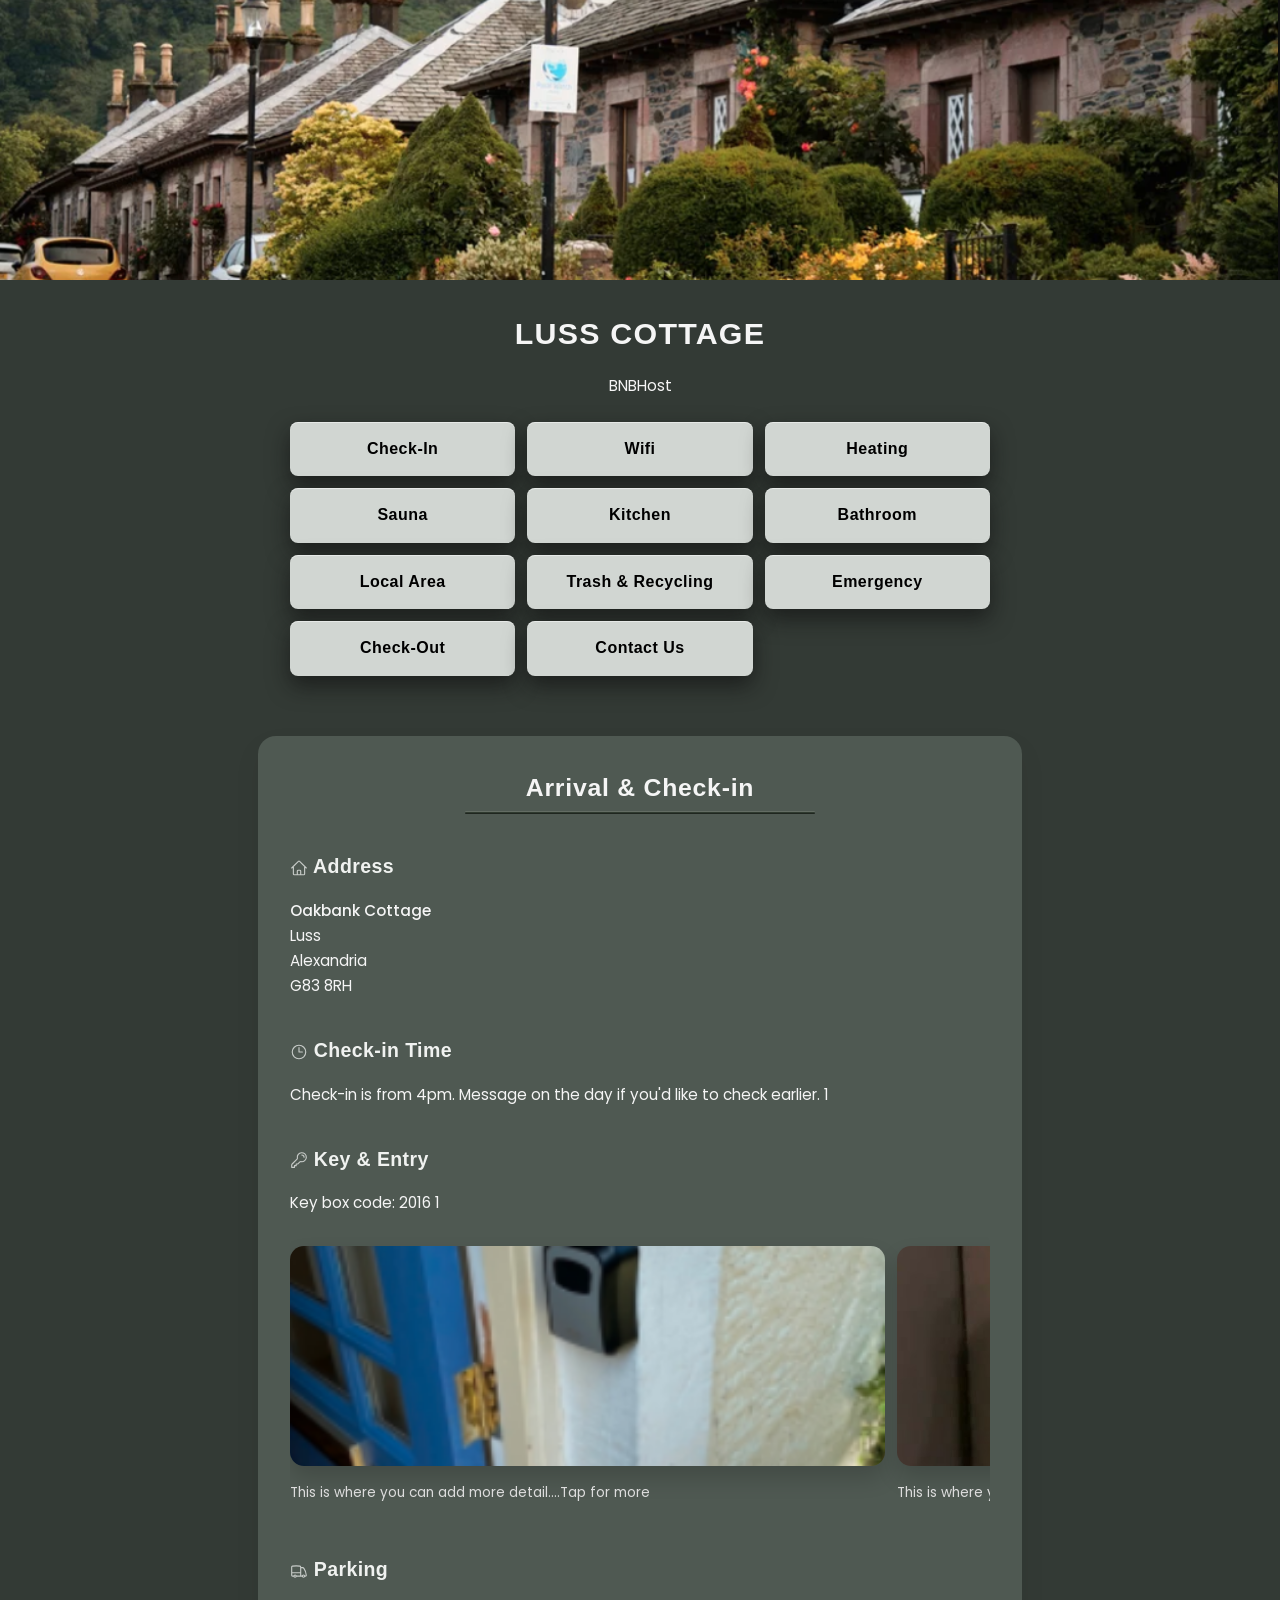
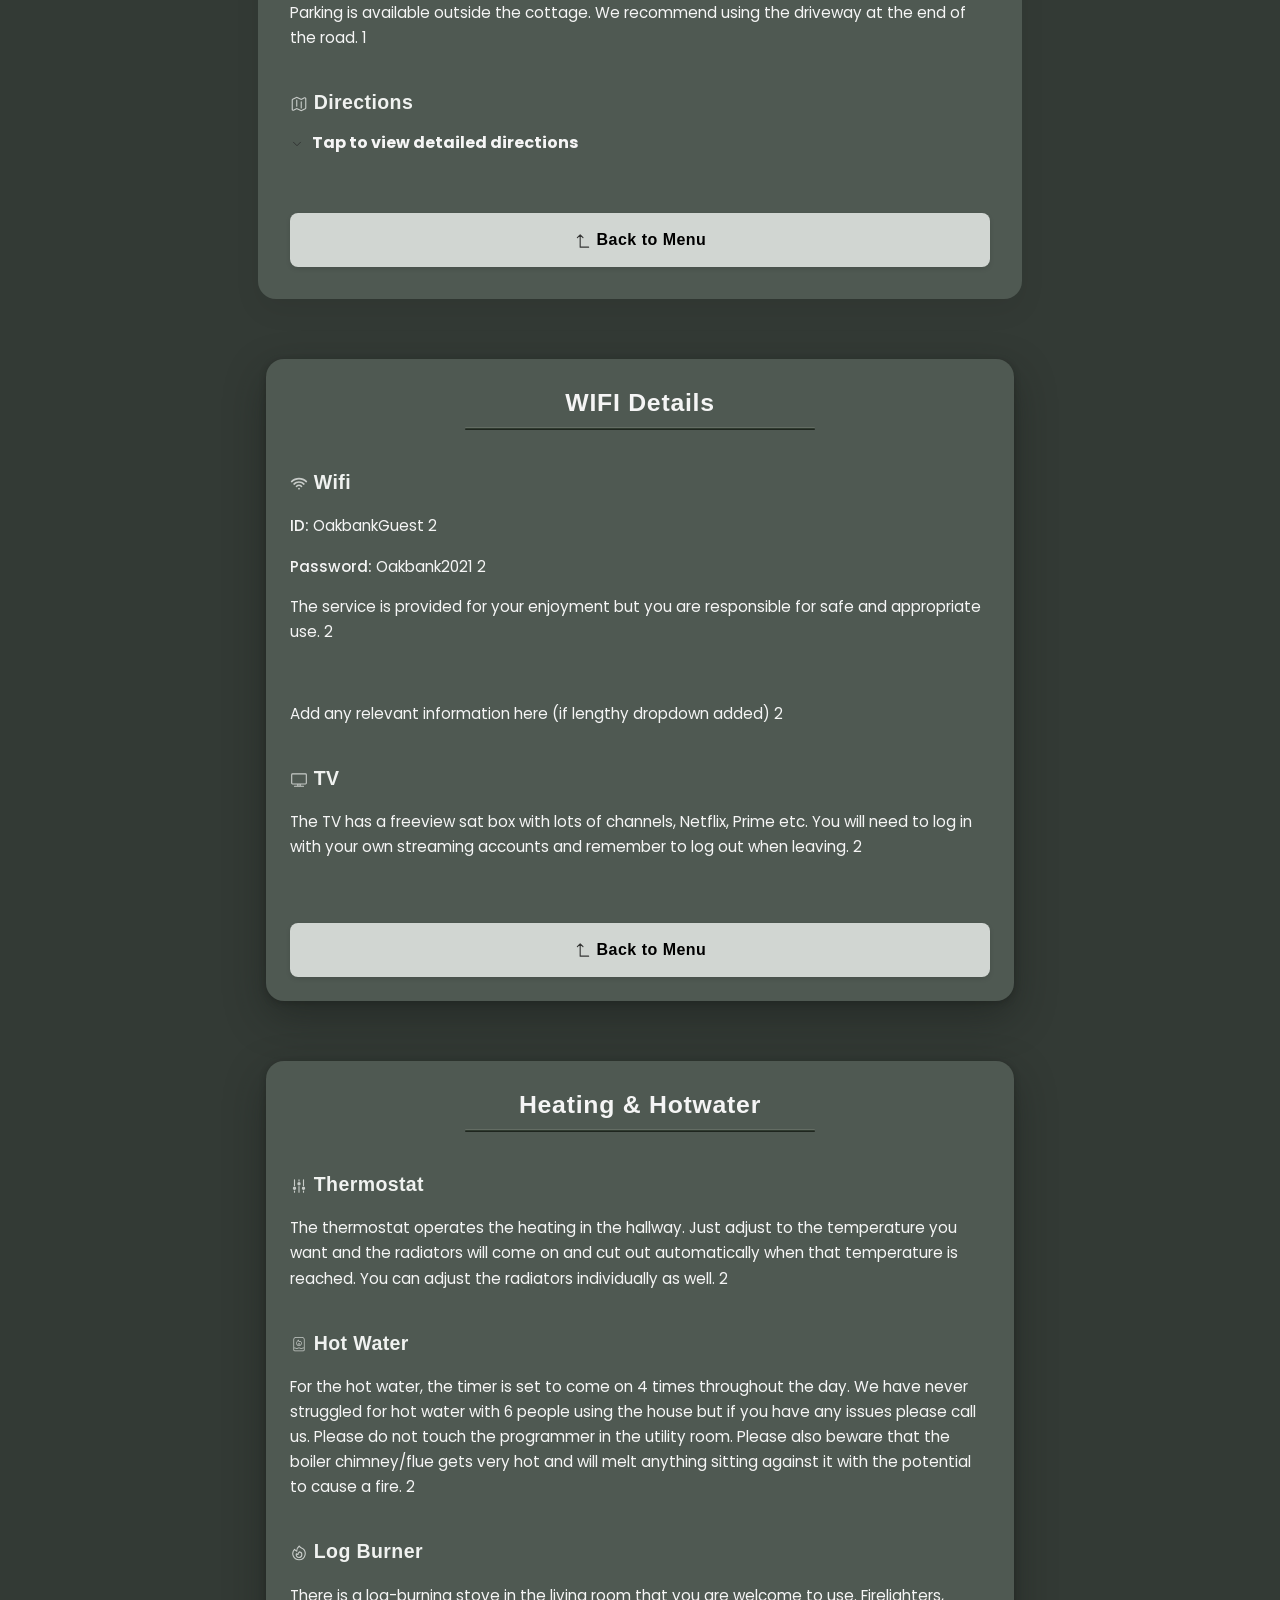
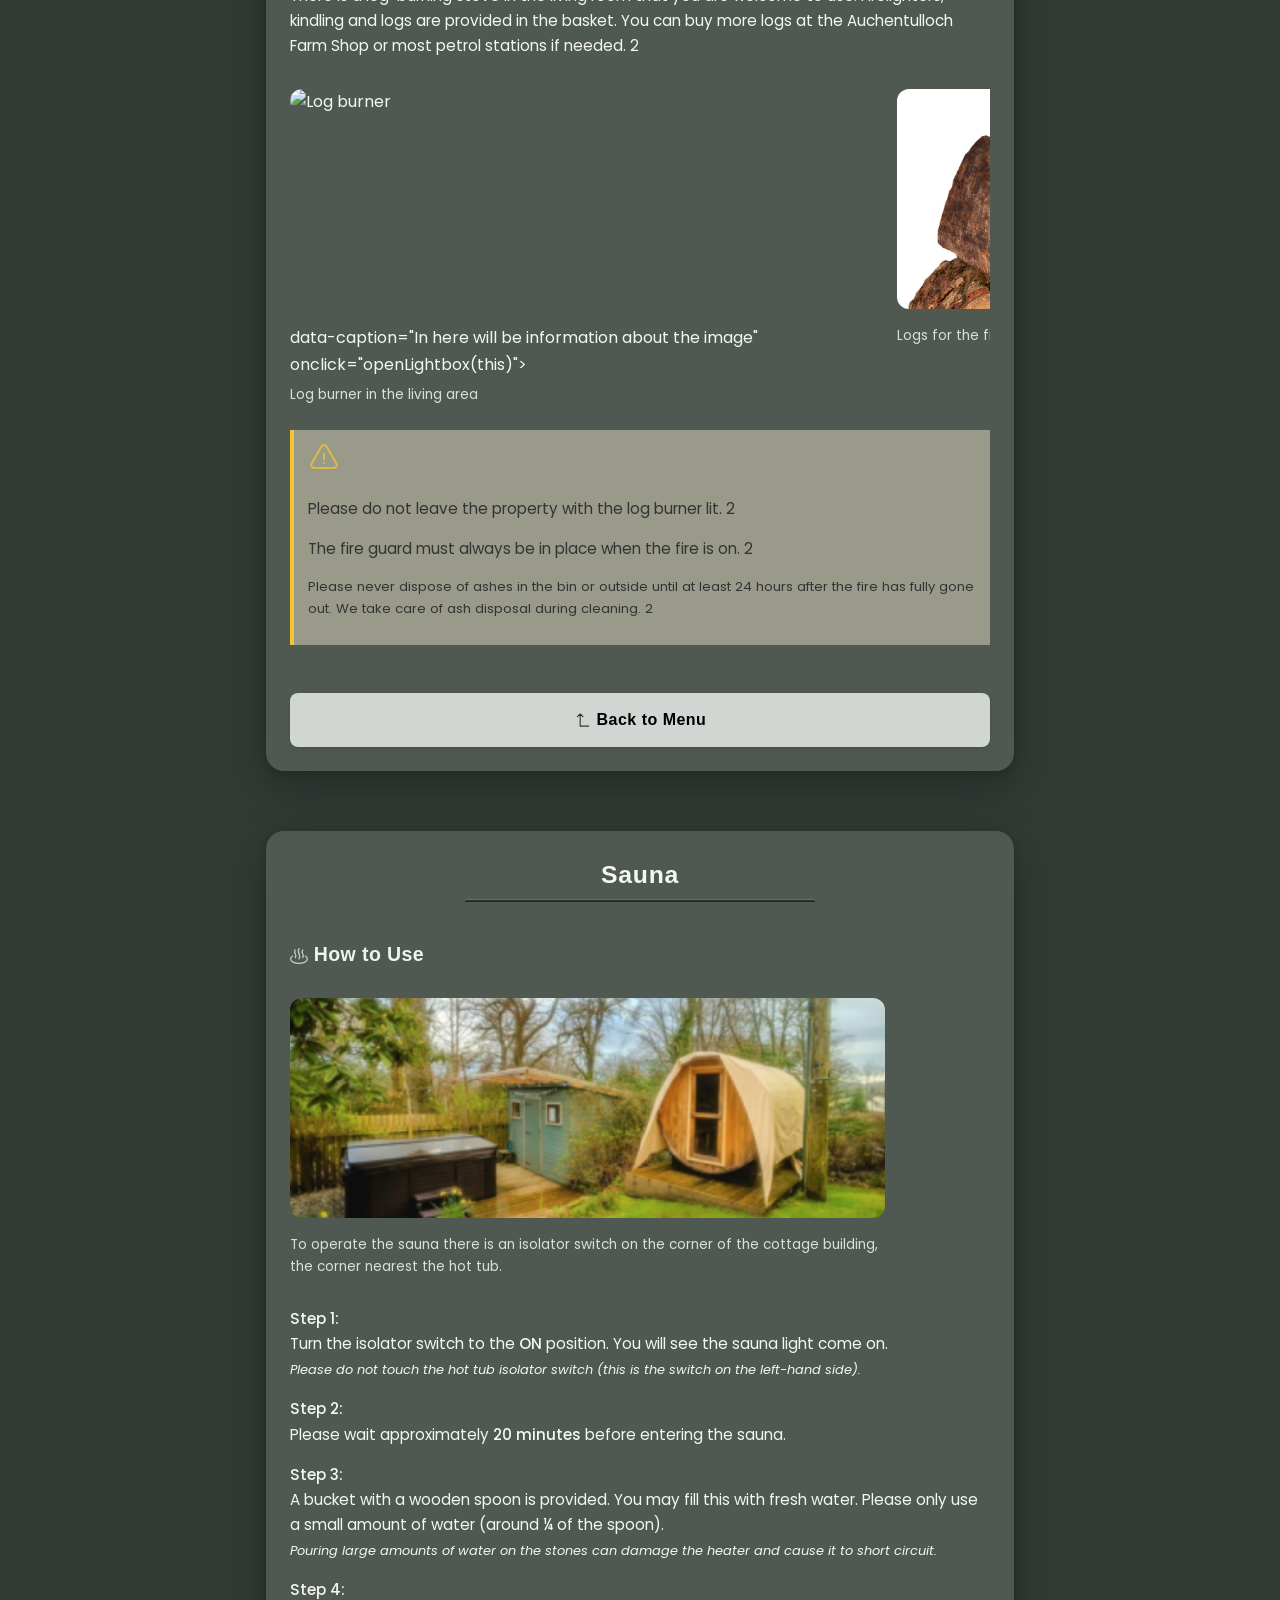
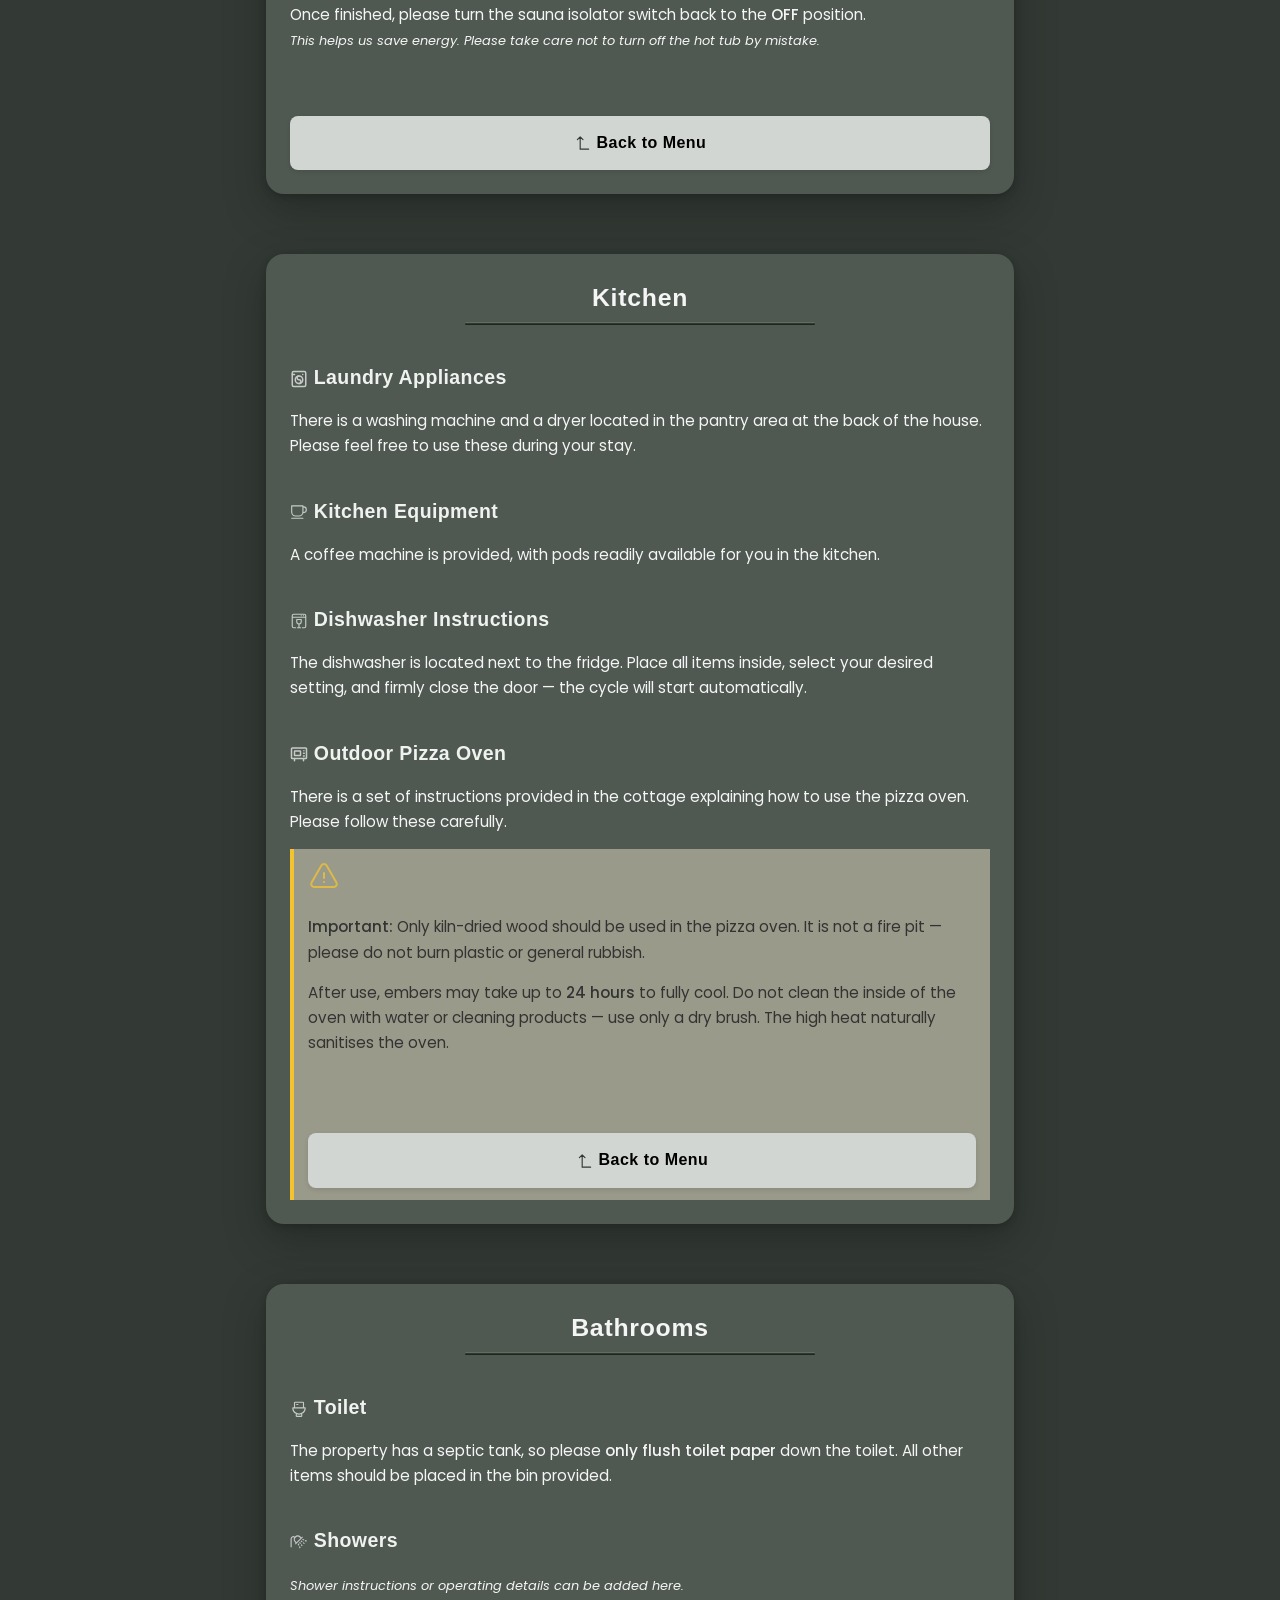
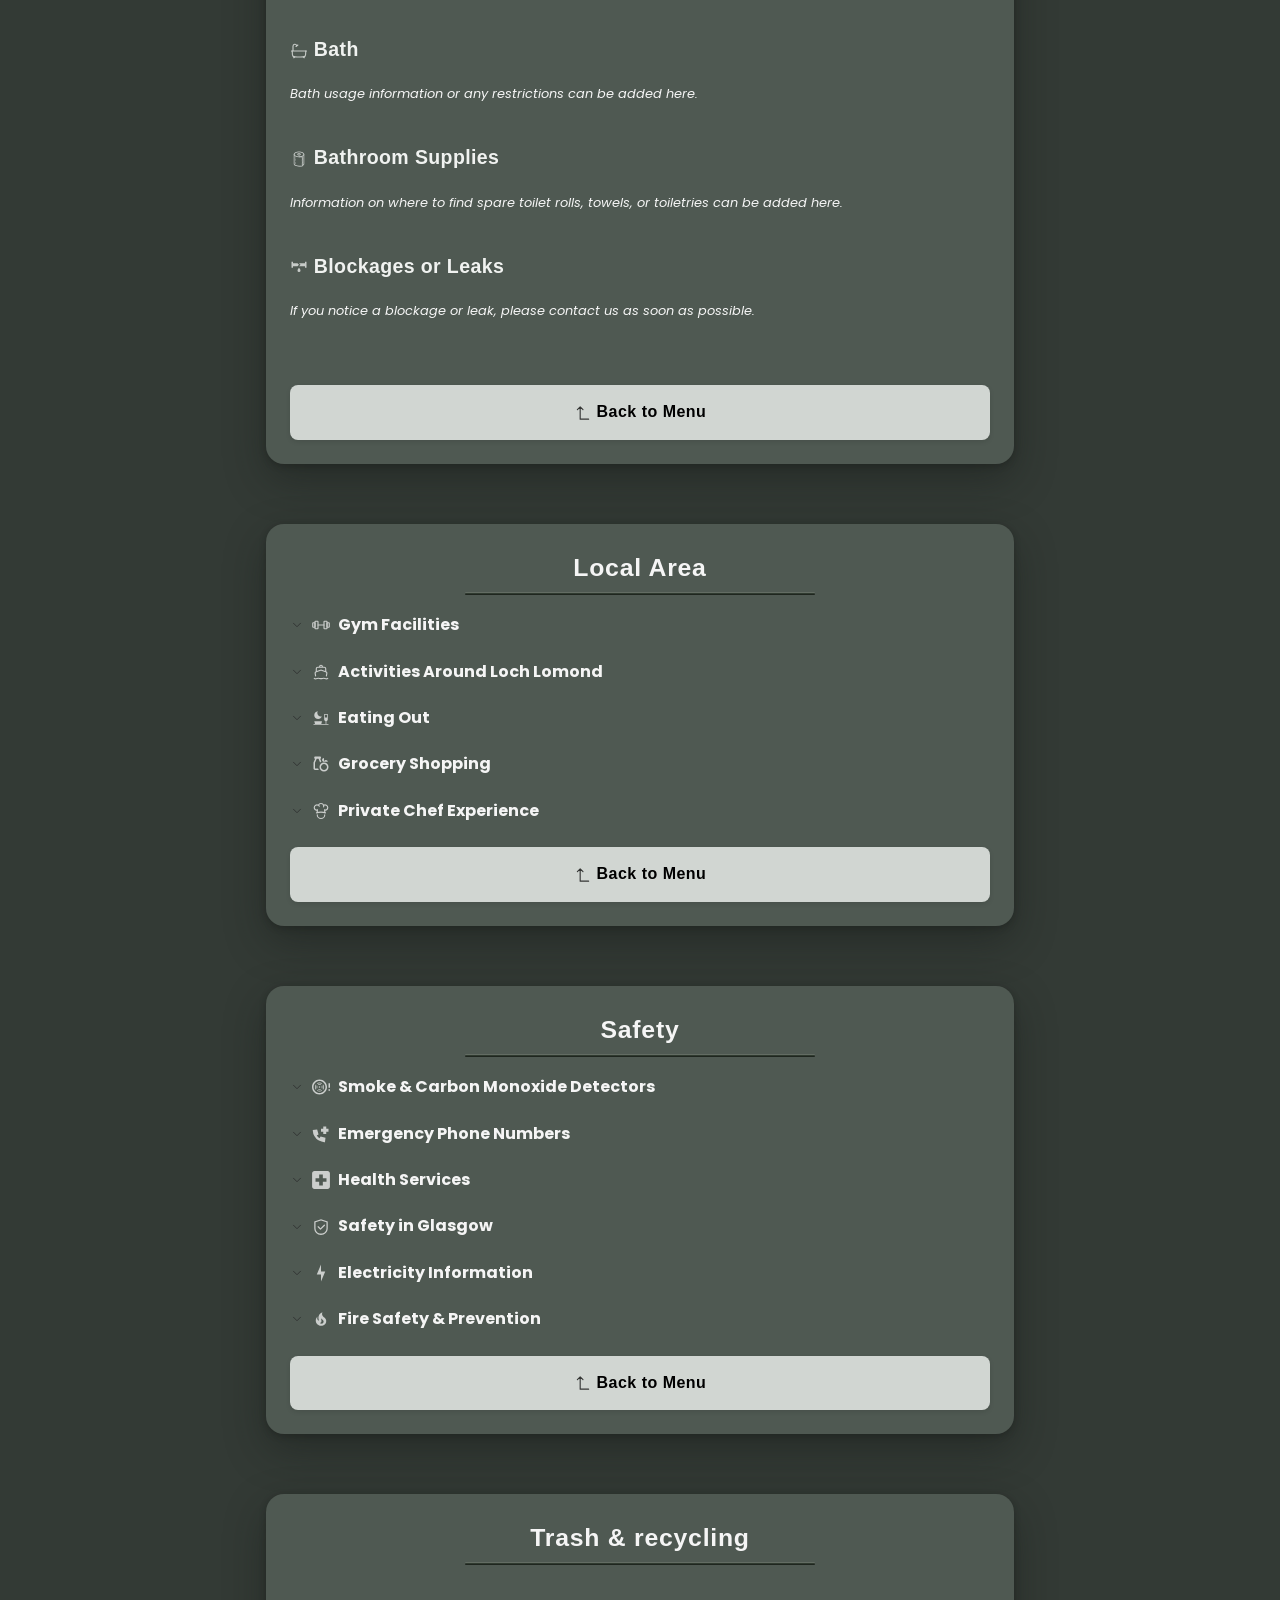
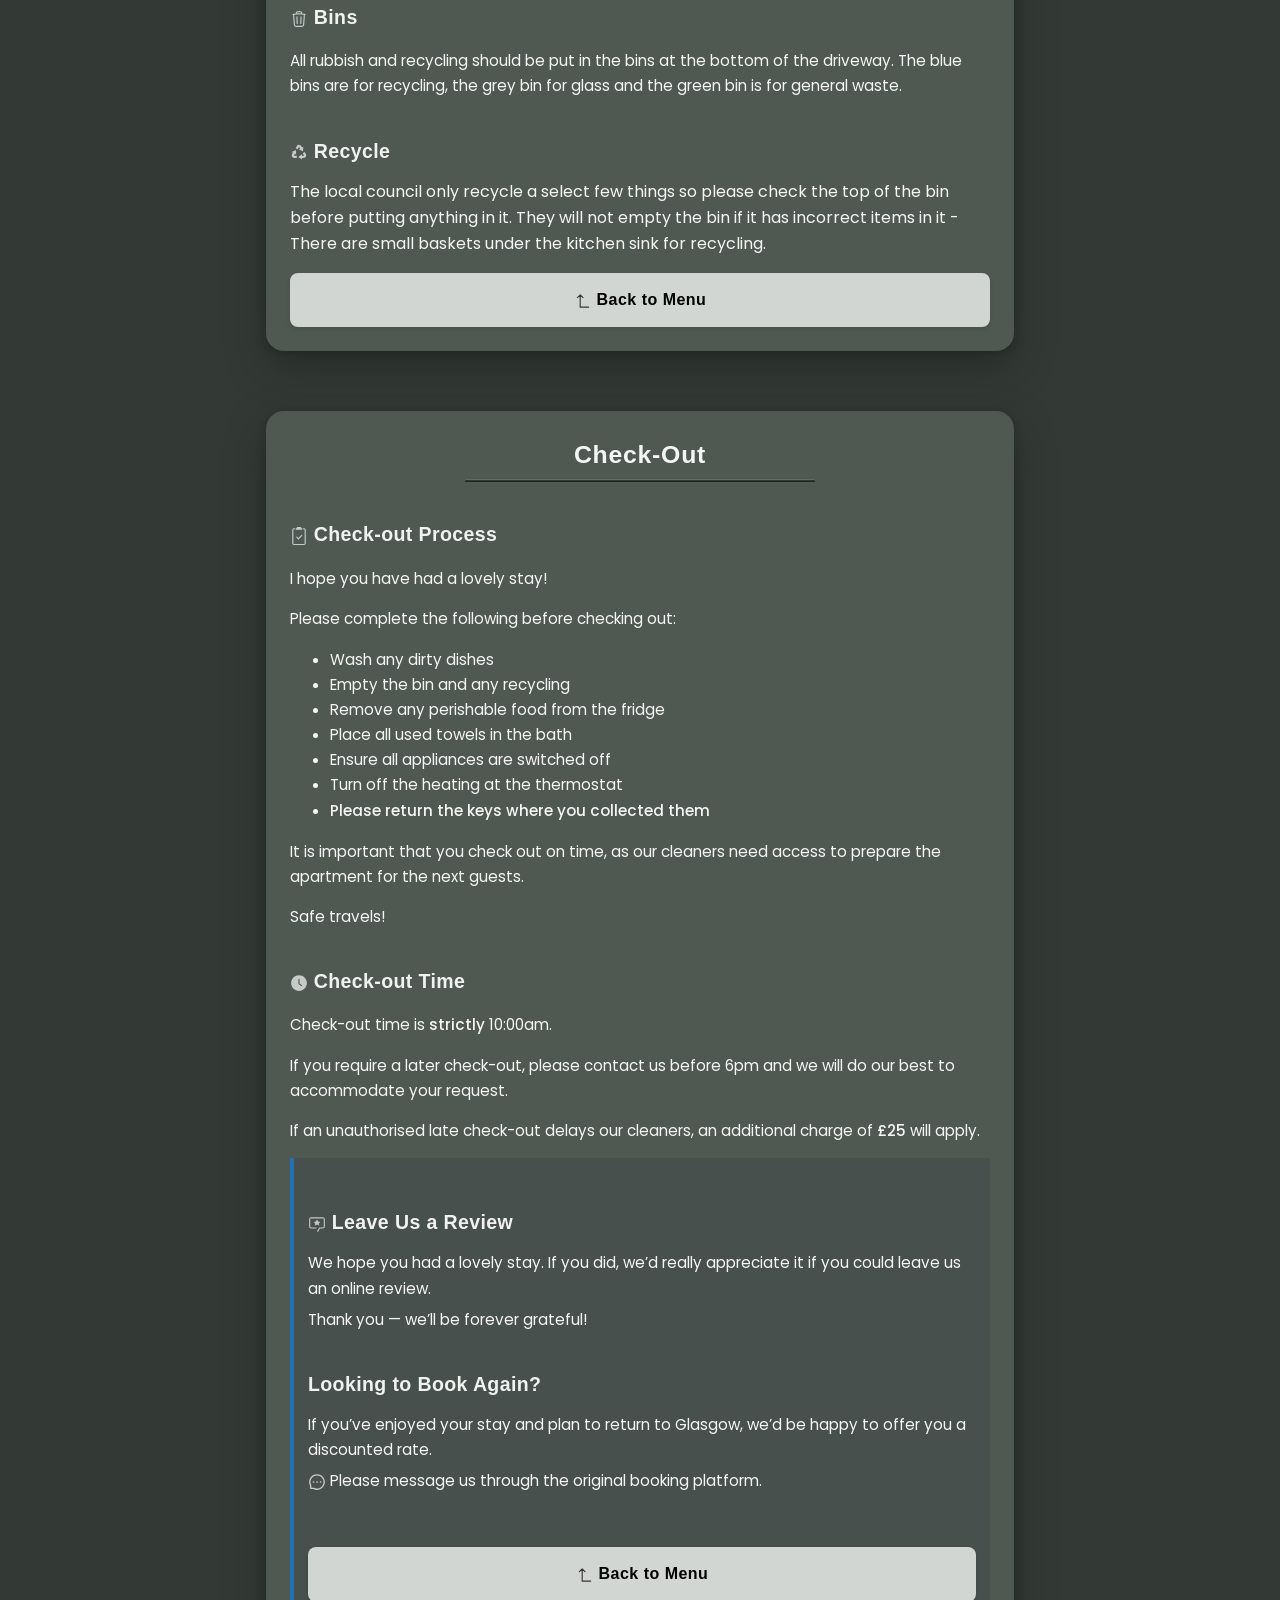
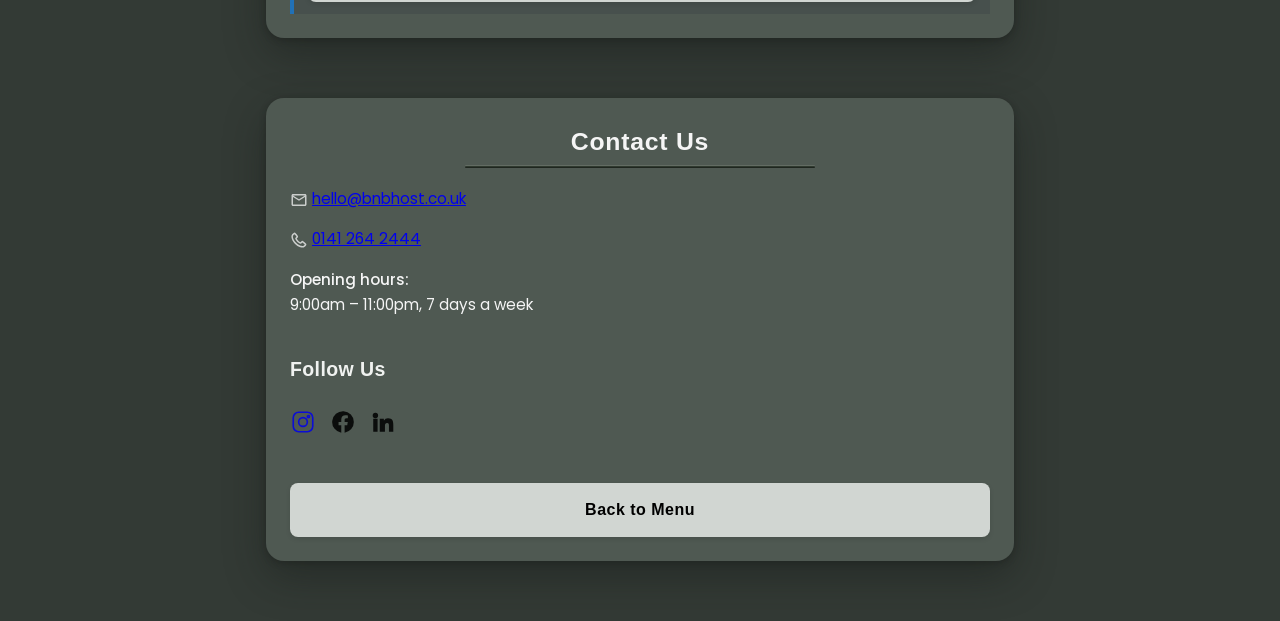
==== commit 1806d146: "Update index.html" ====
--- a/index.html
+++ b/index.html
@@ -285,7 +285,7 @@
 
 <div class="carousel">
   <figure>
-    <img src="Images/LOGBURNER1.png" alt="Log burner" data-caption="In here will be information about the image" onclick="openLightbox(this)">
+    <img data-img="heating.logburner_photo" src="Images/uploads/logburner.jpg" alt="Log burner"> data-caption="In here will be information about the image" onclick="openLightbox(this)">
     <figcaption>Log burner in the living area</figcaption>
   </figure>
 
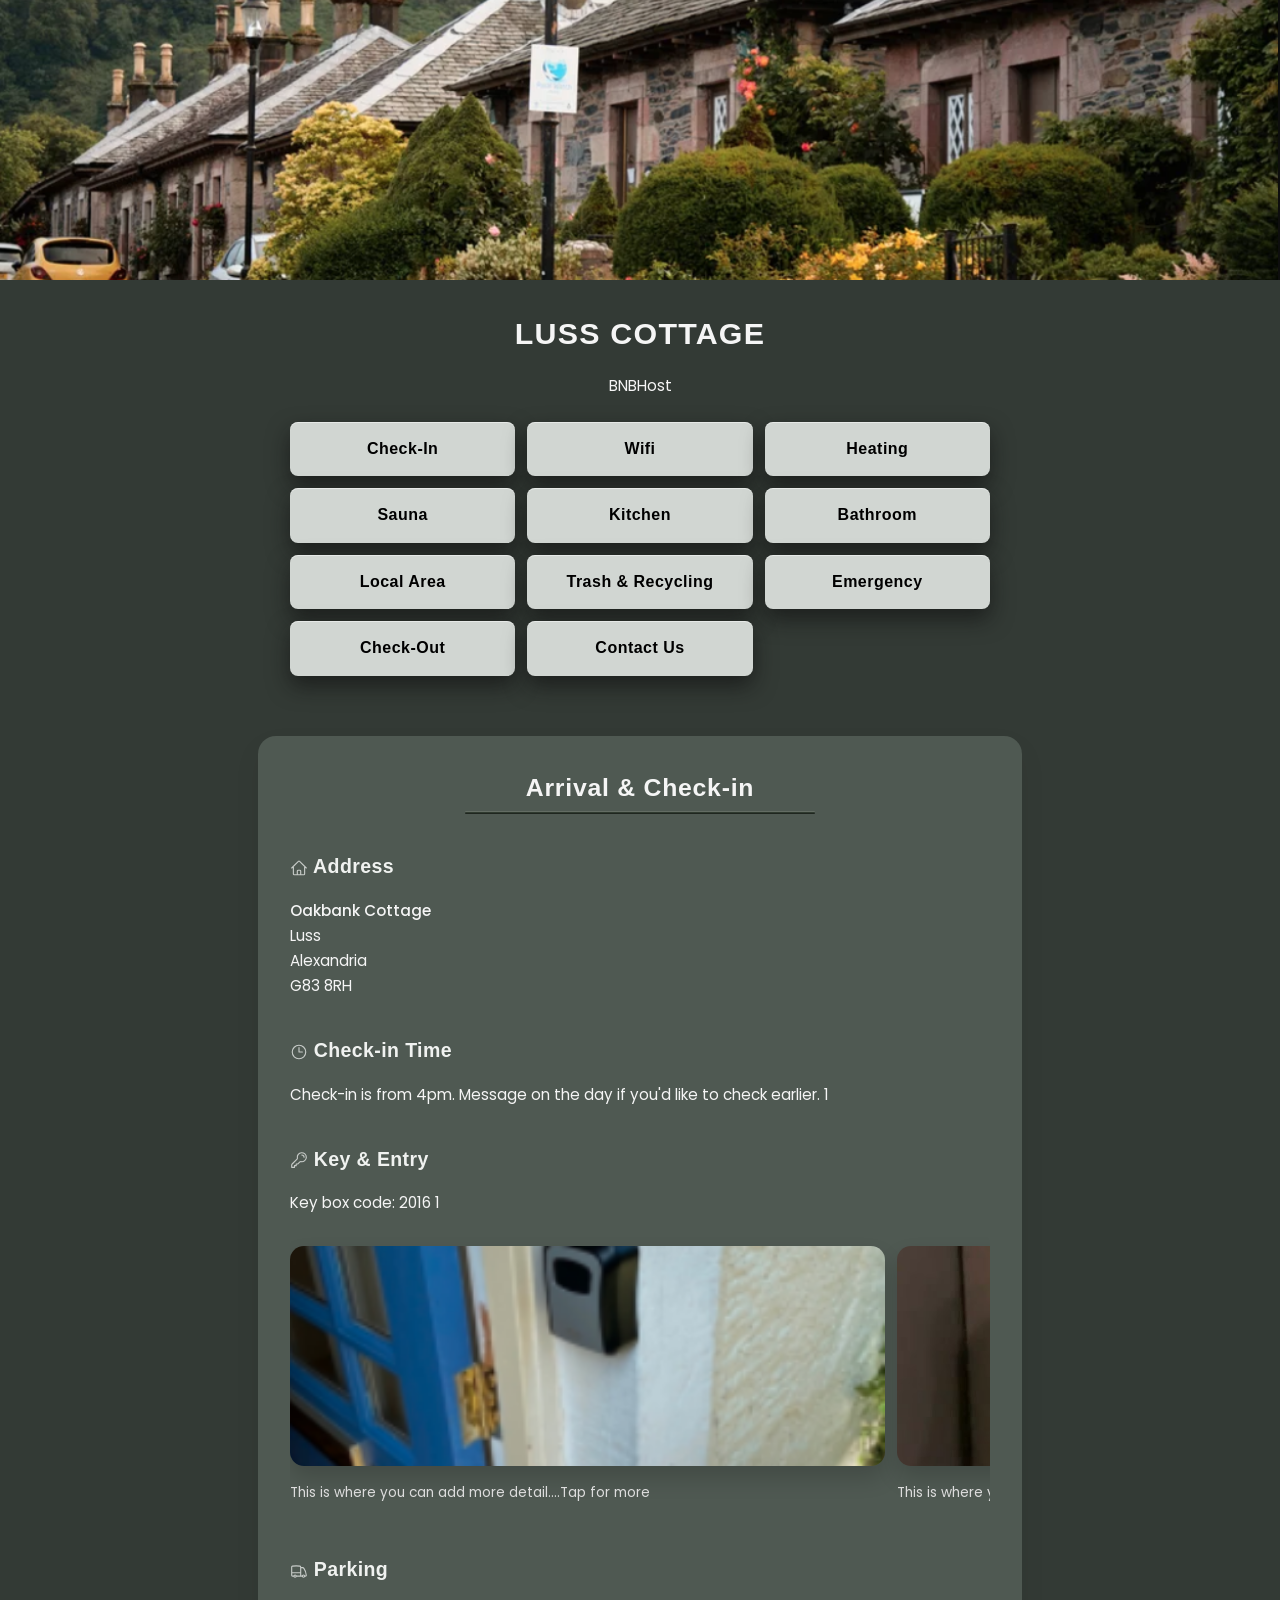
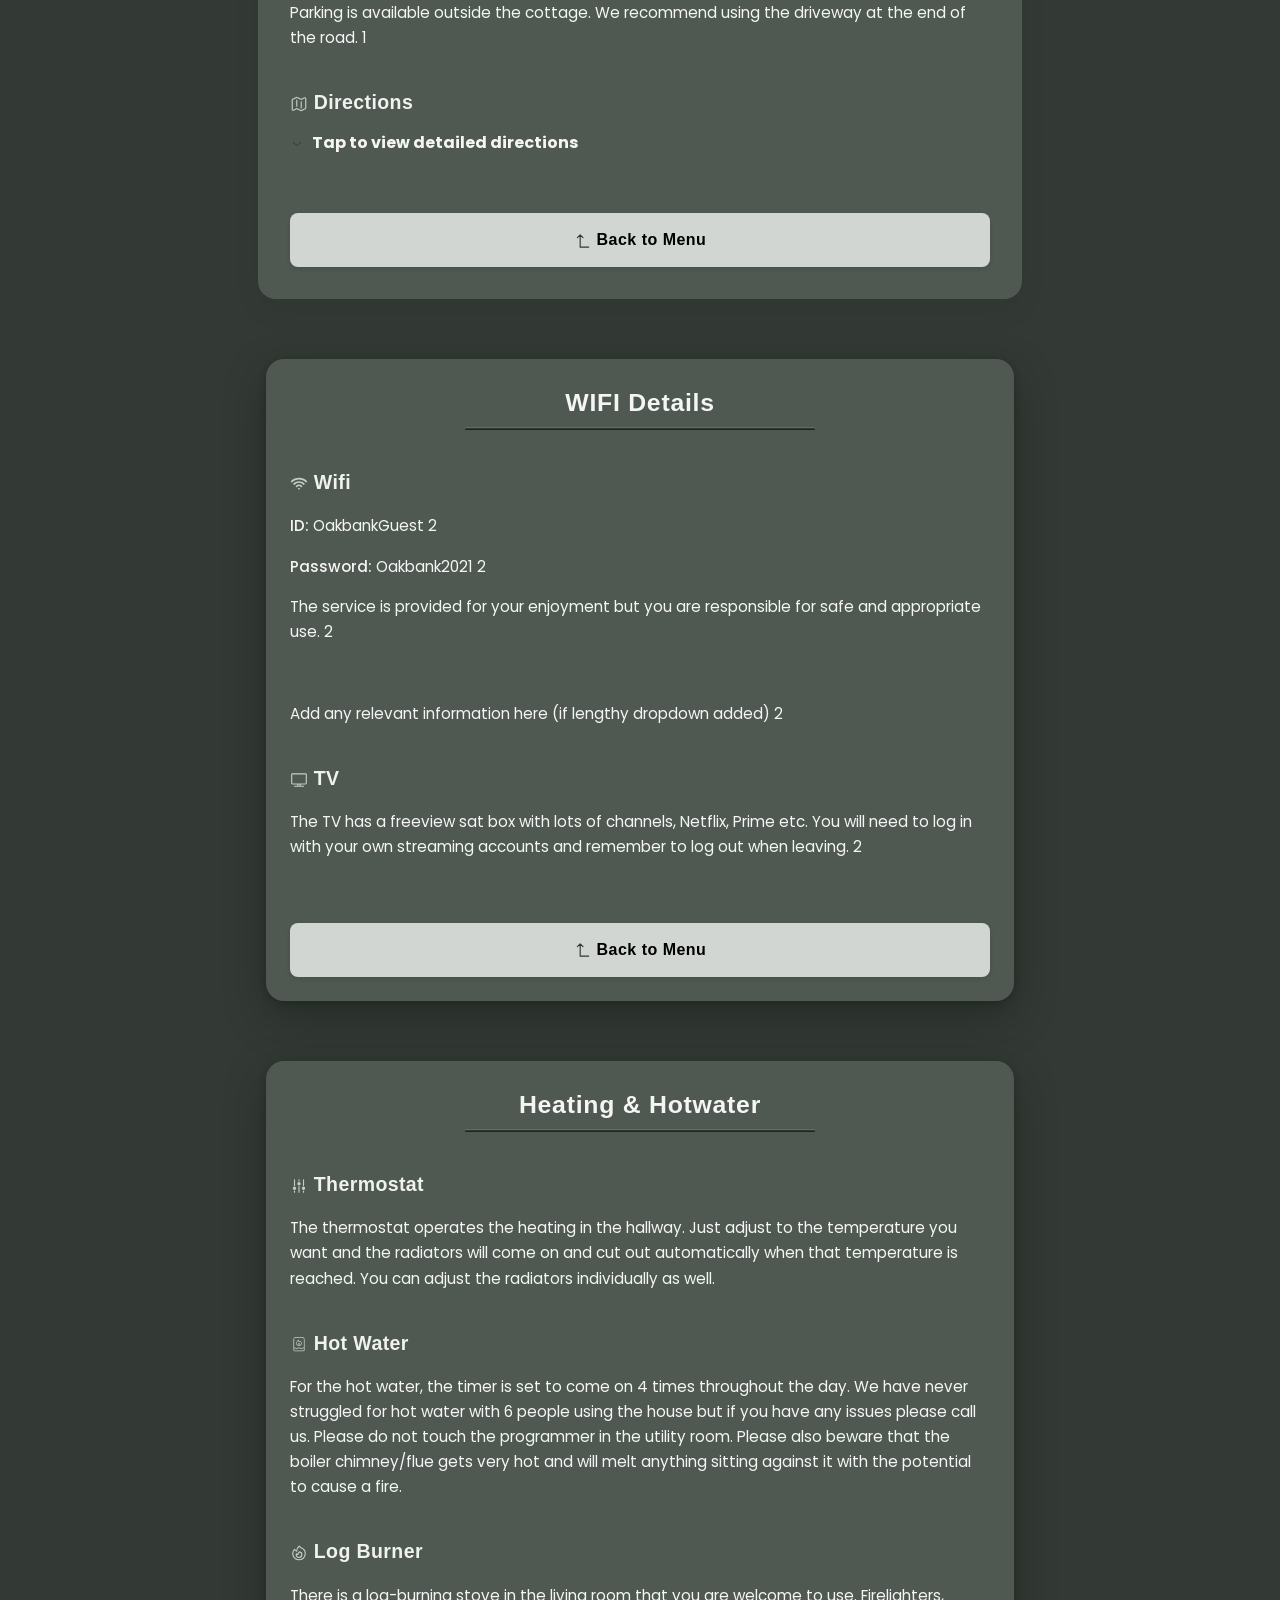
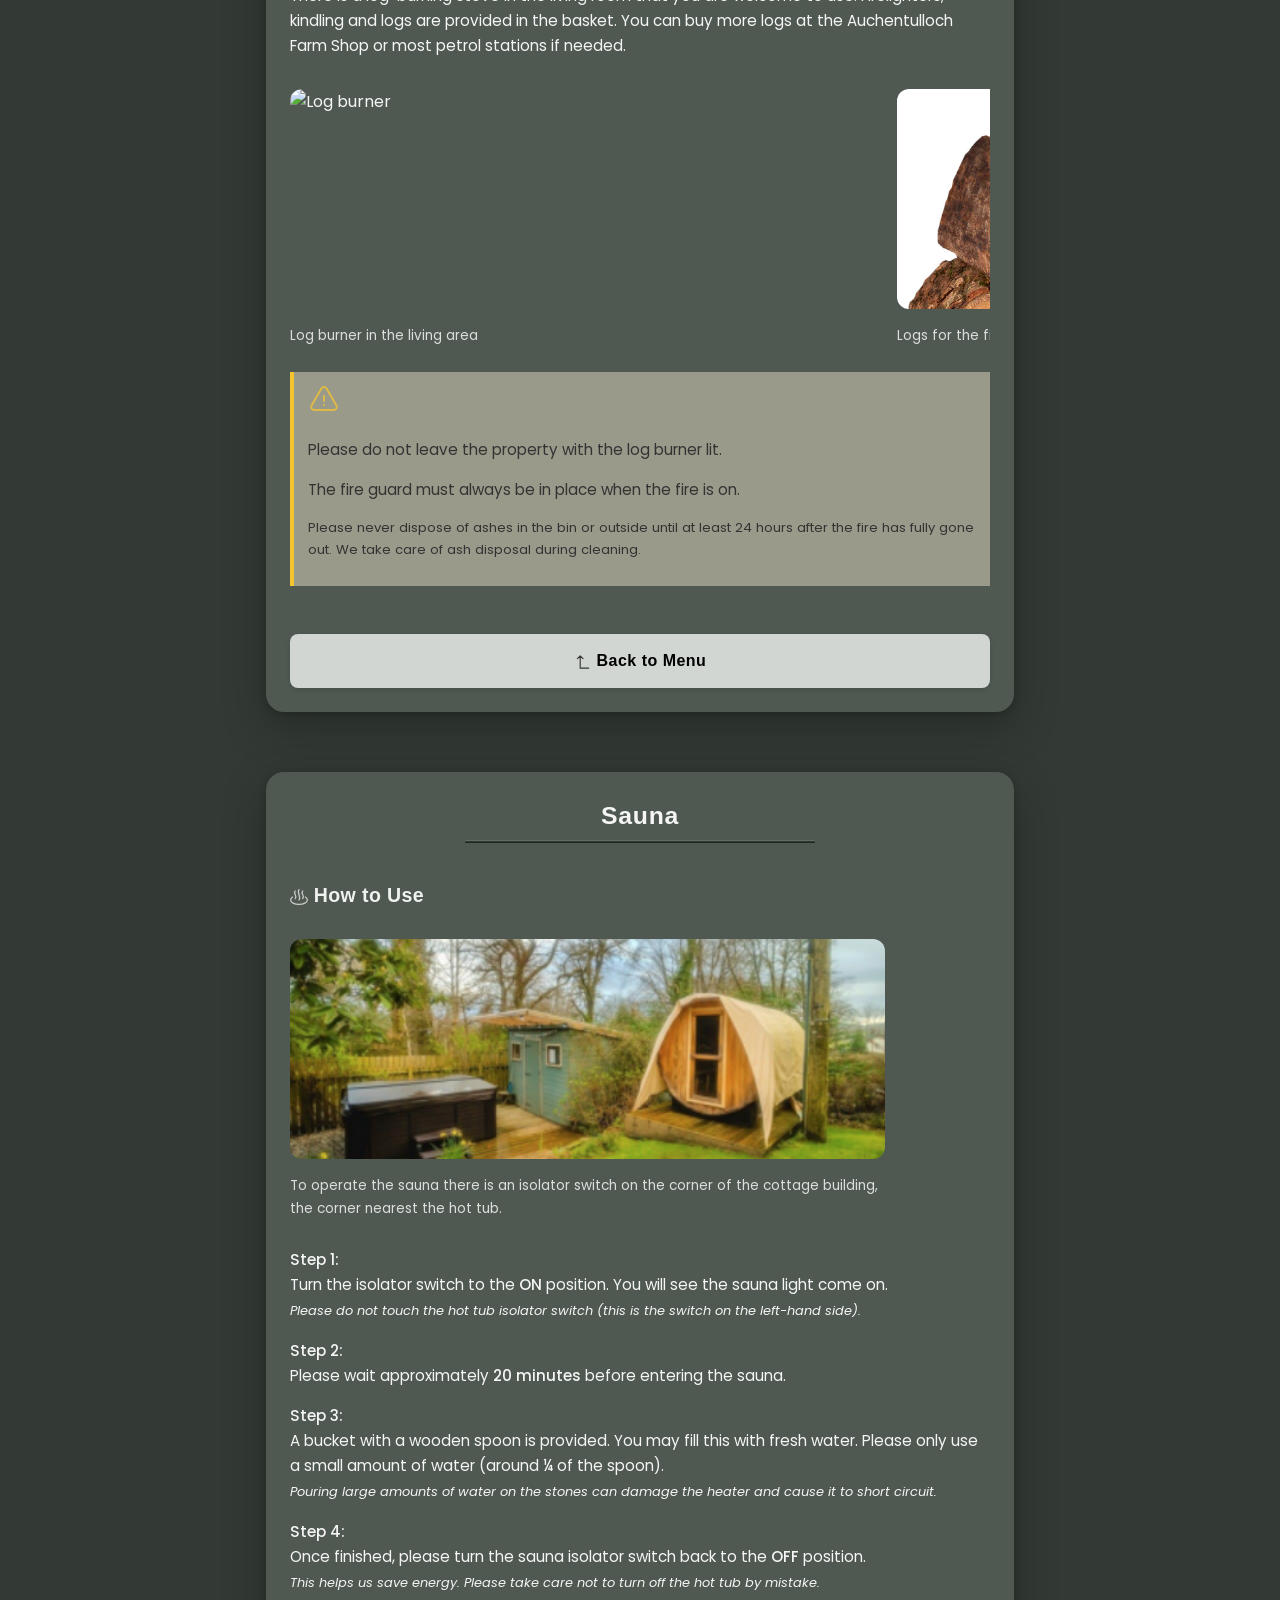
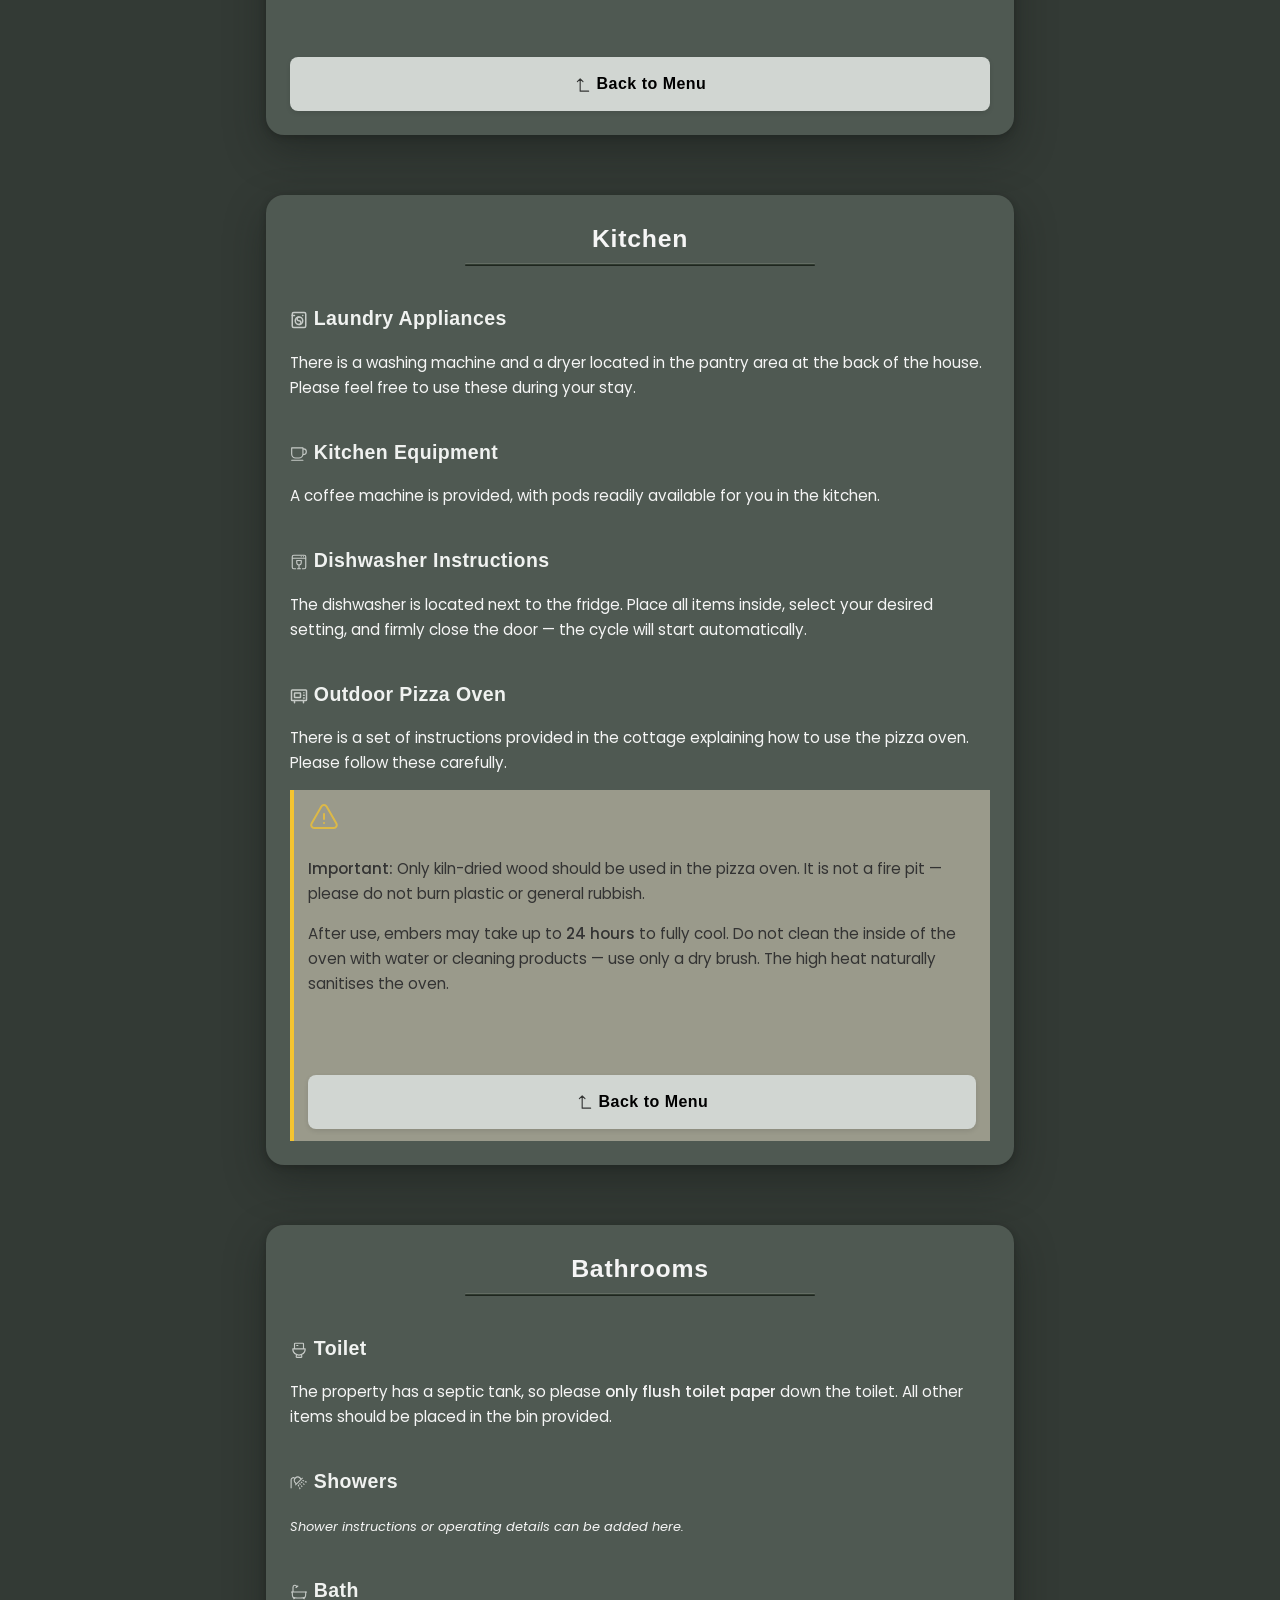
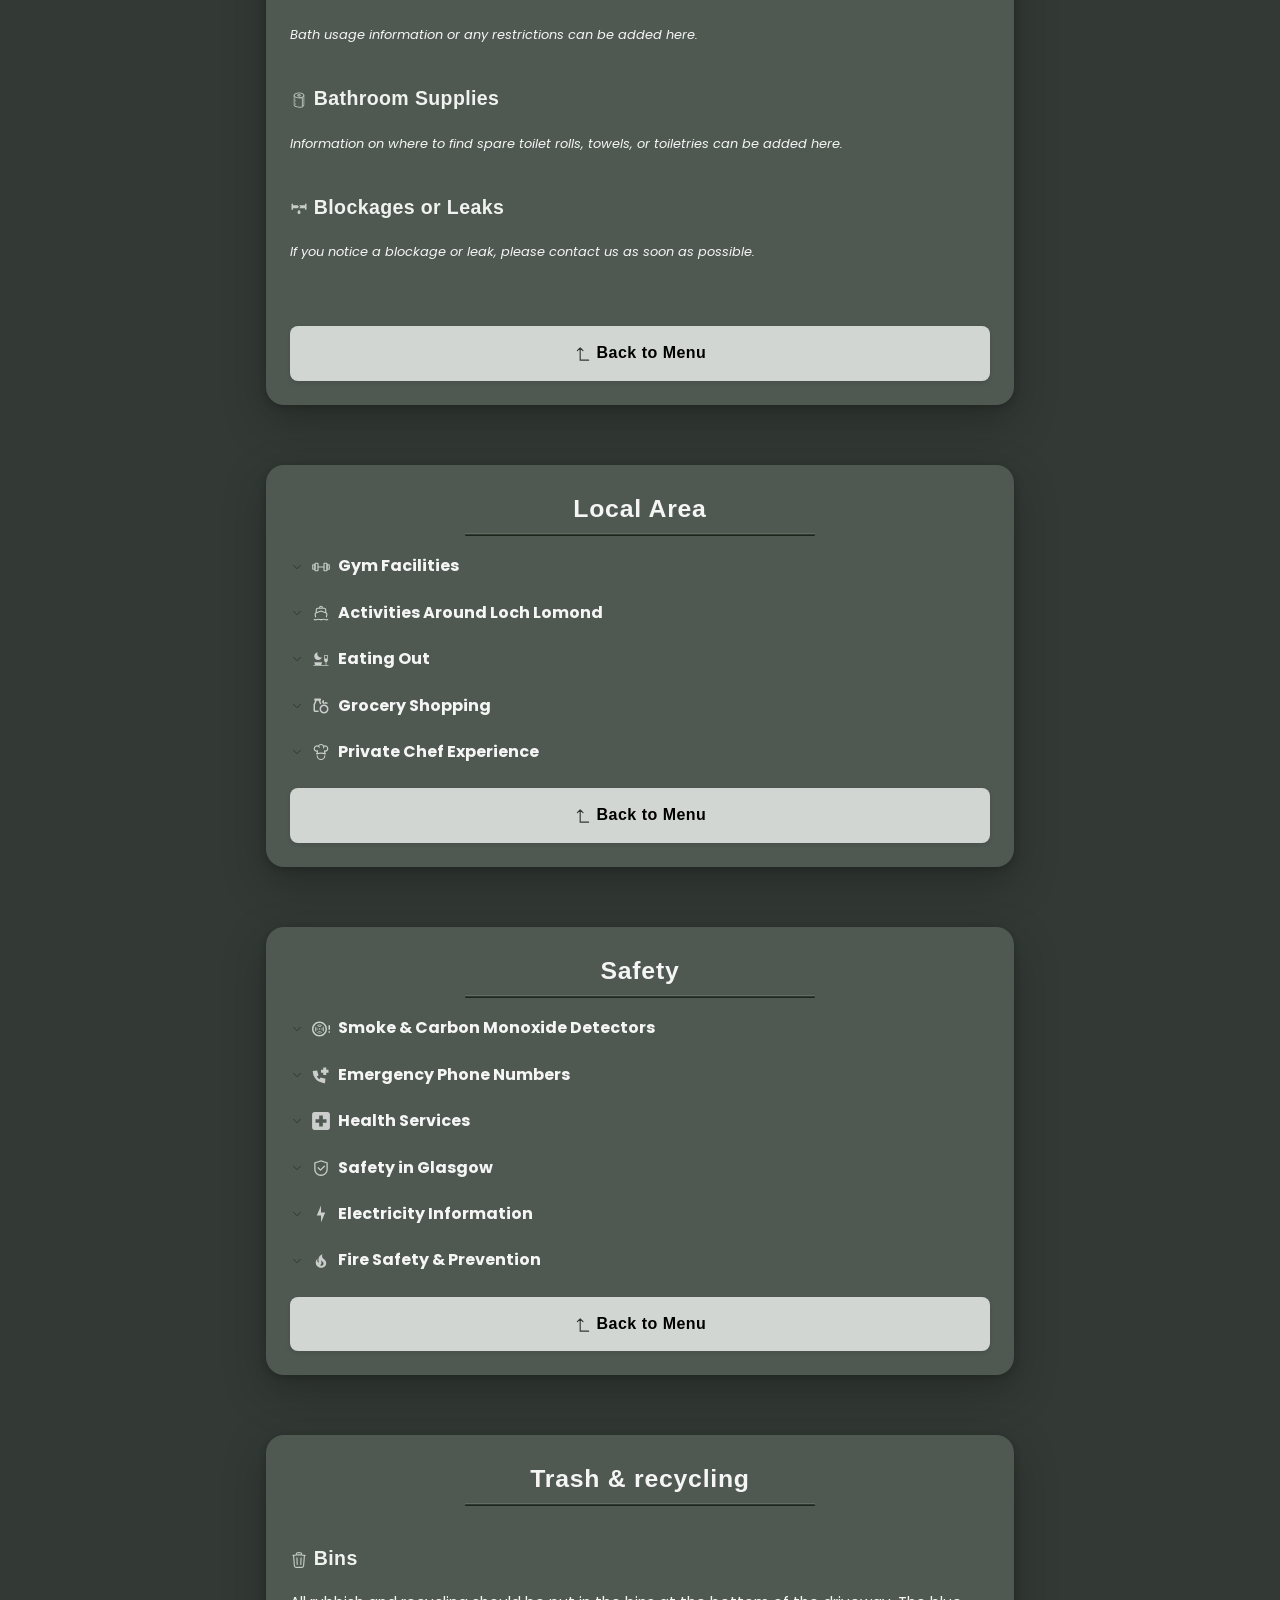
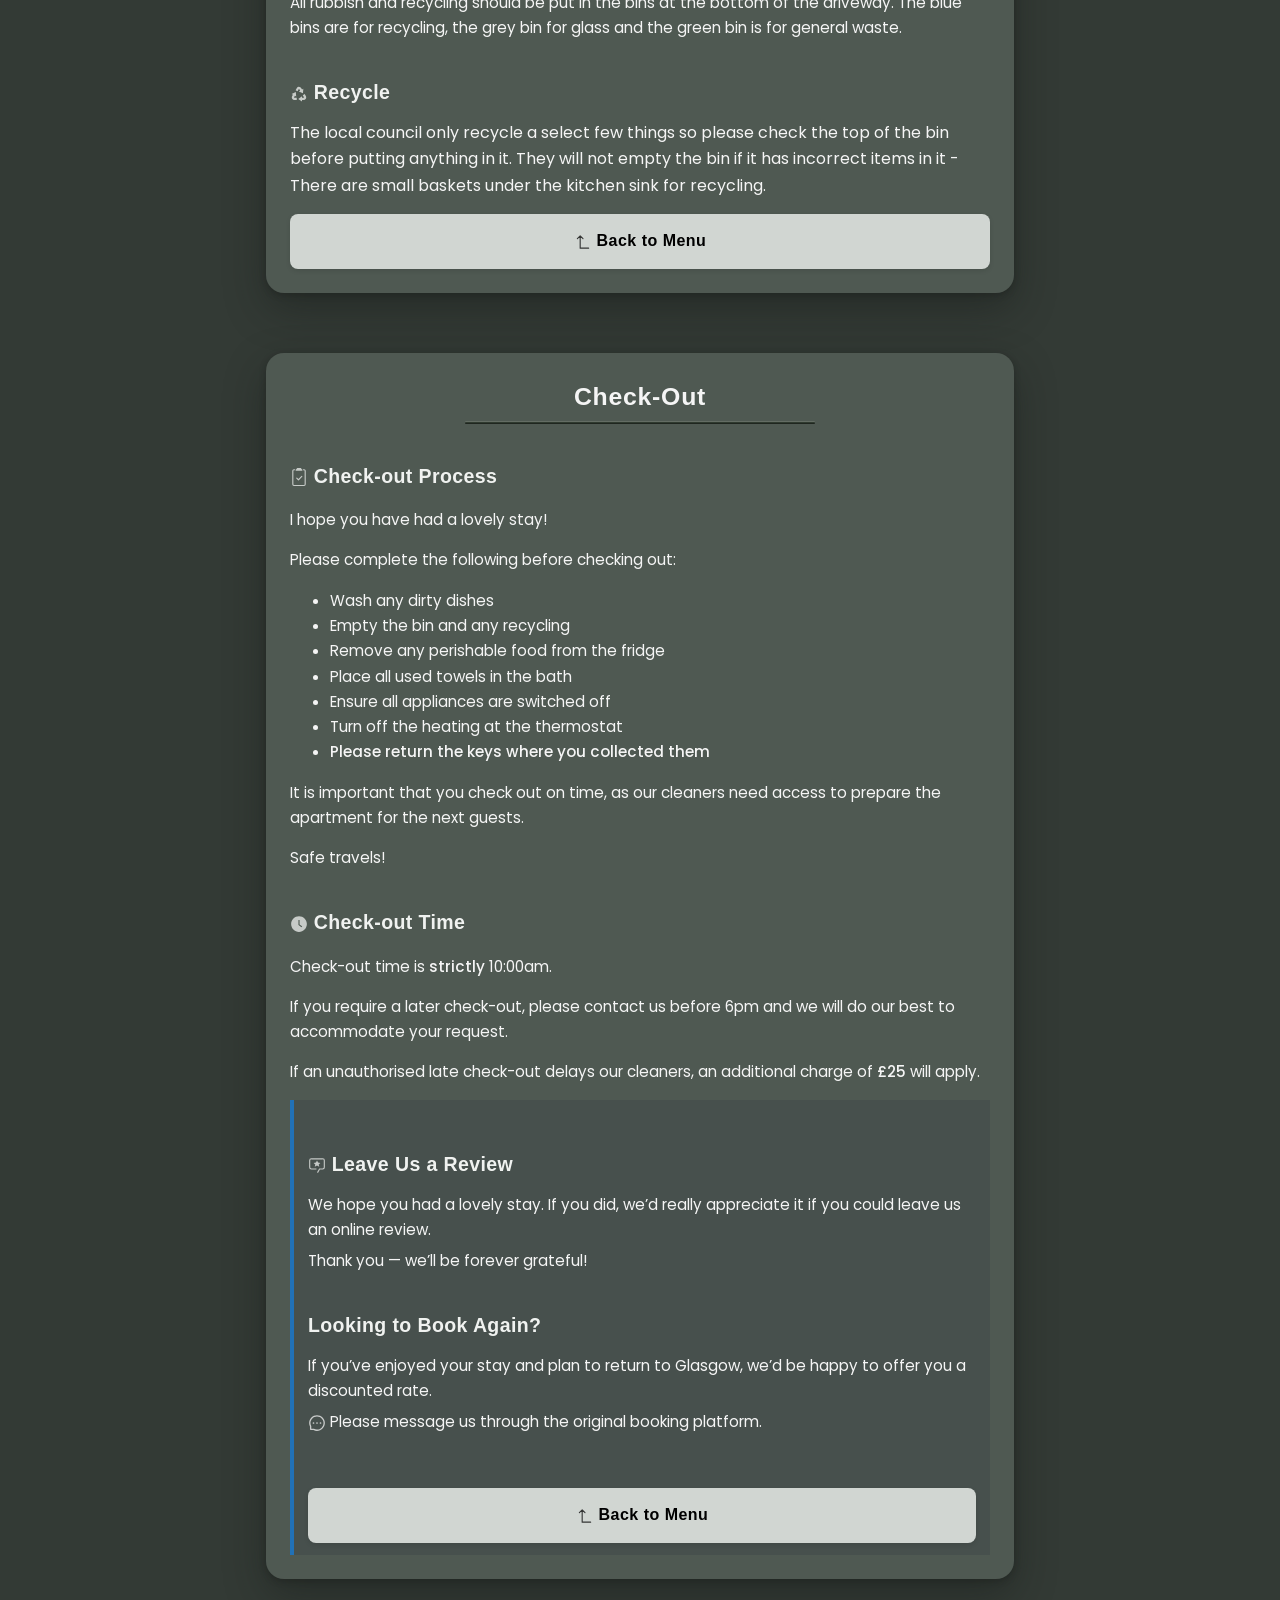
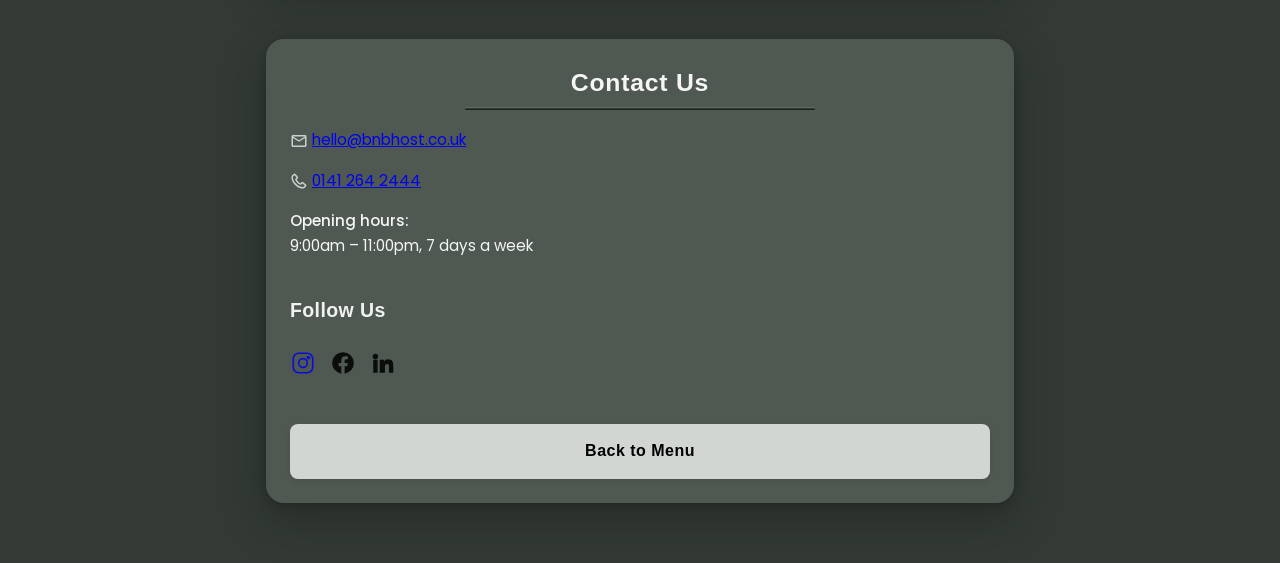
==== commit db12b98d: "Update index.html" ====
--- a/index.html
+++ b/index.html
@@ -284,10 +284,14 @@
 need more.</p>
 
 <div class="carousel">
-  <figure>
-    <img data-img="heating.logburner_photo" src="Images/uploads/logburner.jpg" alt="Log burner"> data-caption="In here will be information about the image" onclick="openLightbox(this)">
-    <figcaption>Log burner in the living area</figcaption>
-  </figure>
+ <figure>
+  <img data-img="heating.logburner_photo"
+       src="Images/uploads/logburner.jpg"
+       alt="Log burner"
+       data-caption="In here will be information about the image"
+       onclick="openLightbox(this)">
+  <figcaption>Log burner in the living area</figcaption>
+</figure>
 
   <figure>
     <img src="Images/LOGS1.png" alt="Logs" data-caption="In here will be information about the image" onclick="openLightbox(this)">
